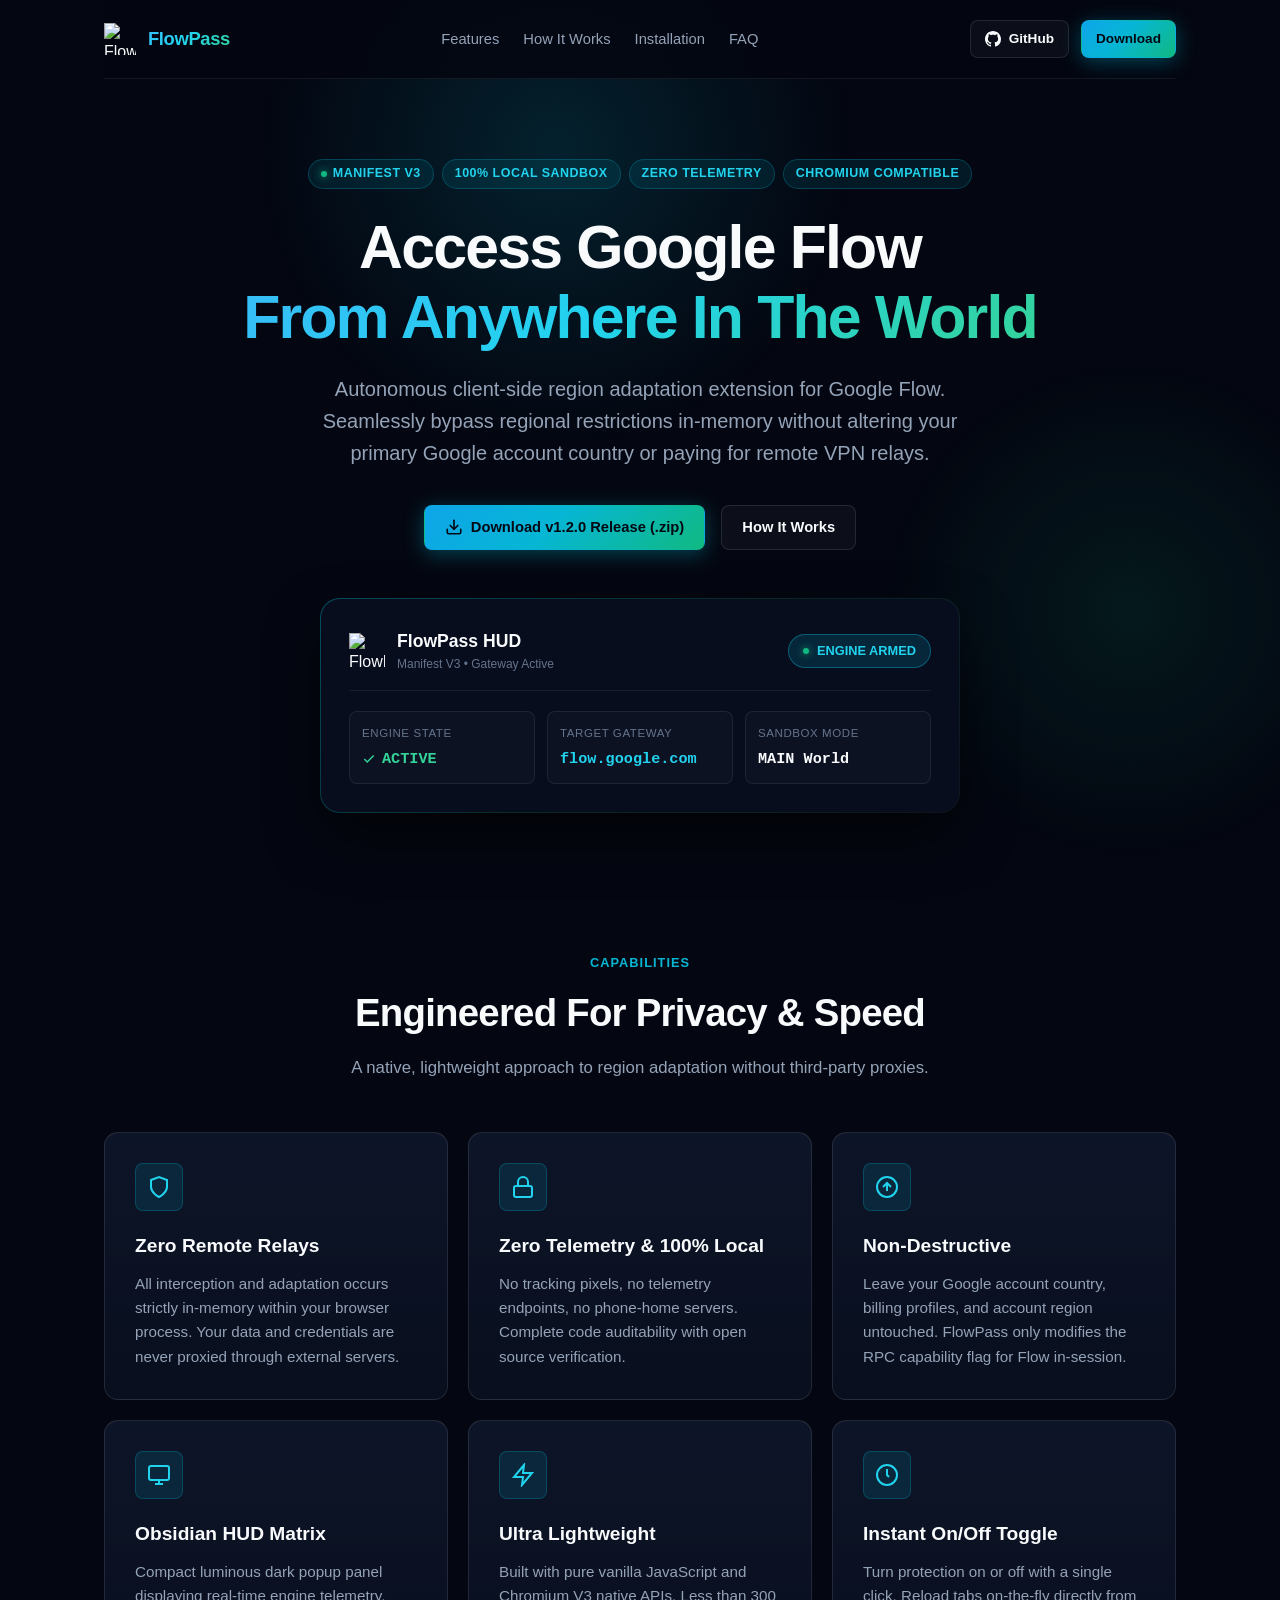
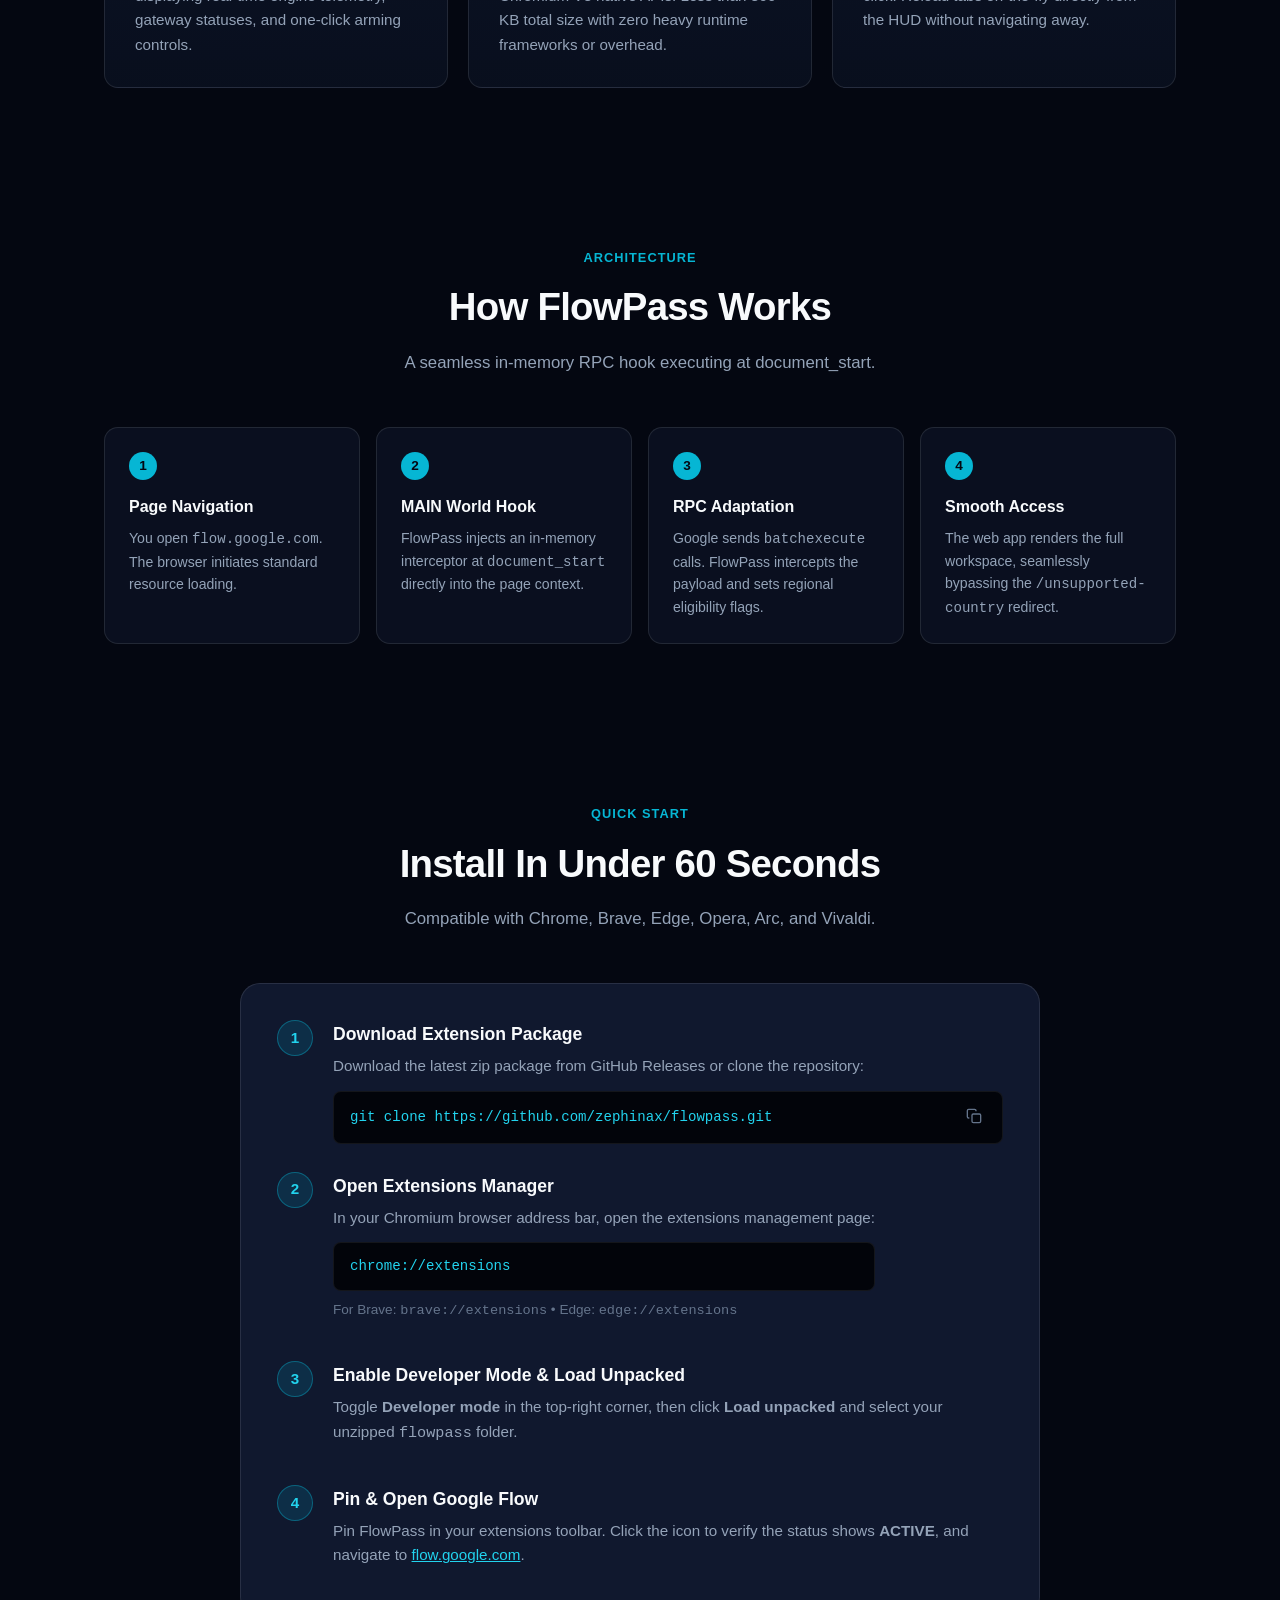
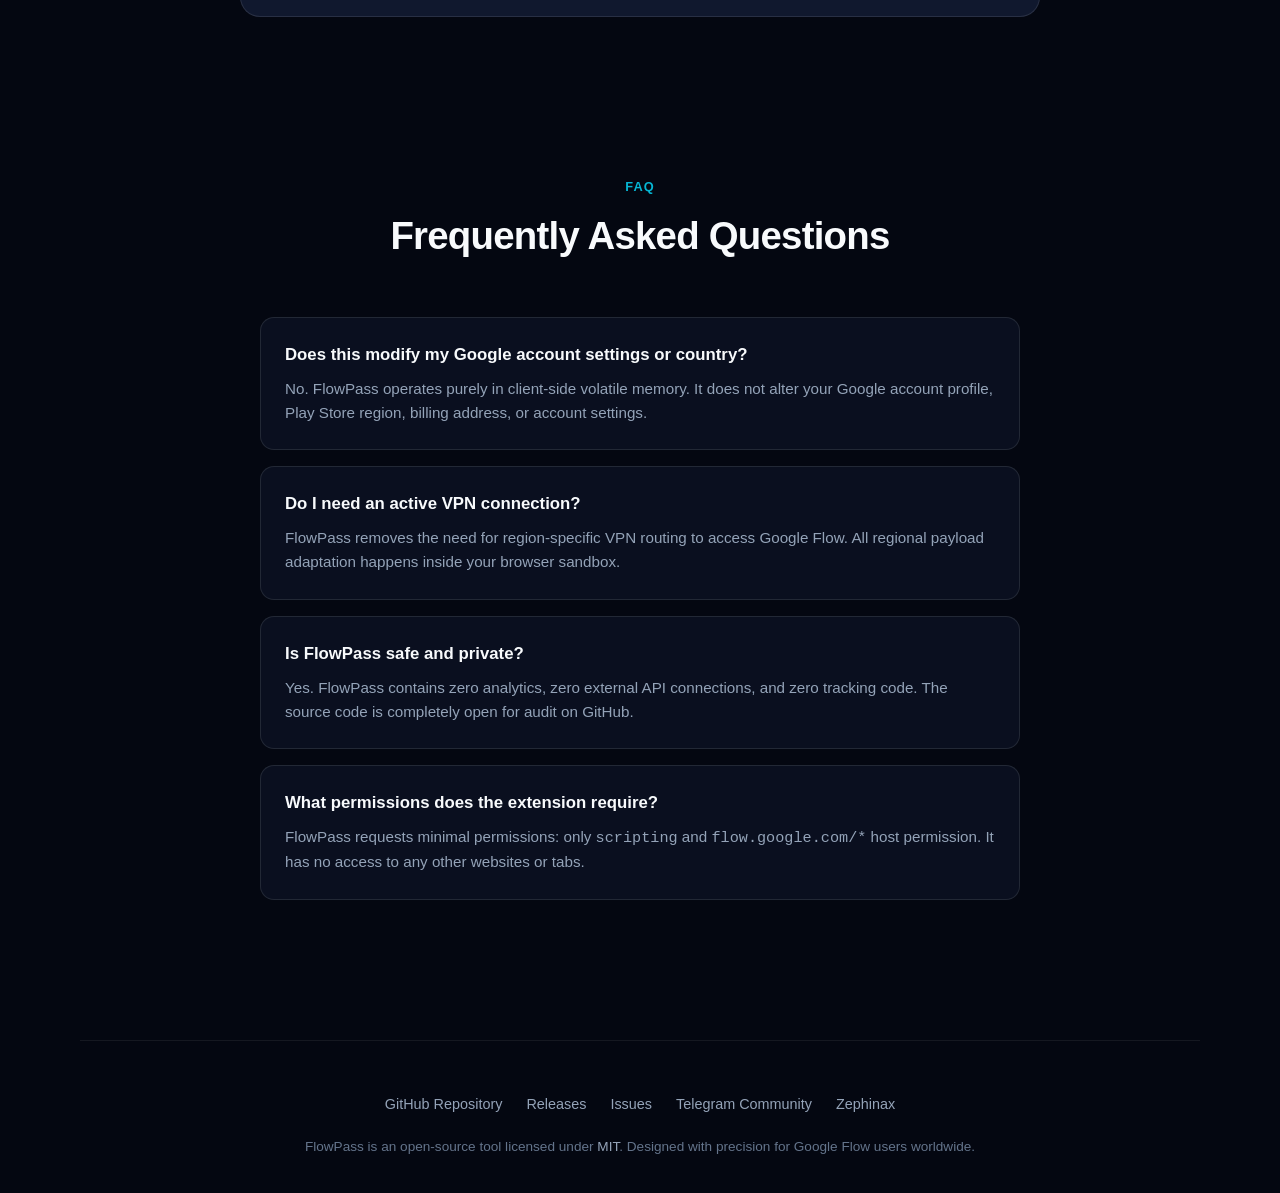
==== index.html @ 314a38a1 "feat(v1.2.0): support window.fetch interception, enhance resilience, bump to 1.2.0" ====
<!doctype html>
<html lang="en" dir="ltr">
<head>
  <meta charset="utf-8" />
  <meta name="viewport" content="width=device-width, initial-scale=1" />
  <meta name="color-scheme" content="dark" />
  <title>FlowPass — Autonomous Region Adaptation for Google Flow</title>
  <meta name="description" content="Seamlessly access Google Flow from anywhere without changing your account country, paying for VPNs, or proxying your traffic." />

  <!-- OpenGraph / Social -->
  <meta property="og:type" content="website" />
  <meta property="og:title" content="FlowPass — Autonomous Region Adaptation for Google Flow" />
  <meta property="og:description" content="Seamlessly access Google Flow from anywhere without changing your account region or using remote proxies." />
  <meta property="og:image" content="assets/icon.png" />
  <link rel="icon" type="image/png" sizes="32x32" href="assets/icon-32.png" />
  <link rel="icon" type="image/png" sizes="16x16" href="assets/icon-16.png" />

  <style>
    :root {
      --bg-page: #040711;
      --bg-surface: rgba(13, 19, 36, 0.75);
      --bg-surface-elevated: rgba(19, 28, 52, 0.85);
      --bg-surface-subtle: rgba(255, 255, 255, 0.035);
      --border-subtle: rgba(255, 255, 255, 0.07);
      --border-card: rgba(255, 255, 255, 0.1);
      --border-glow: rgba(6, 182, 212, 0.4);

      --text-main: #f8fafc;
      --text-muted: #94a3b8;
      --text-dim: #64748b;

      --cyan: #06b6d4;
      --cyan-bright: #22d3ee;
      --mint: #10b981;
      --mint-bright: #34d399;
      --indigo: #6366f1;

      --gradient-brand: linear-gradient(135deg, #0ea5e9 0%, #06b6d4 45%, #10b981 100%);
      --gradient-text: linear-gradient(135deg, #38bdf8 0%, #22d3ee 45%, #34d399 100%);
      --gradient-card: linear-gradient(180deg, rgba(20, 31, 56, 0.6) 0%, rgba(10, 16, 32, 0.85) 100%);

      --font-sans: -apple-system, BlinkMacSystemFont, "Segoe UI", Roboto, "Helvetica Neue", Arial, sans-serif;
      --font-mono: ui-monospace, SFMono-Regular, Menlo, Monaco, Consolas, "Liberation Mono", monospace;
      --radius-sm: 8px;
      --radius-md: 14px;
      --radius-lg: 20px;
      --radius-full: 9999px;
      --ease: cubic-bezier(0.16, 1, 0.3, 1);
    }

    *, *::before, *::after {
      box-sizing: border-box;
      margin: 0;
      padding: 0;
    }

    html {
      scroll-behavior: smooth;
      color-scheme: dark;
    }

    body {
      font-family: var(--font-sans);
      background-color: var(--bg-page);
      color: var(--text-main);
      line-height: 1.6;
      -webkit-font-smoothing: antialiased;
      overflow-x: hidden;
      position: relative;
    }

    /* Ambient background glows */
    body::before {
      content: "";
      position: fixed;
      top: -150px;
      left: 20%;
      width: 600px;
      height: 600px;
      background: radial-gradient(circle, rgba(6, 182, 212, 0.15) 0%, transparent 70%);
      pointer-events: none;
      z-index: 0;
    }

    body::after {
      content: "";
      position: fixed;
      top: 40%;
      right: -100px;
      width: 500px;
      height: 500px;
      background: radial-gradient(circle, rgba(16, 185, 129, 0.1) 0%, transparent 70%);
      pointer-events: none;
      z-index: 0;
    }

    .wrapper {
      position: relative;
      z-index: 1;
      max-width: 1120px;
      margin: 0 auto;
      padding: 0 24px;
    }

    /* Navigation */
    .nav {
      display: flex;
      align-items: center;
      justify-content: space-between;
      padding: 20px 0;
      border-bottom: 1px solid var(--border-subtle);
      backdrop-filter: blur(12px);
      -webkit-backdrop-filter: blur(12px);
      position: sticky;
      top: 0;
      background: rgba(4, 7, 17, 0.85);
      z-index: 50;
    }

    .nav-brand {
      display: flex;
      align-items: center;
      gap: 12px;
      text-decoration: none;
      color: inherit;
    }

    .nav-logo {
      width: 32px;
      height: 32px;
      object-fit: contain;
    }

    .nav-brand-text {
      font-size: 1.15rem;
      font-weight: 700;
      letter-spacing: -0.02em;
      background: var(--gradient-text);
      -webkit-background-clip: text;
      -webkit-text-fill-color: transparent;
    }

    .nav-links {
      display: flex;
      align-items: center;
      gap: 24px;
      list-style: none;
    }

    .nav-link {
      color: var(--text-muted);
      text-decoration: none;
      font-size: 0.92rem;
      font-weight: 500;
      transition: color 0.2s var(--ease);
    }

    .nav-link:hover {
      color: var(--text-main);
    }

    .btn {
      display: inline-flex;
      align-items: center;
      justify-content: center;
      gap: 8px;
      padding: 10px 20px;
      font-size: 0.92rem;
      font-weight: 600;
      border-radius: var(--radius-sm);
      text-decoration: none;
      cursor: pointer;
      transition: all 0.25s var(--ease);
      border: 1px solid transparent;
    }

    .btn-primary {
      background: var(--gradient-brand);
      color: #040813;
      box-shadow: 0 4px 20px rgba(6, 182, 212, 0.35);
    }

    .btn-primary:hover {
      transform: translateY(-2px);
      box-shadow: 0 6px 28px rgba(6, 182, 212, 0.55);
    }

    .btn-secondary {
      background: var(--bg-surface-subtle);
      color: var(--text-main);
      border-color: var(--border-card);
    }

    .btn-secondary:hover {
      background: rgba(255, 255, 255, 0.08);
      border-color: rgba(255, 255, 255, 0.2);
      transform: translateY(-2px);
    }

    .btn-sm {
      padding: 7px 14px;
      font-size: 0.85rem;
    }

    /* Hero Section */
    .hero {
      padding: 80px 0 60px;
      text-align: center;
    }

    .badge-row {
      display: flex;
      justify-content: center;
      flex-wrap: wrap;
      gap: 8px;
      margin-bottom: 24px;
    }

    .badge {
      display: inline-flex;
      align-items: center;
      gap: 6px;
      padding: 4px 12px;
      font-size: 0.78rem;
      font-weight: 600;
      letter-spacing: 0.04em;
      text-transform: uppercase;
      border-radius: var(--radius-full);
      background: rgba(6, 182, 212, 0.1);
      border: 1px solid rgba(6, 182, 212, 0.25);
      color: var(--cyan-bright);
    }

    .badge-dot {
      width: 6px;
      height: 6px;
      border-radius: 50%;
      background: var(--mint);
      box-shadow: 0 0 8px var(--mint);
      animation: pulse 2s infinite ease-in-out;
    }

    @keyframes pulse {
      0%, 100% { opacity: 0.6; transform: scale(1); }
      50% { opacity: 1; transform: scale(1.3); }
    }

    .hero-title {
      font-size: clamp(2.4rem, 5vw, 3.8rem);
      font-weight: 800;
      line-height: 1.15;
      letter-spacing: -0.03em;
      margin-bottom: 20px;
      max-width: 820px;
      margin-left: auto;
      margin-right: auto;
    }

    .hero-title-highlight {
      background: var(--gradient-text);
      -webkit-background-clip: text;
      -webkit-text-fill-color: transparent;
    }

    .hero-description {
      font-size: clamp(1.05rem, 2vw, 1.25rem);
      color: var(--text-muted);
      max-width: 680px;
      margin: 0 auto 36px;
      font-weight: 400;
    }

    .hero-actions {
      display: flex;
      align-items: center;
      justify-content: center;
      gap: 16px;
      flex-wrap: wrap;
      margin-bottom: 48px;
    }

    /* Live HUD Mockup Card */
    .hud-preview-wrapper {
      max-width: 640px;
      margin: 0 auto;
      padding: 1px;
      background: linear-gradient(135deg, rgba(6, 182, 212, 0.4), rgba(16, 185, 129, 0.2), rgba(255, 255, 255, 0.05));
      border-radius: var(--radius-lg);
      box-shadow: 0 24px 60px -10px rgba(0, 0, 0, 0.7);
    }

    .hud-preview {
      background: #080d1e;
      border-radius: calc(var(--radius-lg) - 1px);
      padding: 28px;
      text-align: left;
    }

    .hud-header {
      display: flex;
      align-items: center;
      justify-content: space-between;
      margin-bottom: 20px;
      padding-bottom: 16px;
      border-bottom: 1px solid var(--border-subtle);
    }

    .hud-title-group {
      display: flex;
      align-items: center;
      gap: 12px;
    }

    .hud-logo {
      width: 36px;
      height: 36px;
    }

    .hud-name {
      font-weight: 700;
      font-size: 1.1rem;
    }

    .hud-tag {
      font-size: 0.72rem;
      padding: 2px 8px;
      border-radius: 4px;
      background: rgba(16, 185, 129, 0.15);
      border: 1px solid rgba(16, 185, 129, 0.35);
      color: var(--mint-bright);
      font-weight: 700;
      letter-spacing: 0.05em;
    }

    .hud-toggle-pill {
      display: flex;
      align-items: center;
      gap: 8px;
      padding: 6px 14px;
      border-radius: var(--radius-full);
      background: rgba(6, 182, 212, 0.15);
      border: 1px solid rgba(6, 182, 212, 0.4);
      color: var(--cyan-bright);
      font-size: 0.8rem;
      font-weight: 600;
    }

    .hud-grid {
      display: grid;
      grid-template-columns: repeat(3, 1fr);
      gap: 12px;
    }

    .hud-cell {
      background: rgba(255, 255, 255, 0.025);
      border: 1px solid var(--border-subtle);
      border-radius: var(--radius-sm);
      padding: 12px;
    }

    .hud-cell-label {
      font-size: 0.72rem;
      color: var(--text-dim);
      text-transform: uppercase;
      letter-spacing: 0.05em;
      margin-bottom: 4px;
    }

    .hud-cell-val {
      font-size: 0.95rem;
      font-weight: 600;
      color: var(--text-main);
      font-family: var(--font-mono);
      display: flex;
      align-items: center;
      gap: 6px;
    }

    /* Section Styles */
    .section {
      padding: 80px 0;
    }

    .section-header {
      text-align: center;
      max-width: 640px;
      margin: 0 auto 50px;
    }

    .section-tag {
      font-size: 0.8rem;
      font-weight: 700;
      text-transform: uppercase;
      letter-spacing: 0.08em;
      color: var(--cyan);
      margin-bottom: 8px;
    }

    .section-title {
      font-size: clamp(1.8rem, 3.5vw, 2.4rem);
      font-weight: 800;
      letter-spacing: -0.02em;
      margin-bottom: 12px;
    }

    .section-subtitle {
      color: var(--text-muted);
      font-size: 1.05rem;
    }

    /* Feature Cards */
    .features-grid {
      display: grid;
      grid-template-columns: repeat(auto-fit, minmax(320px, 1fr));
      gap: 20px;
    }

    .feature-card {
      background: var(--gradient-card);
      border: 1px solid var(--border-card);
      border-radius: var(--radius-md);
      padding: 30px;
      position: relative;
      transition: all 0.3s var(--ease);
      overflow: hidden;
    }

    .feature-card:hover {
      transform: translateY(-4px);
      border-color: var(--border-glow);
      box-shadow: 0 16px 36px -8px rgba(6, 182, 212, 0.2);
    }

    .feature-icon-box {
      width: 48px;
      height: 48px;
      border-radius: var(--radius-sm);
      background: rgba(6, 182, 212, 0.12);
      border: 1px solid rgba(6, 182, 212, 0.25);
      display: flex;
      align-items: center;
      justify-content: center;
      margin-bottom: 20px;
      color: var(--cyan-bright);
    }

    .feature-title {
      font-size: 1.2rem;
      font-weight: 700;
      margin-bottom: 10px;
      color: var(--text-main);
    }

    .feature-desc {
      color: var(--text-muted);
      font-size: 0.95rem;
      line-height: 1.6;
    }

    /* Architecture / Flowchart */
    .flow-pipeline {
      display: grid;
      grid-template-columns: repeat(auto-fit, minmax(220px, 1fr));
      gap: 16px;
      margin-top: 30px;
      position: relative;
    }

    .flow-step {
      background: var(--bg-surface);
      border: 1px solid var(--border-card);
      border-radius: var(--radius-md);
      padding: 24px;
      position: relative;
    }

    .flow-step-num {
      width: 28px;
      height: 28px;
      border-radius: var(--radius-full);
      background: var(--cyan);
      color: #040813;
      font-weight: 700;
      font-size: 0.85rem;
      display: flex;
      align-items: center;
      justify-content: center;
      margin-bottom: 14px;
    }

    .flow-step-title {
      font-weight: 700;
      margin-bottom: 8px;
      font-size: 1rem;
    }

    .flow-step-text {
      font-size: 0.88rem;
      color: var(--text-muted);
    }

    /* Installation Steps */
    .install-box {
      background: var(--bg-surface-elevated);
      border: 1px solid var(--border-card);
      border-radius: var(--radius-lg);
      padding: 36px;
      max-width: 800px;
      margin: 0 auto;
    }

    .install-step {
      display: flex;
      gap: 20px;
      margin-bottom: 28px;
    }

    .install-step:last-child {
      margin-bottom: 0;
    }

    .step-marker {
      flex-shrink: 0;
      width: 36px;
      height: 36px;
      border-radius: var(--radius-full);
      background: rgba(6, 182, 212, 0.15);
      border: 1px solid rgba(6, 182, 212, 0.4);
      color: var(--cyan-bright);
      display: flex;
      align-items: center;
      justify-content: center;
      font-weight: 700;
      font-size: 0.95rem;
    }

    .step-content h3 {
      font-size: 1.1rem;
      font-weight: 700;
      margin-bottom: 6px;
    }

    .step-content p {
      color: var(--text-muted);
      font-size: 0.95rem;
      margin-bottom: 12px;
    }

    .code-block {
      background: #02040a;
      border: 1px solid var(--border-subtle);
      border-radius: var(--radius-sm);
      padding: 12px 16px;
      font-family: var(--font-mono);
      font-size: 0.88rem;
      color: var(--cyan-bright);
      display: flex;
      align-items: center;
      justify-content: space-between;
      overflow-x: auto;
    }

    .copy-btn {
      background: none;
      border: none;
      color: var(--text-dim);
      cursor: pointer;
      padding: 4px;
      transition: color 0.2s;
    }

    .copy-btn:hover {
      color: var(--text-main);
    }

    /* FAQ */
    .faq-grid {
      max-width: 760px;
      margin: 0 auto;
      display: flex;
      flex-direction: column;
      gap: 16px;
    }

    .faq-item {
      background: var(--bg-surface);
      border: 1px solid var(--border-card);
      border-radius: var(--radius-md);
      padding: 24px;
    }

    .faq-q {
      font-weight: 700;
      font-size: 1.05rem;
      margin-bottom: 8px;
      color: var(--text-main);
    }

    .faq-a {
      color: var(--text-muted);
      font-size: 0.95rem;
      line-height: 1.6;
    }

    /* Footer */
    .footer {
      border-top: 1px solid var(--border-subtle);
      padding: 50px 0 40px;
      text-align: center;
      margin-top: 60px;
    }

    .footer-links {
      display: flex;
      justify-content: center;
      gap: 24px;
      list-style: none;
      margin-bottom: 20px;
      flex-wrap: wrap;
    }

    .footer-link {
      color: var(--text-muted);
      text-decoration: none;
      font-size: 0.9rem;
      transition: color 0.2s;
    }

    .footer-link:hover {
      color: var(--cyan-bright);
    }

    .footer-credit {
      color: var(--text-dim);
      font-size: 0.85rem;
    }

    .footer-credit a {
      color: var(--text-muted);
      text-decoration: none;
    }

    .footer-credit a:hover {
      color: var(--text-main);
    }

    @media (max-width: 768px) {
      .nav-links {
        display: none;
      }
      .hud-grid {
        grid-template-columns: 1fr;
      }
      .install-step {
        flex-direction: column;
        gap: 12px;
      }
    }
  </style>
</head>
<body>

  <!-- Navigation -->
  <header class="wrapper">
    <nav class="nav">
      <a href="#" class="nav-brand">
        <img src="assets/icon.png" alt="FlowPass Logo" class="nav-logo" />
        <span class="nav-brand-text">FlowPass</span>
      </a>
      <ul class="nav-links">
        <li><a href="#features" class="nav-link">Features</a></li>
        <li><a href="#how-it-works" class="nav-link">How It Works</a></li>
        <li><a href="#installation" class="nav-link">Installation</a></li>
        <li><a href="#faq" class="nav-link">FAQ</a></li>
      </ul>
      <div style="display: flex; gap: 12px; align-items: center;">
        <a href="https://github.com/zephinax/flowpass" target="_blank" rel="noopener" class="btn btn-secondary btn-sm">
          <svg width="16" height="16" viewBox="0 0 24 24" fill="currentColor"><path d="M12 0C5.37 0 0 5.37 0 12c0 5.31 3.435 9.795 8.205 11.385.6.105.825-.255.825-.57 0-.285-.015-1.23-.015-2.235-3.015.555-3.795-.735-4.035-1.41-.135-.345-.72-1.41-1.23-1.695-.42-.225-1.02-.78-.015-.795.945-.015 1.62.87 1.845 1.23 1.08 1.815 2.805 1.305 3.495.99.105-.78.42-1.305.765-1.605-2.67-.3-5.46-1.335-5.46-5.925 0-1.305.465-2.385 1.23-3.225-.12-.3-.54-1.53.12-3.18 0 0 1.005-.315 3.3 1.23.96-.27 1.98-.405 3-.405s2.04.135 3 .405c2.295-1.56 3.3-1.23 3.3-1.23.66 1.65.24 2.88.12 3.18.765.84 1.23 1.905 1.23 3.225 0 4.605-2.805 5.625-5.475 5.925.435.375.81 1.095.81 2.22 0 1.605-.015 2.895-.015 3.3 0 .315.225.69.825.57A12.02 12.02 0 0024 12c0-6.63-5.37-12-12-12z"/></svg>
          GitHub
        </a>
        <a href="https://github.com/zephinax/flowpass/releases/latest" class="btn btn-primary btn-sm">
          Download
        </a>
      </div>
    </nav>
  </header>

  <!-- Main Content -->
  <main class="wrapper">
    <!-- Hero -->
    <section class="hero">
      <div class="badge-row">
        <div class="badge">
          <span class="badge-dot"></span>
          Manifest V3
        </div>
        <div class="badge">100% Local Sandbox</div>
        <div class="badge">Zero Telemetry</div>
        <div class="badge">Chromium Compatible</div>
      </div>

      <h1 class="hero-title">
        Access Google Flow <br />
        <span class="hero-title-highlight">From Anywhere In The World</span>
      </h1>

      <p class="hero-description">
        Autonomous client-side region adaptation extension for Google Flow. Seamlessly bypass regional restrictions in-memory without altering your primary Google account country or paying for remote VPN relays.
      </p>

      <div class="hero-actions">
        <a href="https://github.com/zephinax/flowpass/releases/latest" class="btn btn-primary">
          <svg width="18" height="18" viewBox="0 0 24 24" fill="none" stroke="currentColor" stroke-width="2.2" stroke-linecap="round" stroke-linejoin="round"><path d="M21 15v4a2 2 0 0 1-2 2H5a2 2 0 0 1-2-2v-4"/><polyline points="7 10 12 15 17 10"/><line x1="12" y1="15" x2="12" y2="3"/></svg>
          Download v1.2.0 Release (.zip)
        </a>
        <a href="#how-it-works" class="btn btn-secondary">
          How It Works
        </a>
      </div>

      <!-- Live Extension HUD Card Preview -->
      <div class="hud-preview-wrapper">
        <div class="hud-preview">
          <div class="hud-header">
            <div class="hud-title-group">
              <img src="assets/icon.png" alt="FlowPass Logo" class="hud-logo" />
              <div>
                <div class="hud-name">FlowPass HUD</div>
                <div style="font-size: 0.75rem; color: var(--text-dim);">Manifest V3 • Gateway Active</div>
              </div>
            </div>
            <div class="hud-toggle-pill">
              <span class="badge-dot"></span>
              ENGINE ARMED
            </div>
          </div>

          <div class="hud-grid">
            <div class="hud-cell">
              <div class="hud-cell-label">Engine State</div>
              <div class="hud-cell-val" style="color: var(--mint-bright);">
                <svg width="14" height="14" viewBox="0 0 24 24" fill="none" stroke="currentColor" stroke-width="2.5"><path d="M20 6L9 17l-5-5"/></svg>
                ACTIVE
              </div>
            </div>
            <div class="hud-cell">
              <div class="hud-cell-label">Target Gateway</div>
              <div class="hud-cell-val" style="color: var(--cyan-bright);">flow.google.com</div>
            </div>
            <div class="hud-cell">
              <div class="hud-cell-label">Sandbox Mode</div>
              <div class="hud-cell-val">MAIN World</div>
            </div>
          </div>
        </div>
      </div>
    </section>

    <!-- Features -->
    <section id="features" class="section">
      <div class="section-header">
        <div class="section-tag">Capabilities</div>
        <h2 class="section-title">Engineered For Privacy & Speed</h2>
        <p class="section-subtitle">A native, lightweight approach to region adaptation without third-party proxies.</p>
      </div>

      <div class="features-grid">
        <div class="feature-card">
          <div class="feature-icon-box">
            <svg width="24" height="24" viewBox="0 0 24 24" fill="none" stroke="currentColor" stroke-width="2"><path d="M12 22s8-4 8-10V5l-8-3-8 3v7c0 6 8 10 8 10z"/></svg>
          </div>
          <h3 class="feature-title">Zero Remote Relays</h3>
          <p class="feature-desc">All interception and adaptation occurs strictly in-memory within your browser process. Your data and credentials are never proxied through external servers.</p>
        </div>

        <div class="feature-card">
          <div class="feature-icon-box">
            <svg width="24" height="24" viewBox="0 0 24 24" fill="none" stroke="currentColor" stroke-width="2"><rect x="3" y="11" width="18" height="11" rx="2" ry="2"/><path d="M7 11V7a5 5 0 0 1 10 0v4"/></svg>
          </div>
          <h3 class="feature-title">Zero Telemetry & 100% Local</h3>
          <p class="feature-desc">No tracking pixels, no telemetry endpoints, no phone-home servers. Complete code auditability with open source verification.</p>
        </div>

        <div class="feature-card">
          <div class="feature-icon-box">
            <svg width="24" height="24" viewBox="0 0 24 24" fill="none" stroke="currentColor" stroke-width="2"><circle cx="12" cy="12" r="10"/><path d="M16 12l-4-4-4 4M12 16V8"/></svg>
          </div>
          <h3 class="feature-title">Non-Destructive</h3>
          <p class="feature-desc">Leave your Google account country, billing profiles, and account region untouched. FlowPass only modifies the RPC capability flag for Flow in-session.</p>
        </div>

        <div class="feature-card">
          <div class="feature-icon-box">
            <svg width="24" height="24" viewBox="0 0 24 24" fill="none" stroke="currentColor" stroke-width="2"><rect x="2" y="3" width="20" height="14" rx="2" ry="2"/><line x1="8" y1="21" x2="16" y2="21"/><line x1="12" y1="17" x2="12" y2="21"/></svg>
          </div>
          <h3 class="feature-title">Obsidian HUD Matrix</h3>
          <p class="feature-desc">Compact luminous dark popup panel displaying real-time engine telemetry, gateway statuses, and one-click arming controls.</p>
        </div>

        <div class="feature-card">
          <div class="feature-icon-box">
            <svg width="24" height="24" viewBox="0 0 24 24" fill="none" stroke="currentColor" stroke-width="2"><polygon points="13 2 3 14 12 14 11 22 21 10 12 10 13 2"/></svg>
          </div>
          <h3 class="feature-title">Ultra Lightweight</h3>
          <p class="feature-desc">Built with pure vanilla JavaScript and Chromium V3 native APIs. Less than 300 KB total size with zero heavy runtime frameworks or overhead.</p>
        </div>

        <div class="feature-card">
          <div class="feature-icon-box">
            <svg width="24" height="24" viewBox="0 0 24 24" fill="none" stroke="currentColor" stroke-width="2"><circle cx="12" cy="12" r="10"/><polyline points="12 6 12 12 14 14"/></svg>
          </div>
          <h3 class="feature-title">Instant On/Off Toggle</h3>
          <p class="feature-desc">Turn protection on or off with a single click. Reload tabs on-the-fly directly from the HUD without navigating away.</p>
        </div>
      </div>
    </section>

    <!-- How It Works -->
    <section id="how-it-works" class="section">
      <div class="section-header">
        <div class="section-tag">Architecture</div>
        <h2 class="section-title">How FlowPass Works</h2>
        <p class="section-subtitle">A seamless in-memory RPC hook executing at document_start.</p>
      </div>

      <div class="flow-pipeline">
        <div class="flow-step">
          <div class="flow-step-num">1</div>
          <h3 class="flow-step-title">Page Navigation</h3>
          <p class="flow-step-text">You open <code>flow.google.com</code>. The browser initiates standard resource loading.</p>
        </div>

        <div class="flow-step">
          <div class="flow-step-num">2</div>
          <h3 class="flow-step-title">MAIN World Hook</h3>
          <p class="flow-step-text">FlowPass injects an in-memory interceptor at <code>document_start</code> directly into the page context.</p>
        </div>

        <div class="flow-step">
          <div class="flow-step-num">3</div>
          <h3 class="flow-step-title">RPC Adaptation</h3>
          <p class="flow-step-text">Google sends <code>batchexecute</code> calls. FlowPass intercepts the payload and sets regional eligibility flags.</p>
        </div>

        <div class="flow-step">
          <div class="flow-step-num">4</div>
          <h3 class="flow-step-title">Smooth Access</h3>
          <p class="flow-step-text">The web app renders the full workspace, seamlessly bypassing the <code>/unsupported-country</code> redirect.</p>
        </div>
      </div>
    </section>

    <!-- Installation -->
    <section id="installation" class="section">
      <div class="section-header">
        <div class="section-tag">Quick Start</div>
        <h2 class="section-title">Install In Under 60 Seconds</h2>
        <p class="section-subtitle">Compatible with Chrome, Brave, Edge, Opera, Arc, and Vivaldi.</p>
      </div>

      <div class="install-box">
        <div class="install-step">
          <div class="step-marker">1</div>
          <div class="step-content" style="flex: 1;">
            <h3>Download Extension Package</h3>
            <p>Download the latest zip package from GitHub Releases or clone the repository:</p>
            <div class="code-block">
              <span>git clone https://github.com/zephinax/flowpass.git</span>
              <button class="copy-btn" title="Copy command" onclick="navigator.clipboard.writeText('git clone https://github.com/zephinax/flowpass.git')">
                <svg width="16" height="16" viewBox="0 0 24 24" fill="none" stroke="currentColor" stroke-width="2"><rect x="9" y="9" width="13" height="13" rx="2" ry="2"/><path d="M5 15H4a2 2 0 0 1-2-2V4a2 2 0 0 1 2-2h9a2 2 0 0 1 2 2v1"/></svg>
              </button>
            </div>
          </div>
        </div>

        <div class="install-step">
          <div class="step-marker">2</div>
          <div class="step-content">
            <h3>Open Extensions Manager</h3>
            <p>In your Chromium browser address bar, open the extensions management page:</p>
            <div class="code-block" style="margin-bottom: 8px;">
              <span>chrome://extensions</span>
            </div>
            <p style="font-size: 0.85rem; color: var(--text-dim);">For Brave: <code>brave://extensions</code> • Edge: <code>edge://extensions</code></p>
          </div>
        </div>

        <div class="install-step">
          <div class="step-marker">3</div>
          <div class="step-content">
            <h3>Enable Developer Mode & Load Unpacked</h3>
            <p>Toggle <strong>Developer mode</strong> in the top-right corner, then click <strong>Load unpacked</strong> and select your unzipped <code>flowpass</code> folder.</p>
          </div>
        </div>

        <div class="install-step">
          <div class="step-marker">4</div>
          <div class="step-content">
            <h3>Pin & Open Google Flow</h3>
            <p>Pin FlowPass in your extensions toolbar. Click the icon to verify the status shows <strong>ACTIVE</strong>, and navigate to <a href="https://flow.google.com" target="_blank" rel="noopener" style="color: var(--cyan-bright); text-decoration: underline;">flow.google.com</a>.</p>
          </div>
        </div>
      </div>
    </section>

    <!-- FAQ -->
    <section id="faq" class="section">
      <div class="section-header">
        <div class="section-tag">FAQ</div>
        <h2 class="section-title">Frequently Asked Questions</h2>
      </div>

      <div class="faq-grid">
        <div class="faq-item">
          <div class="faq-q">Does this modify my Google account settings or country?</div>
          <div class="faq-a">No. FlowPass operates purely in client-side volatile memory. It does not alter your Google account profile, Play Store region, billing address, or account settings.</div>
        </div>

        <div class="faq-item">
          <div class="faq-q">Do I need an active VPN connection?</div>
          <div class="faq-a">FlowPass removes the need for region-specific VPN routing to access Google Flow. All regional payload adaptation happens inside your browser sandbox.</div>
        </div>

        <div class="faq-item">
          <div class="faq-q">Is FlowPass safe and private?</div>
          <div class="faq-a">Yes. FlowPass contains zero analytics, zero external API connections, and zero tracking code. The source code is completely open for audit on GitHub.</div>
        </div>

        <div class="faq-item">
          <div class="faq-q">What permissions does the extension require?</div>
          <div class="faq-a">FlowPass requests minimal permissions: only <code>scripting</code> and <code>flow.google.com/*</code> host permission. It has no access to any other websites or tabs.</div>
        </div>
      </div>
    </section>
  </main>

  <!-- Footer -->
  <footer class="footer wrapper">
    <ul class="footer-links">
      <li><a href="https://github.com/zephinax/flowpass" class="footer-link">GitHub Repository</a></li>
      <li><a href="https://github.com/zephinax/flowpass/releases" class="footer-link">Releases</a></li>
      <li><a href="https://github.com/zephinax/flowpass/issues" class="footer-link">Issues</a></li>
      <li><a href="https://t.me/FlowPass" class="footer-link" target="_blank" rel="noopener">Telegram Community</a></li>
      <li><a href="https://zephinax.com" class="footer-link" target="_blank" rel="noopener">Zephinax</a></li>
    </ul>
    <p class="footer-credit">
      FlowPass is an open-source tool licensed under <a href="https://github.com/zephinax/flowpass/blob/main/LICENSE">MIT</a>.
      Designed with precision for Google Flow users worldwide.
    </p>
  </footer>

</body>
</html>
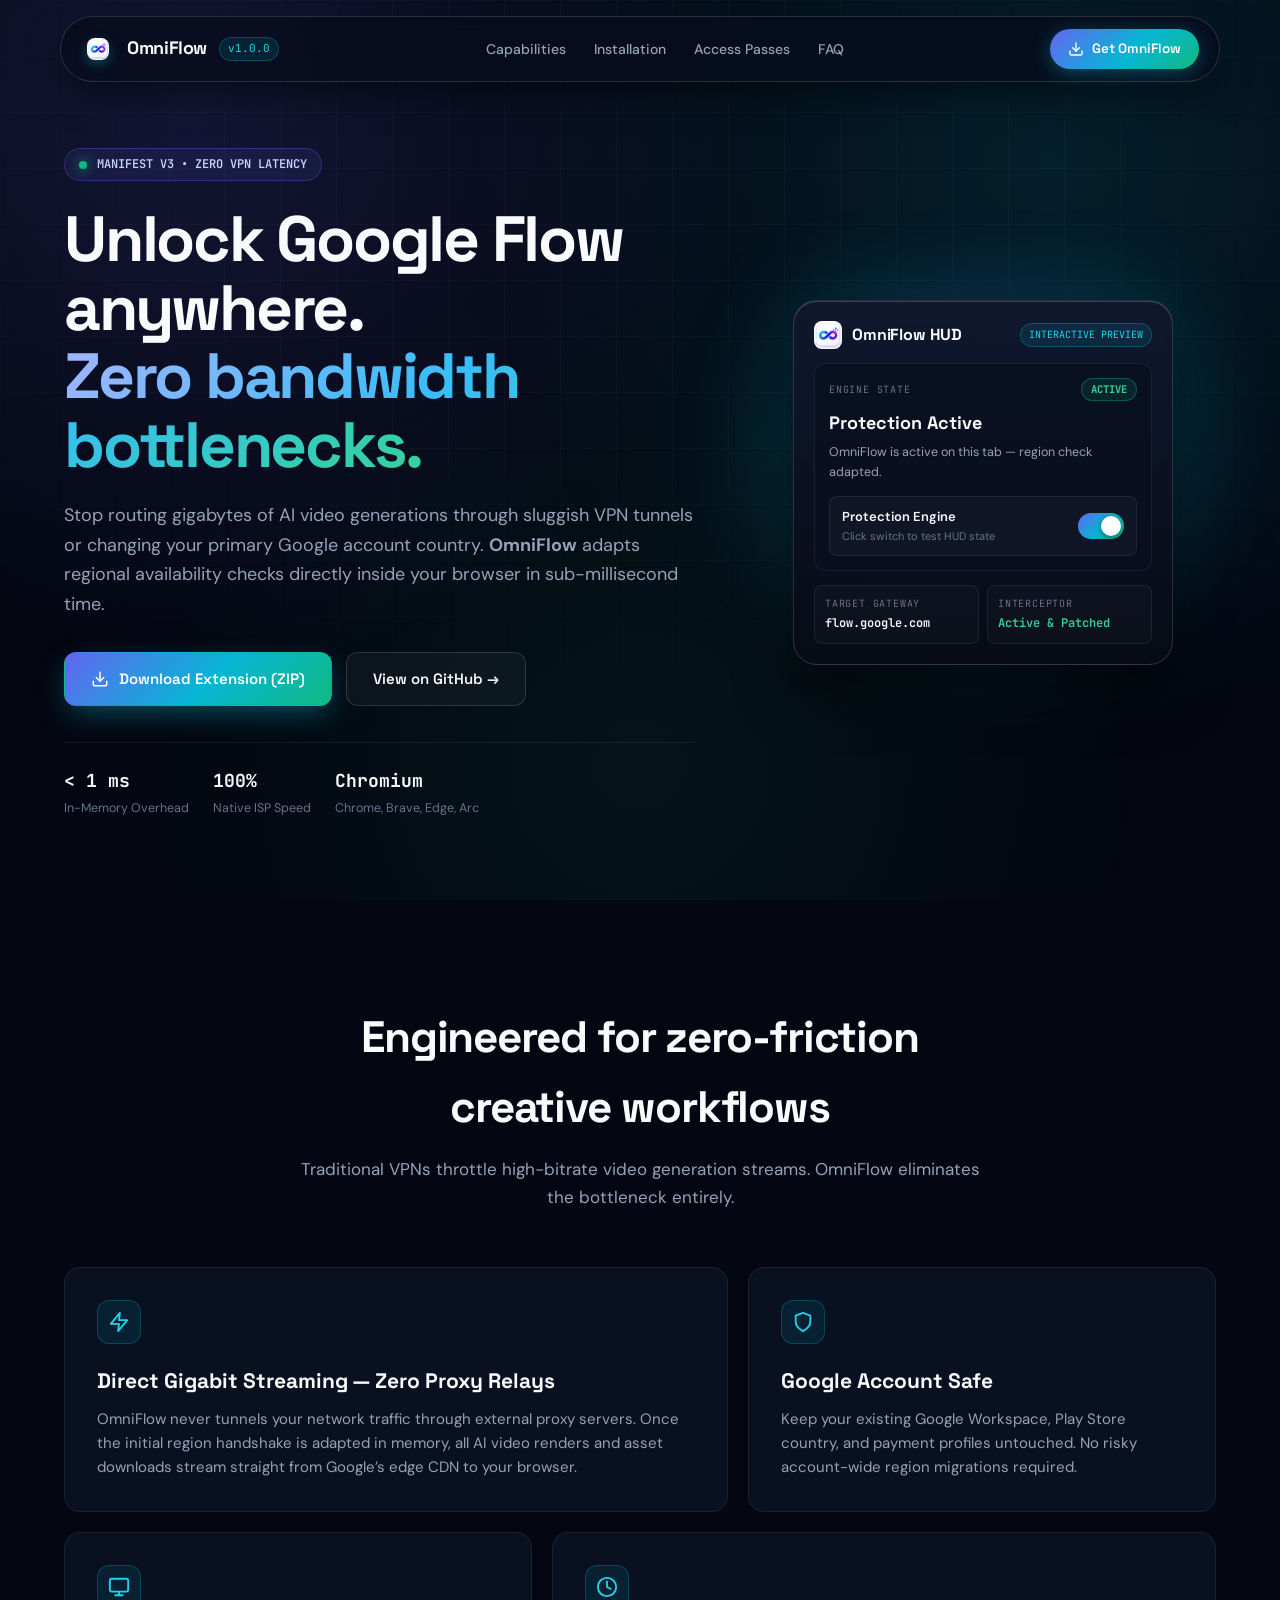
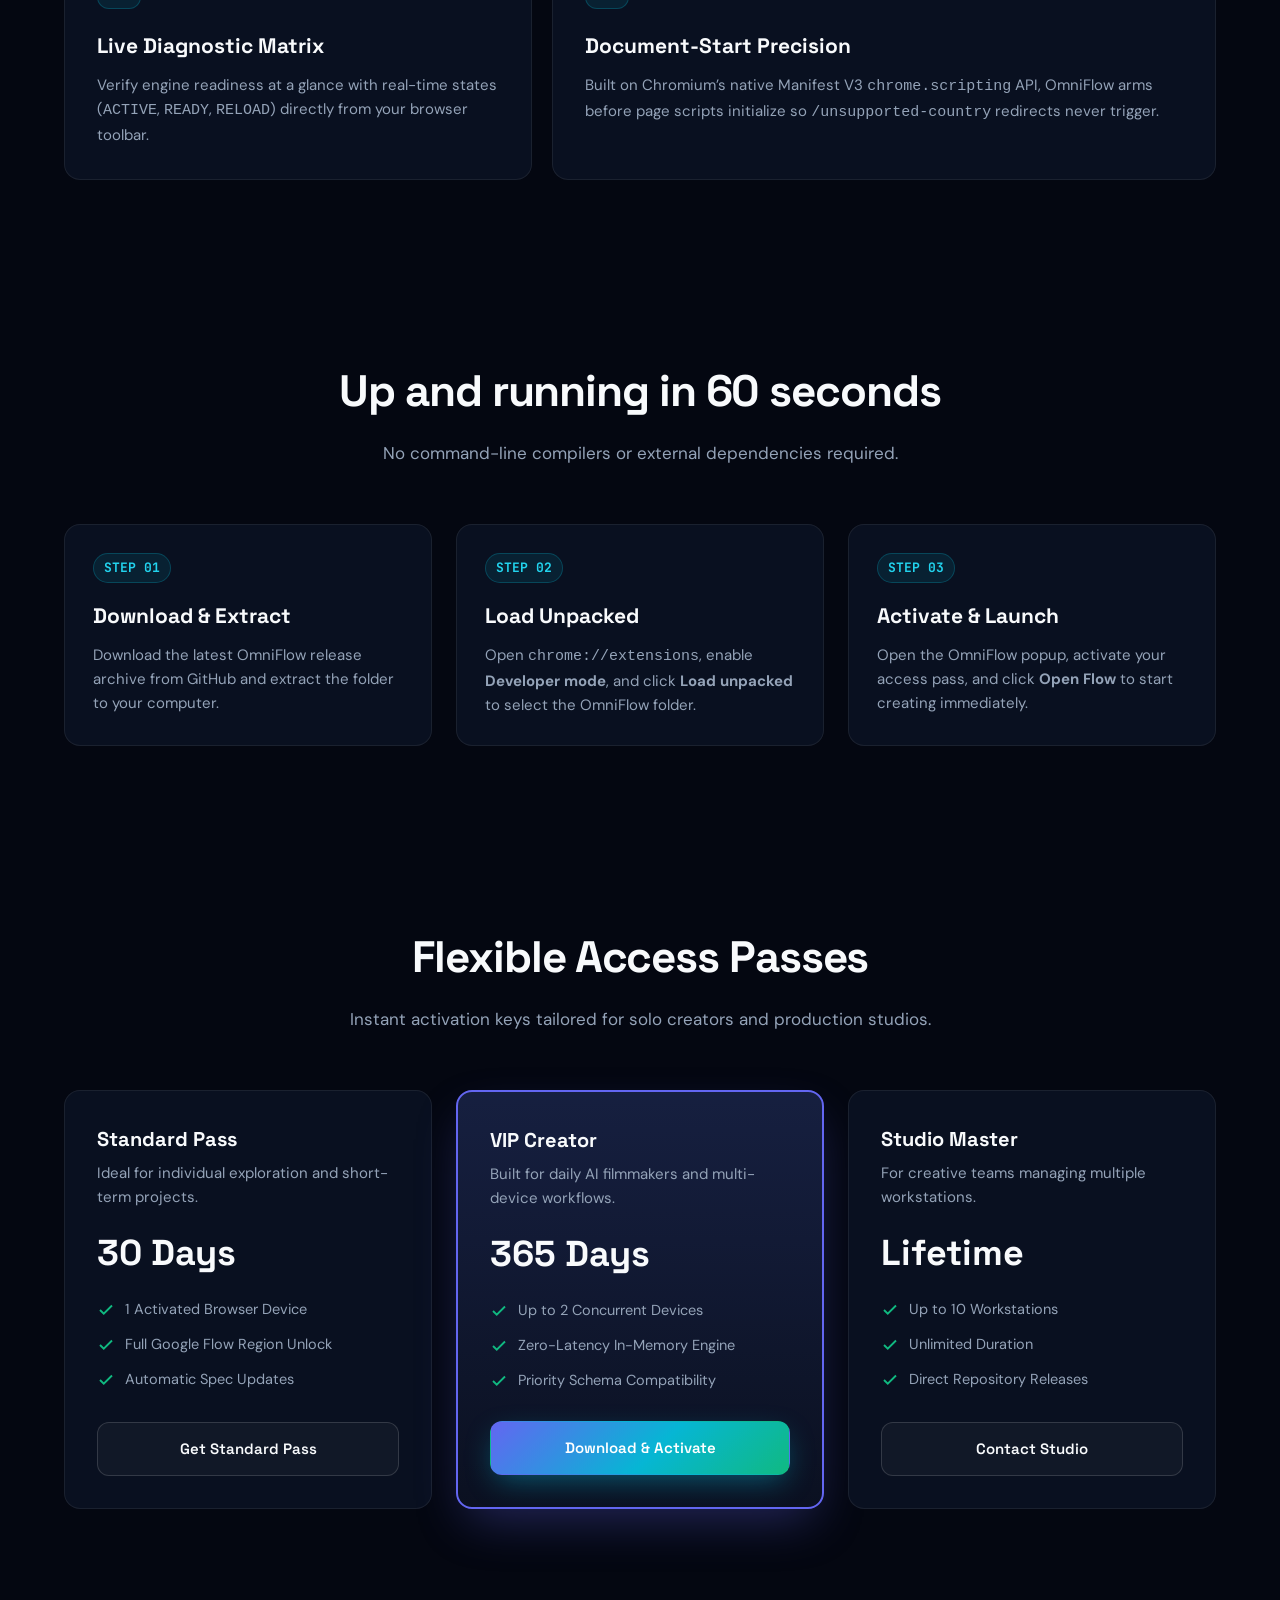
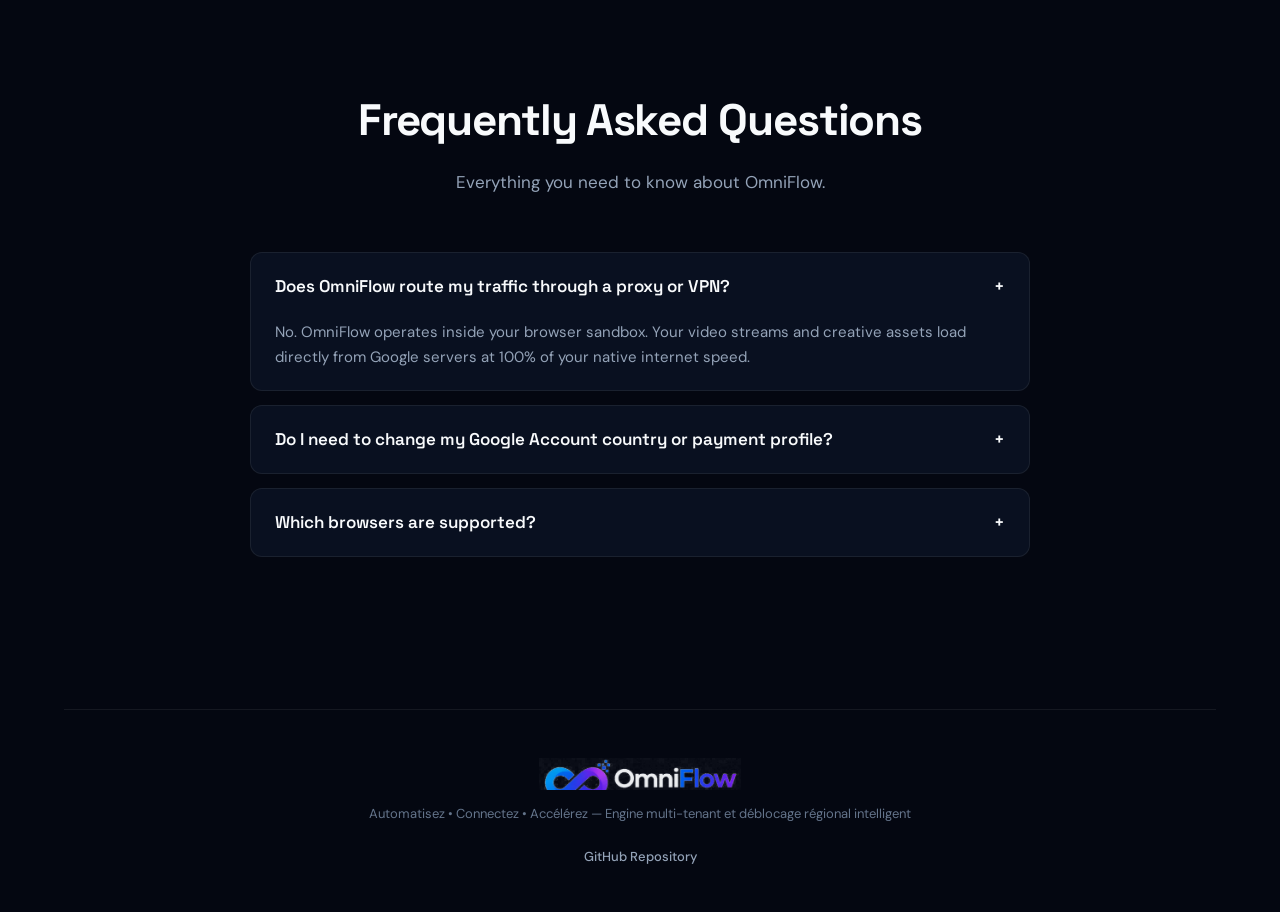
==== commit e8435028: "feat: release OmniFlow v1.0.0 with shielded API validation gateway and official branding" ====
--- a/index.html
+++ b/index.html
@@ -4,54 +4,125 @@
   <meta charset="utf-8" />
   <meta name="viewport" content="width=device-width, initial-scale=1" />
   <meta name="color-scheme" content="dark" />
-  <title>FlowPass — Autonomous Region Adaptation for Google Flow</title>
-  <meta name="description" content="Seamlessly access Google Flow from anywhere without changing your account country, paying for VPNs, or proxying your traffic." />
+  <title>OmniFlow — Instant Region Unlock for Google Flow (MV3)</title>
+  <meta name="description" content="Access Google Flow from any country at native connection speed. Zero VPN throttling, zero account country changes, instant in-browser activation." />
+  <link rel="canonical" href="https://angelolockdev.github.io/omniflow/" />
 
   <!-- OpenGraph / Social -->
   <meta property="og:type" content="website" />
-  <meta property="og:title" content="FlowPass — Autonomous Region Adaptation for Google Flow" />
-  <meta property="og:description" content="Seamlessly access Google Flow from anywhere without changing your account region or using remote proxies." />
-  <meta property="og:image" content="assets/icon.png" />
+  <meta property="og:url" content="https://angelolockdev.github.io/omniflow/" />
+  <meta property="og:title" content="OmniFlow — Instant Region Unlock for Google Flow" />
+  <meta property="og:description" content="Unlock Google Flow anywhere without VPN bandwidth bottlenecks or modifying your Google account country." />
+  <meta property="og:image" content="https://angelolockdev.github.io/omniflow/assets/og-image.png" />
+  <meta name="twitter:card" content="summary_large_image" />
+  <meta name="twitter:title" content="OmniFlow — Instant Region Unlock for Google Flow" />
+  <meta name="twitter:description" content="Autonomous client-side region adaptation engine for Google Flow." />
+  <meta name="twitter:image" content="https://angelolockdev.github.io/omniflow/assets/og-image.png" />
+
   <link rel="icon" type="image/png" sizes="32x32" href="assets/icon-32.png" />
   <link rel="icon" type="image/png" sizes="16x16" href="assets/icon-16.png" />
+  <link rel="apple-touch-icon" sizes="180x180" href="assets/icon-128.png" />
+
+  <!-- Expressive Display + Restrained Body + Technical Mono (ui-ux-pro-max & frontend-design) -->
+  <link rel="preconnect" href="https://fonts.googleapis.com" />
+  <link rel="preconnect" href="https://fonts.gstatic.com" crossorigin />
+  <link href="https://fonts.googleapis.com/css2?family=DM+Sans:ital,opsz,wght@0,9..40,400;0,9..40,500;0,9..40,700;1,9..40,400&family=JetBrains+Mono:wght@500;600;700&family=Space+Grotesk:wght@500;600;700&display=swap" rel="stylesheet" />
+
+  <!-- Structured Data: SoftwareApplication & FAQPage -->
+  <script type="application/ld+json">
+  {
+    "@context": "https://schema.org",
+    "@graph": [
+      {
+        "@type": "SoftwareApplication",
+        "name": "OmniFlow",
+        "operatingSystem": "Chrome, Brave, Edge, Arc, Chromium",
+        "applicationCategory": "BrowserApplication",
+        "description": "Autonomous client-side region adaptation extension for Google Flow with zero VPN latency.",
+        "softwareVersion": "1.0.0",
+        "url": "https://angelolockdev.github.io/omniflow/",
+        "offers": {
+          "@type": "Offer",
+          "price": "0",
+          "priceCurrency": "USD"
+        }
+      },
+      {
+        "@type": "FAQPage",
+        "mainEntity": [
+          {
+            "@type": "Question",
+            "name": "Does OmniFlow route my traffic through a proxy or VPN?",
+            "acceptedAnswer": {
+              "@type": "Answer",
+              "text": "No. OmniFlow runs locally inside your browser sandbox. Your video streams and creative assets load directly from Google servers at 100% of your native internet speed."
+            }
+          },
+          {
+            "@type": "Question",
+            "name": "Do I need to change my Google Account country or payment profile?",
+            "acceptedAnswer": {
+              "@type": "Answer",
+              "text": "Never. OmniFlow adapts regional eligibility checks in-memory before the page router redirects, leaving your Google account settings and payment profiles untouched."
+            }
+          },
+          {
+            "@type": "Question",
+            "name": "Which browsers are supported?",
+            "acceptedAnswer": {
+              "@type": "Answer",
+              "text": "Any Chromium-based browser supporting Manifest V3 (version 111+): Google Chrome, Brave, Microsoft Edge, Arc, Opera, and Vivaldi."
+            }
+          }
+        ]
+      }
+    ]
+  }
+  </script>
 
   <style>
     :root {
-      --bg-page: #040711;
-      --bg-surface: rgba(13, 19, 36, 0.75);
-      --bg-surface-elevated: rgba(19, 28, 52, 0.85);
-      --bg-surface-subtle: rgba(255, 255, 255, 0.035);
-      --border-subtle: rgba(255, 255, 255, 0.07);
-      --border-card: rgba(255, 255, 255, 0.1);
-      --border-glow: rgba(6, 182, 212, 0.4);
-
-      --text-main: #f8fafc;
-      --text-muted: #94a3b8;
-      --text-dim: #64748b;
-
-      --cyan: #06b6d4;
-      --cyan-bright: #22d3ee;
-      --mint: #10b981;
-      --mint-bright: #34d399;
-      --indigo: #6366f1;
-
-      --gradient-brand: linear-gradient(135deg, #0ea5e9 0%, #06b6d4 45%, #10b981 100%);
-      --gradient-text: linear-gradient(135deg, #38bdf8 0%, #22d3ee 45%, #34d399 100%);
-      --gradient-card: linear-gradient(180deg, rgba(20, 31, 56, 0.6) 0%, rgba(10, 16, 32, 0.85) 100%);
-
-      --font-sans: -apple-system, BlinkMacSystemFont, "Segoe UI", Roboto, "Helvetica Neue", Arial, sans-serif;
-      --font-mono: ui-monospace, SFMono-Regular, Menlo, Monaco, Consolas, "Liberation Mono", monospace;
-      --radius-sm: 8px;
-      --radius-md: 14px;
-      --radius-lg: 20px;
-      --radius-full: 9999px;
-      --ease: cubic-bezier(0.16, 1, 0.3, 1);
+      --bg-void: #040711;
+      --bg-deep: #080d1d;
+      --surface-glass: rgba(13, 20, 38, 0.76);
+      --surface-elevated: rgba(19, 29, 54, 0.88);
+      --surface-interactive: rgba(255, 255, 255, 0.035);
+      --surface-interactive-hover: rgba(255, 255, 255, 0.07);
+
+      --border-hairline: rgba(255, 255, 255, 0.07);
+      --border-strong: rgba(255, 255, 255, 0.14);
+      --border-accent: rgba(99, 102, 241, 0.45);
+      --border-cyan: rgba(6, 182, 212, 0.4);
+
+      --text-primary: #f8fafc;
+      --text-secondary: #94a3b8;
+      --text-muted: #64748b;
+
+      --accent-indigo: #6366f1;
+      --accent-cyan: #06b6d4;
+      --accent-cyan-bright: #22d3ee;
+      --accent-emerald: #10b981;
+      --accent-amber: #f59e0b;
+
+      --grad-primary: linear-gradient(135deg, #6366f1 0%, #06b6d4 55%, #10b981 100%);
+      --grad-primary-hover: linear-gradient(135deg, #818cf8 0%, #22d3ee 55%, #34d399 100%);
+      --grad-text: linear-gradient(135deg, #a5b4fc 0%, #38bdf8 48%, #34d399 100%);
+
+      --font-display: 'Space Grotesk', sans-serif;
+      --font-body: 'DM Sans', sans-serif;
+      --font-mono: 'JetBrains Mono', monospace;
+
+      --radius-2xl: 24px;
+      --radius-xl: 16px;
+      --radius-lg: 12px;
+      --radius-md: 8px;
+      --radius-pill: 9999px;
+
+      --ease-out: cubic-bezier(0.16, 1, 0.3, 1);
     }
 
     *, *::before, *::after {
       box-sizing: border-box;
-      margin: 0;
-      padding: 0;
     }
 
     html {
@@ -60,894 +131,1089 @@
     }
 
     body {
-      font-family: var(--font-sans);
-      background-color: var(--bg-page);
-      color: var(--text-main);
+      margin: 0;
+      background-color: var(--bg-void);
+      color: var(--text-primary);
+      font-family: var(--font-body);
+      font-size: 16px;
       line-height: 1.6;
       -webkit-font-smoothing: antialiased;
       overflow-x: hidden;
-      position: relative;
-    }
-
-    /* Ambient background glows */
-    body::before {
-      content: "";
+    }
+
+    /* Atmospheric Orbital Mesh Background */
+    .orbital-backdrop {
       position: fixed;
-      top: -150px;
-      left: 20%;
-      width: 600px;
-      height: 600px;
-      background: radial-gradient(circle, rgba(6, 182, 212, 0.15) 0%, transparent 70%);
+      inset: 0;
       pointer-events: none;
       z-index: 0;
-    }
-
-    body::after {
-      content: "";
+      background:
+        radial-gradient(circle at 15% 12%, rgba(99, 102, 241, 0.16), transparent 42%),
+        radial-gradient(circle at 82% 18%, rgba(6, 182, 212, 0.14), transparent 45%),
+        radial-gradient(circle at 50% 85%, rgba(16, 185, 129, 0.08), transparent 50%);
+    }
+
+    .orbital-grid {
       position: fixed;
-      top: 40%;
-      right: -100px;
-      width: 500px;
-      height: 500px;
-      background: radial-gradient(circle, rgba(16, 185, 129, 0.1) 0%, transparent 70%);
+      inset: 0;
       pointer-events: none;
       z-index: 0;
-    }
-
-    .wrapper {
+      background-image:
+        linear-gradient(to right, rgba(255, 255, 255, 0.022) 1px, transparent 1px),
+        linear-gradient(to bottom, rgba(255, 255, 255, 0.022) 1px, transparent 1px);
+      background-size: 56px 56px;
+      mask-image: radial-gradient(ellipse 80% 65% at 50% 25%, #000 40%, transparent 100%);
+      -webkit-mask-image: radial-gradient(ellipse 80% 65% at 50% 25%, #000 40%, transparent 100%);
+    }
+
+    .container {
       position: relative;
       z-index: 1;
-      max-width: 1120px;
+      width: 100%;
+      max-width: 1200px;
       margin: 0 auto;
       padding: 0 24px;
     }
 
-    /* Navigation */
-    .nav {
+    /* Floating Glass Navbar (ui-ux-pro-max top-4 spacing) */
+    .nav-wrapper {
+      position: fixed;
+      top: 16px;
+      left: 16px;
+      right: 16px;
+      z-index: 50;
+      display: flex;
+      justify-content: center;
+      pointer-events: none;
+    }
+
+    .navbar {
+      pointer-events: auto;
+      width: 100%;
+      max-width: 1160px;
       display: flex;
       align-items: center;
       justify-content: space-between;
-      padding: 20px 0;
-      border-bottom: 1px solid var(--border-subtle);
-      backdrop-filter: blur(12px);
-      -webkit-backdrop-filter: blur(12px);
-      position: sticky;
-      top: 0;
-      background: rgba(4, 7, 17, 0.85);
-      z-index: 50;
+      padding: 12px 20px;
+      border-radius: var(--radius-pill);
+      background: rgba(8, 13, 29, 0.82);
+      border: 1px solid var(--border-strong);
+      backdrop-filter: blur(20px);
+      -webkit-backdrop-filter: blur(20px);
+      box-shadow: 0 16px 40px -10px rgba(0, 0, 0, 0.6);
     }
 
     .nav-brand {
-      display: flex;
+      display: inline-flex;
       align-items: center;
       gap: 12px;
       text-decoration: none;
-      color: inherit;
-    }
-
-    .nav-logo {
-      width: 32px;
-      height: 32px;
-      object-fit: contain;
-    }
-
-    .nav-brand-text {
-      font-size: 1.15rem;
+      color: var(--text-primary);
+      cursor: pointer;
+    }
+
+    .nav-brand-icon {
+      width: 34px;
+      height: 34px;
+      border-radius: 10px;
+      background: var(--surface-elevated);
+      border: 1px solid var(--border-strong);
+      display: flex;
+      align-items: center;
+      justify-content: center;
+    }
+
+    .nav-brand-icon img {
+      width: 22px;
+      height: 22px;
+    }
+
+    .nav-brand-name {
+      font-family: var(--font-display);
       font-weight: 700;
+      font-size: 18px;
       letter-spacing: -0.02em;
-      background: var(--gradient-text);
+    }
+
+    .nav-version {
+      font-family: var(--font-mono);
+      font-size: 11px;
+      color: var(--accent-cyan-bright);
+      background: rgba(6, 182, 212, 0.12);
+      border: 1px solid rgba(6, 182, 212, 0.28);
+      padding: 2px 8px;
+      border-radius: var(--radius-pill);
+    }
+
+    .nav-links {
+      display: flex;
+      align-items: center;
+      gap: 28px;
+    }
+
+    .nav-link {
+      color: var(--text-secondary);
+      text-decoration: none;
+      font-size: 14px;
+      font-weight: 500;
+      transition: color 180ms ease;
+      cursor: pointer;
+    }
+
+    .nav-link:hover, .nav-link:focus-visible {
+      color: var(--text-primary);
+    }
+
+    .nav-cta {
+      display: inline-flex;
+      align-items: center;
+      gap: 8px;
+      padding: 9px 18px;
+      border-radius: var(--radius-pill);
+      background: var(--grad-primary);
+      color: #ffffff;
+      font-family: var(--font-display);
+      font-size: 13.5px;
+      font-weight: 600;
+      text-decoration: none;
+      transition: transform 180ms var(--ease-out), box-shadow 180ms var(--ease-out);
+      box-shadow: 0 4px 18px rgba(6, 182, 212, 0.35);
+      cursor: pointer;
+    }
+
+    .nav-cta:hover {
+      background: var(--grad-primary-hover);
+      transform: translateY(-1px);
+      box-shadow: 0 8px 24px rgba(6, 182, 212, 0.5);
+    }
+
+    /* Hero Section — Asymmetric Split */
+    .hero {
+      padding: 148px 0 96px;
+      display: grid;
+      grid-template-columns: 1.15fr 0.85fr;
+      gap: 56px;
+      align-items: center;
+    }
+
+    .eyebrow-pill {
+      display: inline-flex;
+      align-items: center;
+      gap: 10px;
+      padding: 6px 14px;
+      border-radius: var(--radius-pill);
+      background: rgba(99, 102, 241, 0.1);
+      border: 1px solid rgba(99, 102, 241, 0.3);
+      color: #c7d2fe;
+      font-family: var(--font-mono);
+      font-size: 12px;
+      font-weight: 600;
+      margin-bottom: 24px;
+    }
+
+    .pulse-dot {
+      width: 8px;
+      height: 8px;
+      border-radius: 50%;
+      background: var(--accent-emerald);
+      box-shadow: 0 0 12px var(--accent-emerald);
+    }
+
+    .hero-title {
+      font-family: var(--font-display);
+      font-size: clamp(2.5rem, 5vw, 4.15rem);
+      font-weight: 700;
+      line-height: 1.07;
+      letter-spacing: -0.035em;
+      margin: 0 0 22px;
+    }
+
+    .gradient-span {
+      background: var(--grad-text);
       -webkit-background-clip: text;
-      -webkit-text-fill-color: transparent;
-    }
-
-    .nav-links {
-      display: flex;
-      align-items: center;
-      gap: 24px;
-      list-style: none;
-    }
-
-    .nav-link {
-      color: var(--text-muted);
-      text-decoration: none;
-      font-size: 0.92rem;
-      font-weight: 500;
-      transition: color 0.2s var(--ease);
-    }
-
-    .nav-link:hover {
-      color: var(--text-main);
+      background-clip: text;
+      color: transparent;
+    }
+
+    .hero-lead {
+      font-size: 18px;
+      color: var(--text-secondary);
+      max-width: 58ch;
+      margin: 0 0 32px;
+      line-height: 1.65;
+    }
+
+    .hero-actions {
+      display: flex;
+      flex-wrap: wrap;
+      gap: 14px;
+      margin-bottom: 36px;
     }
 
     .btn {
       display: inline-flex;
       align-items: center;
       justify-content: center;
+      gap: 10px;
+      padding: 14px 26px;
+      border-radius: var(--radius-lg);
+      font-family: var(--font-display);
+      font-size: 15px;
+      font-weight: 600;
+      text-decoration: none;
+      border: 1px solid transparent;
+      transition: all 200ms var(--ease-out);
+      cursor: pointer;
+    }
+
+    .btn-primary {
+      background: var(--grad-primary);
+      color: #ffffff;
+      box-shadow: 0 10px 30px -6px rgba(6, 182, 212, 0.45);
+    }
+
+    .btn-primary:hover {
+      background: var(--grad-primary-hover);
+      transform: translateY(-2px);
+      box-shadow: 0 14px 36px -6px rgba(6, 182, 212, 0.6);
+    }
+
+    .btn-ghost {
+      background: var(--surface-interactive);
+      border-color: var(--border-strong);
+      color: var(--text-primary);
+    }
+
+    .btn-ghost:hover {
+      background: var(--surface-interactive-hover);
+      border-color: var(--accent-cyan-bright);
+    }
+
+    .trust-strip {
+      display: grid;
+      grid-template-columns: repeat(3, auto);
+      gap: 24px;
+      justify-content: start;
+      padding-top: 24px;
+      border-top: 1px solid var(--border-hairline);
+    }
+
+    .trust-metric {
+      display: flex;
+      flex-direction: column;
+      gap: 2px;
+    }
+
+    .trust-val {
+      font-family: var(--font-mono);
+      font-size: 18px;
+      font-weight: 700;
+      color: var(--text-primary);
+    }
+
+    .trust-label {
+      font-size: 12.5px;
+      color: var(--text-muted);
+    }
+
+    /* Differentiation Anchor: Interactive OmniFlow HUD Simulator */
+    .hud-stage {
+      position: relative;
+      display: flex;
+      flex-direction: column;
+      align-items: center;
+    }
+
+    .hud-halo {
+      position: absolute;
+      inset: -24px;
+      background: radial-gradient(circle at 50% 40%, rgba(99, 102, 241, 0.28), rgba(6, 182, 212, 0.15) 55%, transparent 75%);
+      filter: blur(32px);
+      z-index: 0;
+      pointer-events: none;
+    }
+
+    .hud-simulator {
+      position: relative;
+      z-index: 1;
+      width: 100%;
+      max-width: 380px;
+      border-radius: var(--radius-2xl);
+      background: linear-gradient(180deg, rgba(16, 24, 46, 0.95) 0%, rgba(7, 11, 22, 0.98) 100%);
+      border: 1px solid rgba(255, 255, 255, 0.14);
+      box-shadow: 0 28px 64px -12px rgba(0, 0, 0, 0.75), inset 0 1px 0 rgba(255, 255, 255, 0.18);
+      padding: 20px;
+      display: flex;
+      flex-direction: column;
+      gap: 14px;
+    }
+
+    .sim-top {
+      display: flex;
+      align-items: center;
+      justify-content: space-between;
+    }
+
+    .sim-brand {
+      display: flex;
+      align-items: center;
+      gap: 10px;
+    }
+
+    .sim-brand img.icon {
+      width: 28px;
+      height: 28px;
+      border-radius: 8px;
+    }
+
+    .sim-brand-title {
+      font-family: var(--font-display);
+      font-weight: 700;
+      font-size: 16px;
+      letter-spacing: -0.01em;
+    }
+
+    .sim-interactive-tag {
+      font-family: var(--font-mono);
+      font-size: 10px;
+      padding: 3px 8px;
+      border-radius: var(--radius-pill);
+      background: rgba(6, 182, 212, 0.12);
+      border: 1px solid rgba(6, 182, 212, 0.3);
+      color: var(--accent-cyan-bright);
+    }
+
+    .sim-card {
+      background: rgba(9, 15, 30, 0.8);
+      border: 1px solid var(--border-hairline);
+      border-radius: var(--radius-lg);
+      padding: 14px;
+    }
+
+    .sim-row-between {
+      display: flex;
+      align-items: center;
+      justify-content: space-between;
+      margin-bottom: 8px;
+    }
+
+    .sim-eyebrow {
+      font-family: var(--font-mono);
+      font-size: 10px;
+      letter-spacing: 0.08em;
+      color: var(--text-muted);
+      text-transform: uppercase;
+    }
+
+    .sim-pill {
+      display: inline-flex;
+      align-items: center;
+      gap: 6px;
+      font-family: var(--font-mono);
+      font-size: 10.5px;
+      font-weight: 700;
+      padding: 2px 9px;
+      border-radius: var(--radius-pill);
+      background: rgba(16, 185, 129, 0.12);
+      border: 1px solid rgba(16, 185, 129, 0.35);
+      color: #34d399;
+    }
+
+    .sim-pill.is-off {
+      background: rgba(245, 158, 11, 0.12);
+      border-color: rgba(245, 158, 11, 0.35);
+      color: #fbbf24;
+    }
+
+    .sim-state-title {
+      font-family: var(--font-display);
+      font-size: 18px;
+      font-weight: 700;
+      margin: 0 0 4px;
+    }
+
+    .sim-state-desc {
+      font-size: 12.5px;
+      color: var(--text-secondary);
+      margin: 0 0 14px;
+    }
+
+    .sim-toggle-bar {
+      display: flex;
+      align-items: center;
+      justify-content: space-between;
+      padding: 10px 12px;
+      border-radius: var(--radius-md);
+      background: rgba(255, 255, 255, 0.03);
+      border: 1px solid var(--border-hairline);
+    }
+
+    .sim-switch {
+      width: 46px;
+      height: 26px;
+      border-radius: var(--radius-pill);
+      background: var(--grad-primary);
+      border: none;
+      padding: 3px;
+      cursor: pointer;
+      display: flex;
+      align-items: center;
+      justify-content: flex-end;
+      transition: background 180ms ease;
+    }
+
+    .sim-switch[aria-checked="false"] {
+      background: rgba(100, 116, 139, 0.35);
+      justify-content: flex-start;
+    }
+
+    .sim-switch-thumb {
+      width: 20px;
+      height: 20px;
+      border-radius: 50%;
+      background: #ffffff;
+      box-shadow: 0 2px 6px rgba(0, 0, 0, 0.4);
+    }
+
+    .sim-matrix {
+      display: grid;
+      grid-template-columns: 1fr 1fr;
       gap: 8px;
-      padding: 10px 20px;
-      font-size: 0.92rem;
+    }
+
+    .sim-cell {
+      padding: 10px;
+      border-radius: var(--radius-md);
+      background: rgba(255, 255, 255, 0.025);
+      border: 1px solid var(--border-hairline);
+    }
+
+    .sim-cell-val {
+      font-family: var(--font-mono);
+      font-size: 12px;
       font-weight: 600;
-      border-radius: var(--radius-sm);
-      text-decoration: none;
-      cursor: pointer;
-      transition: all 0.25s var(--ease);
-      border: 1px solid transparent;
-    }
-
-    .btn-primary {
-      background: var(--gradient-brand);
-      color: #040813;
-      box-shadow: 0 4px 20px rgba(6, 182, 212, 0.35);
-    }
-
-    .btn-primary:hover {
+      color: var(--text-primary);
+      margin-top: 2px;
+    }
+
+    /* Section Headers */
+    .section {
+      padding: 88px 0;
+    }
+
+    .section-header {
+      max-width: 680px;
+      margin: 0 auto 56px;
+      text-align: center;
+    }
+
+    .section-title {
+      font-family: var(--font-display);
+      font-size: clamp(1.85rem, 3.5vw, 2.75rem);
+      font-weight: 700;
+      letter-spacing: -0.025em;
+      margin: 0 0 14px;
+    }
+
+    .section-sub {
+      color: var(--text-secondary);
+      font-size: 17px;
+      margin: 0;
+    }
+
+    /* Bento Grid (Features & Before/After) */
+    .bento-grid {
+      display: grid;
+      grid-template-columns: repeat(12, 1fr);
+      gap: 20px;
+    }
+
+    .bento-card {
+      grid-column: span 6;
+      background: var(--surface-glass);
+      border: 1px solid var(--border-hairline);
+      border-radius: var(--radius-xl);
+      padding: 32px;
+      transition: border-color 200ms ease, transform 200ms var(--ease-out);
+    }
+
+    .bento-card:hover {
+      border-color: var(--border-cyan);
       transform: translateY(-2px);
-      box-shadow: 0 6px 28px rgba(6, 182, 212, 0.55);
-    }
-
-    .btn-secondary {
-      background: var(--bg-surface-subtle);
-      color: var(--text-main);
-      border-color: var(--border-card);
-    }
-
-    .btn-secondary:hover {
-      background: rgba(255, 255, 255, 0.08);
-      border-color: rgba(255, 255, 255, 0.2);
-      transform: translateY(-2px);
-    }
-
-    .btn-sm {
-      padding: 7px 14px;
-      font-size: 0.85rem;
-    }
-
-    /* Hero Section */
-    .hero {
-      padding: 80px 0 60px;
-      text-align: center;
-    }
-
-    .badge-row {
-      display: flex;
-      justify-content: center;
-      flex-wrap: wrap;
-      gap: 8px;
-      margin-bottom: 24px;
-    }
-
-    .badge {
-      display: inline-flex;
-      align-items: center;
-      gap: 6px;
-      padding: 4px 12px;
-      font-size: 0.78rem;
-      font-weight: 600;
-      letter-spacing: 0.04em;
-      text-transform: uppercase;
-      border-radius: var(--radius-full);
+    }
+
+    .bento-card.span-7 { grid-column: span 7; }
+    .bento-card.span-5 { grid-column: span 5; }
+
+    .card-icon {
+      width: 44px;
+      height: 44px;
+      border-radius: 12px;
       background: rgba(6, 182, 212, 0.1);
       border: 1px solid rgba(6, 182, 212, 0.25);
-      color: var(--cyan-bright);
-    }
-
-    .badge-dot {
-      width: 6px;
-      height: 6px;
-      border-radius: 50%;
-      background: var(--mint);
-      box-shadow: 0 0 8px var(--mint);
-      animation: pulse 2s infinite ease-in-out;
-    }
-
-    @keyframes pulse {
-      0%, 100% { opacity: 0.6; transform: scale(1); }
-      50% { opacity: 1; transform: scale(1.3); }
-    }
-
-    .hero-title {
-      font-size: clamp(2.4rem, 5vw, 3.8rem);
-      font-weight: 800;
-      line-height: 1.15;
-      letter-spacing: -0.03em;
+      color: var(--accent-cyan-bright);
+      display: flex;
+      align-items: center;
+      justify-content: center;
       margin-bottom: 20px;
-      max-width: 820px;
-      margin-left: auto;
-      margin-right: auto;
-    }
-
-    .hero-title-highlight {
-      background: var(--gradient-text);
-      -webkit-background-clip: text;
-      -webkit-text-fill-color: transparent;
-    }
-
-    .hero-description {
-      font-size: clamp(1.05rem, 2vw, 1.25rem);
-      color: var(--text-muted);
-      max-width: 680px;
-      margin: 0 auto 36px;
-      font-weight: 400;
-    }
-
-    .hero-actions {
-      display: flex;
-      align-items: center;
-      justify-content: center;
-      gap: 16px;
-      flex-wrap: wrap;
-      margin-bottom: 48px;
-    }
-
-    /* Live HUD Mockup Card */
-    .hud-preview-wrapper {
-      max-width: 640px;
-      margin: 0 auto;
-      padding: 1px;
-      background: linear-gradient(135deg, rgba(6, 182, 212, 0.4), rgba(16, 185, 129, 0.2), rgba(255, 255, 255, 0.05));
-      border-radius: var(--radius-lg);
-      box-shadow: 0 24px 60px -10px rgba(0, 0, 0, 0.7);
-    }
-
-    .hud-preview {
-      background: #080d1e;
-      border-radius: calc(var(--radius-lg) - 1px);
-      padding: 28px;
-      text-align: left;
-    }
-
-    .hud-header {
-      display: flex;
-      align-items: center;
-      justify-content: space-between;
-      margin-bottom: 20px;
-      padding-bottom: 16px;
-      border-bottom: 1px solid var(--border-subtle);
-    }
-
-    .hud-title-group {
-      display: flex;
-      align-items: center;
-      gap: 12px;
-    }
-
-    .hud-logo {
-      width: 36px;
-      height: 36px;
-    }
-
-    .hud-name {
+    }
+
+    .bento-title {
+      font-family: var(--font-display);
+      font-size: 21px;
       font-weight: 700;
-      font-size: 1.1rem;
-    }
-
-    .hud-tag {
-      font-size: 0.72rem;
-      padding: 2px 8px;
-      border-radius: 4px;
-      background: rgba(16, 185, 129, 0.15);
-      border: 1px solid rgba(16, 185, 129, 0.35);
-      color: var(--mint-bright);
-      font-weight: 700;
-      letter-spacing: 0.05em;
-    }
-
-    .hud-toggle-pill {
-      display: flex;
-      align-items: center;
-      gap: 8px;
-      padding: 6px 14px;
-      border-radius: var(--radius-full);
-      background: rgba(6, 182, 212, 0.15);
-      border: 1px solid rgba(6, 182, 212, 0.4);
-      color: var(--cyan-bright);
-      font-size: 0.8rem;
-      font-weight: 600;
-    }
-
-    .hud-grid {
+      margin: 0 0 10px;
+    }
+
+    .bento-desc {
+      color: var(--text-secondary);
+      font-size: 15px;
+      margin: 0;
+      line-height: 1.6;
+    }
+
+    /* 3-Step Pipeline */
+    .steps-grid {
       display: grid;
       grid-template-columns: repeat(3, 1fr);
+      gap: 24px;
+    }
+
+    .step-box {
+      background: var(--surface-glass);
+      border: 1px solid var(--border-hairline);
+      border-radius: var(--radius-xl);
+      padding: 28px;
+      position: relative;
+    }
+
+    .step-number {
+      font-family: var(--font-mono);
+      font-size: 13px;
+      font-weight: 700;
+      color: var(--accent-cyan-bright);
+      background: rgba(6, 182, 212, 0.1);
+      border: 1px solid rgba(6, 182, 212, 0.25);
+      padding: 4px 10px;
+      border-radius: var(--radius-pill);
+      display: inline-block;
+      margin-bottom: 16px;
+    }
+
+    /* Access Tiers / Pricing */
+    .pricing-grid {
+      display: grid;
+      grid-template-columns: repeat(3, 1fr);
+      gap: 24px;
+      align-items: stretch;
+    }
+
+    .price-card {
+      background: var(--surface-glass);
+      border: 1px solid var(--border-hairline);
+      border-radius: var(--radius-xl);
+      padding: 32px;
+      display: flex;
+      flex-direction: column;
+      justify-content: space-between;
+    }
+
+    .price-card.featured {
+      background: linear-gradient(180deg, rgba(24, 34, 68, 0.92) 0%, rgba(11, 17, 34, 0.96) 100%);
+      border: 2px solid var(--accent-indigo);
+      box-shadow: 0 20px 50px -12px rgba(99, 102, 241, 0.35);
+    }
+
+    .price-name {
+      font-family: var(--font-display);
+      font-size: 20px;
+      font-weight: 700;
+      margin: 0 0 6px;
+    }
+
+    .price-amount {
+      font-family: var(--font-display);
+      font-size: 36px;
+      font-weight: 700;
+      margin: 16px 0;
+    }
+
+    .price-features {
+      list-style: none;
+      padding: 0;
+      margin: 0 0 28px;
+      display: flex;
+      flex-direction: column;
       gap: 12px;
     }
 
-    .hud-cell {
-      background: rgba(255, 255, 255, 0.025);
-      border: 1px solid var(--border-subtle);
-      border-radius: var(--radius-sm);
-      padding: 12px;
-    }
-
-    .hud-cell-label {
-      font-size: 0.72rem;
-      color: var(--text-dim);
-      text-transform: uppercase;
-      letter-spacing: 0.05em;
-      margin-bottom: 4px;
-    }
-
-    .hud-cell-val {
-      font-size: 0.95rem;
+    .price-features li {
+      display: flex;
+      align-items: center;
+      gap: 10px;
+      font-size: 14.5px;
+      color: var(--text-secondary);
+    }
+
+    .check-svg {
+      color: var(--accent-emerald);
+      flex-shrink: 0;
+    }
+
+    /* FAQ Accordion */
+    .faq-list {
+      max-width: 780px;
+      margin: 0 auto;
+      display: flex;
+      flex-direction: column;
+      gap: 14px;
+    }
+
+    .faq-item {
+      background: var(--surface-glass);
+      border: 1px solid var(--border-hairline);
+      border-radius: var(--radius-lg);
+      overflow: hidden;
+    }
+
+    .faq-item summary {
+      padding: 20px 24px;
+      font-family: var(--font-display);
+      font-size: 17px;
       font-weight: 600;
-      color: var(--text-main);
-      font-family: var(--font-mono);
-      display: flex;
-      align-items: center;
-      gap: 6px;
-    }
-
-    /* Section Styles */
-    .section {
-      padding: 80px 0;
-    }
-
-    .section-header {
-      text-align: center;
-      max-width: 640px;
-      margin: 0 auto 50px;
-    }
-
-    .section-tag {
-      font-size: 0.8rem;
-      font-weight: 700;
-      text-transform: uppercase;
-      letter-spacing: 0.08em;
-      color: var(--cyan);
-      margin-bottom: 8px;
-    }
-
-    .section-title {
-      font-size: clamp(1.8rem, 3.5vw, 2.4rem);
-      font-weight: 800;
-      letter-spacing: -0.02em;
-      margin-bottom: 12px;
-    }
-
-    .section-subtitle {
+      cursor: pointer;
+      list-style: none;
+      display: flex;
+      align-items: center;
+      justify-content: space-between;
+    }
+
+    .faq-item summary::-webkit-details-marker {
+      display: none;
+    }
+
+    .faq-answer {
+      padding: 0 24px 20px;
+      color: var(--text-secondary);
+      font-size: 15px;
+      line-height: 1.65;
+    }
+
+    /* Footer */
+    .site-footer {
+      padding: 48px 0;
+      border-top: 1px solid var(--border-hairline);
+      margin-top: 64px;
+      display: flex;
+      flex-wrap: wrap;
+      align-items: center;
+      justify-content: space-between;
+      gap: 16px;
       color: var(--text-muted);
-      font-size: 1.05rem;
-    }
-
-    /* Feature Cards */
-    .features-grid {
-      display: grid;
-      grid-template-columns: repeat(auto-fit, minmax(320px, 1fr));
-      gap: 20px;
-    }
-
-    .feature-card {
-      background: var(--gradient-card);
-      border: 1px solid var(--border-card);
-      border-radius: var(--radius-md);
-      padding: 30px;
-      position: relative;
-      transition: all 0.3s var(--ease);
-      overflow: hidden;
-    }
-
-    .feature-card:hover {
-      transform: translateY(-4px);
-      border-color: var(--border-glow);
-      box-shadow: 0 16px 36px -8px rgba(6, 182, 212, 0.2);
-    }
-
-    .feature-icon-box {
-      width: 48px;
-      height: 48px;
-      border-radius: var(--radius-sm);
-      background: rgba(6, 182, 212, 0.12);
-      border: 1px solid rgba(6, 182, 212, 0.25);
-      display: flex;
-      align-items: center;
-      justify-content: center;
-      margin-bottom: 20px;
-      color: var(--cyan-bright);
-    }
-
-    .feature-title {
-      font-size: 1.2rem;
-      font-weight: 700;
-      margin-bottom: 10px;
-      color: var(--text-main);
-    }
-
-    .feature-desc {
-      color: var(--text-muted);
-      font-size: 0.95rem;
-      line-height: 1.6;
-    }
-
-    /* Architecture / Flowchart */
-    .flow-pipeline {
-      display: grid;
-      grid-template-columns: repeat(auto-fit, minmax(220px, 1fr));
-      gap: 16px;
-      margin-top: 30px;
-      position: relative;
-    }
-
-    .flow-step {
-      background: var(--bg-surface);
-      border: 1px solid var(--border-card);
-      border-radius: var(--radius-md);
-      padding: 24px;
-      position: relative;
-    }
-
-    .flow-step-num {
-      width: 28px;
-      height: 28px;
-      border-radius: var(--radius-full);
-      background: var(--cyan);
-      color: #040813;
-      font-weight: 700;
-      font-size: 0.85rem;
-      display: flex;
-      align-items: center;
-      justify-content: center;
-      margin-bottom: 14px;
-    }
-
-    .flow-step-title {
-      font-weight: 700;
-      margin-bottom: 8px;
-      font-size: 1rem;
-    }
-
-    .flow-step-text {
-      font-size: 0.88rem;
-      color: var(--text-muted);
-    }
-
-    /* Installation Steps */
-    .install-box {
-      background: var(--bg-surface-elevated);
-      border: 1px solid var(--border-card);
-      border-radius: var(--radius-lg);
-      padding: 36px;
-      max-width: 800px;
-      margin: 0 auto;
-    }
-
-    .install-step {
-      display: flex;
-      gap: 20px;
-      margin-bottom: 28px;
-    }
-
-    .install-step:last-child {
-      margin-bottom: 0;
-    }
-
-    .step-marker {
-      flex-shrink: 0;
-      width: 36px;
-      height: 36px;
-      border-radius: var(--radius-full);
-      background: rgba(6, 182, 212, 0.15);
-      border: 1px solid rgba(6, 182, 212, 0.4);
-      color: var(--cyan-bright);
-      display: flex;
-      align-items: center;
-      justify-content: center;
-      font-weight: 700;
-      font-size: 0.95rem;
-    }
-
-    .step-content h3 {
-      font-size: 1.1rem;
-      font-weight: 700;
-      margin-bottom: 6px;
-    }
-
-    .step-content p {
-      color: var(--text-muted);
-      font-size: 0.95rem;
-      margin-bottom: 12px;
-    }
-
-    .code-block {
-      background: #02040a;
-      border: 1px solid var(--border-subtle);
-      border-radius: var(--radius-sm);
-      padding: 12px 16px;
-      font-family: var(--font-mono);
-      font-size: 0.88rem;
-      color: var(--cyan-bright);
-      display: flex;
-      align-items: center;
-      justify-content: space-between;
-      overflow-x: auto;
-    }
-
-    .copy-btn {
-      background: none;
-      border: none;
-      color: var(--text-dim);
-      cursor: pointer;
-      padding: 4px;
-      transition: color 0.2s;
-    }
-
-    .copy-btn:hover {
-      color: var(--text-main);
-    }
-
-    /* FAQ */
-    .faq-grid {
-      max-width: 760px;
-      margin: 0 auto;
-      display: flex;
-      flex-direction: column;
-      gap: 16px;
-    }
-
-    .faq-item {
-      background: var(--bg-surface);
-      border: 1px solid var(--border-card);
-      border-radius: var(--radius-md);
-      padding: 24px;
-    }
-
-    .faq-q {
-      font-weight: 700;
-      font-size: 1.05rem;
-      margin-bottom: 8px;
-      color: var(--text-main);
-    }
-
-    .faq-a {
-      color: var(--text-muted);
-      font-size: 0.95rem;
-      line-height: 1.6;
-    }
-
-    /* Footer */
-    .footer {
-      border-top: 1px solid var(--border-subtle);
-      padding: 50px 0 40px;
-      text-align: center;
-      margin-top: 60px;
-    }
-
-    .footer-links {
-      display: flex;
-      justify-content: center;
-      gap: 24px;
-      list-style: none;
-      margin-bottom: 20px;
-      flex-wrap: wrap;
-    }
-
-    .footer-link {
-      color: var(--text-muted);
-      text-decoration: none;
-      font-size: 0.9rem;
-      transition: color 0.2s;
-    }
-
-    .footer-link:hover {
-      color: var(--cyan-bright);
-    }
-
-    .footer-credit {
-      color: var(--text-dim);
-      font-size: 0.85rem;
-    }
-
-    .footer-credit a {
-      color: var(--text-muted);
-      text-decoration: none;
-    }
-
-    .footer-credit a:hover {
-      color: var(--text-main);
-    }
-
-    @media (max-width: 768px) {
-      .nav-links {
-        display: none;
+      font-size: 14px;
+    }
+
+    /* Accessibility & Responsive */
+    a:focus-visible, button:focus-visible, summary:focus-visible {
+      outline: 2px solid var(--accent-cyan-bright);
+      outline-offset: 3px;
+    }
+
+    @media (max-width: 960px) {
+      .hero {
+        grid-template-columns: 1fr;
+        padding-top: 124px;
+        text-align: center;
       }
-      .hud-grid {
-        grid-template-columns: 1fr;
-      }
-      .install-step {
-        flex-direction: column;
-        gap: 12px;
+      .hero-lead { margin-left: auto; margin-right: auto; }
+      .hero-actions { justify-content: center; }
+      .trust-strip { justify-content: center; }
+      .bento-card, .bento-card.span-7, .bento-card.span-5 { grid-column: span 12; }
+      .steps-grid, .pricing-grid { grid-template-columns: 1fr; }
+      .nav-links { display: none; }
+    }
+
+    @media (prefers-reduced-motion: reduce) {
+      *, *::before, *::after {
+        animation-duration: 0.01ms !important;
+        transition-duration: 0.01ms !important;
+        scroll-behavior: auto !important;
       }
     }
   </style>
 </head>
 <body>
-
-  <!-- Navigation -->
-  <header class="wrapper">
-    <nav class="nav">
+  <div class="orbital-backdrop" aria-hidden="true"></div>
+  <div class="orbital-grid" aria-hidden="true"></div>
+
+  <!-- Floating Navigation -->
+  <div class="nav-wrapper">
+    <nav class="navbar" aria-label="Primary Navigation">
       <a href="#" class="nav-brand">
-        <img src="assets/icon.png" alt="FlowPass Logo" class="nav-logo" />
-        <span class="nav-brand-text">FlowPass</span>
+        <span class="nav-brand-icon" style="background: transparent; border: none; padding: 0;">
+          <img src="assets/icon-48.png" alt="OmniFlow Icon" width="28" height="28" style="border-radius: 8px; box-shadow: 0 4px 12px rgba(6, 182, 212, 0.35);" />
+        </span>
+        <span class="nav-brand-name">OmniFlow</span>
+        <span class="nav-version">v1.0.0</span>
       </a>
-      <ul class="nav-links">
-        <li><a href="#features" class="nav-link">Features</a></li>
-        <li><a href="#how-it-works" class="nav-link">How It Works</a></li>
-        <li><a href="#installation" class="nav-link">Installation</a></li>
-        <li><a href="#faq" class="nav-link">FAQ</a></li>
-      </ul>
-      <div style="display: flex; gap: 12px; align-items: center;">
-        <a href="https://github.com/zephinax/flowpass" target="_blank" rel="noopener" class="btn btn-secondary btn-sm">
-          <svg width="16" height="16" viewBox="0 0 24 24" fill="currentColor"><path d="M12 0C5.37 0 0 5.37 0 12c0 5.31 3.435 9.795 8.205 11.385.6.105.825-.255.825-.57 0-.285-.015-1.23-.015-2.235-3.015.555-3.795-.735-4.035-1.41-.135-.345-.72-1.41-1.23-1.695-.42-.225-1.02-.78-.015-.795.945-.015 1.62.87 1.845 1.23 1.08 1.815 2.805 1.305 3.495.99.105-.78.42-1.305.765-1.605-2.67-.3-5.46-1.335-5.46-5.925 0-1.305.465-2.385 1.23-3.225-.12-.3-.54-1.53.12-3.18 0 0 1.005-.315 3.3 1.23.96-.27 1.98-.405 3-.405s2.04.135 3 .405c2.295-1.56 3.3-1.23 3.3-1.23.66 1.65.24 2.88.12 3.18.765.84 1.23 1.905 1.23 3.225 0 4.605-2.805 5.625-5.475 5.925.435.375.81 1.095.81 2.22 0 1.605-.015 2.895-.015 3.3 0 .315.225.69.825.57A12.02 12.02 0 0024 12c0-6.63-5.37-12-12-12z"/></svg>
-          GitHub
-        </a>
-        <a href="https://github.com/zephinax/flowpass/releases/latest" class="btn btn-primary btn-sm">
-          Download
-        </a>
+
+      <div class="nav-links">
+        <a href="#features" class="nav-link">Capabilities</a>
+        <a href="#how-it-works" class="nav-link">Installation</a>
+        <a href="#access-tiers" class="nav-link">Access Passes</a>
+        <a href="#faq" class="nav-link">FAQ</a>
       </div>
+
+      <a href="https://github.com/angelolockdev/omniflow" target="_blank" rel="noopener noreferrer" class="nav-cta">
+        <svg width="16" height="16" viewBox="0 0 24 24" fill="none" stroke="currentColor" stroke-width="2" stroke-linecap="round" stroke-linejoin="round" aria-hidden="true">
+          <path d="M21 15v4a2 2 0 0 1-2 2H5a2 2 0 0 1-2-2v-4"></path>
+          <polyline points="7 10 12 15 17 10"></polyline>
+          <line x1="12" y1="15" x2="12" y2="3"></line>
+        </svg>
+        <span>Get OmniFlow</span>
+      </a>
     </nav>
-  </header>
-
-  <!-- Main Content -->
-  <main class="wrapper">
-    <!-- Hero -->
+  </div>
+
+  <main class="container">
+    <!-- Asymmetric Split Hero -->
     <section class="hero">
-      <div class="badge-row">
-        <div class="badge">
-          <span class="badge-dot"></span>
-          Manifest V3
+      <div>
+        <div class="eyebrow-pill">
+          <span class="pulse-dot" aria-hidden="true"></span>
+          <span>MANIFEST V3 • ZERO VPN LATENCY</span>
         </div>
-        <div class="badge">100% Local Sandbox</div>
-        <div class="badge">Zero Telemetry</div>
-        <div class="badge">Chromium Compatible</div>
+
+        <h1 class="hero-title">
+          Unlock Google Flow anywhere.<br />
+          <span class="gradient-span">Zero bandwidth bottlenecks.</span>
+        </h1>
+
+        <p class="hero-lead">
+          Stop routing gigabytes of AI video generations through sluggish VPN tunnels or changing your primary Google account country. <strong>OmniFlow</strong> adapts regional availability checks directly inside your browser in sub-millisecond time.
+        </p>
+
+        <div class="hero-actions">
+          <a href="https://github.com/angelolockdev/omniflow/archive/refs/heads/main.zip" class="btn btn-primary">
+            <svg width="18" height="18" viewBox="0 0 24 24" fill="none" stroke="currentColor" stroke-width="2" stroke-linecap="round" stroke-linejoin="round" aria-hidden="true">
+              <path d="M21 15v4a2 2 0 0 1-2 2H5a2 2 0 0 1-2-2v-4"></path>
+              <polyline points="7 10 12 15 17 10"></polyline>
+              <line x1="12" y1="15" x2="12" y2="3"></line>
+            </svg>
+            <span>Download Extension (ZIP)</span>
+          </a>
+          <a href="https://github.com/angelolockdev/omniflow" target="_blank" rel="noopener noreferrer" class="btn btn-ghost">
+            <span>View on GitHub →</span>
+          </a>
+        </div>
+
+        <div class="trust-strip">
+          <div class="trust-metric">
+            <span class="trust-val">&lt; 1 ms</span>
+            <span class="trust-label">In-Memory Overhead</span>
+          </div>
+          <div class="trust-metric">
+            <span class="trust-val">100%</span>
+            <span class="trust-label">Native ISP Speed</span>
+          </div>
+          <div class="trust-metric">
+            <span class="trust-val">Chromium</span>
+            <span class="trust-label">Chrome, Brave, Edge, Arc</span>
+          </div>
+        </div>
       </div>
 
-      <h1 class="hero-title">
-        Access Google Flow <br />
-        <span class="hero-title-highlight">From Anywhere In The World</span>
-      </h1>
-
-      <p class="hero-description">
-        Autonomous client-side region adaptation extension for Google Flow. Seamlessly bypass regional restrictions in-memory without altering your primary Google account country or paying for remote VPN relays.
-      </p>
-
-      <div class="hero-actions">
-        <a href="https://github.com/zephinax/flowpass/releases/latest" class="btn btn-primary">
-          <svg width="18" height="18" viewBox="0 0 24 24" fill="none" stroke="currentColor" stroke-width="2.2" stroke-linecap="round" stroke-linejoin="round"><path d="M21 15v4a2 2 0 0 1-2 2H5a2 2 0 0 1-2-2v-4"/><polyline points="7 10 12 15 17 10"/><line x1="12" y1="15" x2="12" y2="3"/></svg>
-          Download v1.2.0 Release (.zip)
-        </a>
-        <a href="#how-it-works" class="btn btn-secondary">
-          How It Works
-        </a>
-      </div>
-
-      <!-- Live Extension HUD Card Preview -->
-      <div class="hud-preview-wrapper">
-        <div class="hud-preview">
-          <div class="hud-header">
-            <div class="hud-title-group">
-              <img src="assets/icon.png" alt="FlowPass Logo" class="hud-logo" />
+      <!-- Interactive HUD Simulator (Differentiation Anchor) -->
+      <div class="hud-stage">
+        <div class="hud-halo" aria-hidden="true"></div>
+        <div class="hud-simulator" role="region" aria-label="Interactive OmniFlow HUD Preview">
+          <div class="sim-top">
+            <div class="sim-brand">
+              <img class="icon" src="assets/icon.png" alt="OmniFlow" width="28" height="28" />
+              <span class="sim-brand-title">OmniFlow HUD</span>
+            </div>
+            <span class="sim-interactive-tag">INTERACTIVE PREVIEW</span>
+          </div>
+
+          <div class="sim-card">
+            <div class="sim-row-between">
+              <span class="sim-eyebrow">ENGINE STATE</span>
+              <span id="sim-pill" class="sim-pill">ACTIVE</span>
+            </div>
+            <h2 id="sim-title" class="sim-state-title">Protection Active</h2>
+            <p id="sim-desc" class="sim-state-desc">OmniFlow is active on this tab — region check adapted.</p>
+
+            <div class="sim-toggle-bar">
               <div>
-                <div class="hud-name">FlowPass HUD</div>
-                <div style="font-size: 0.75rem; color: var(--text-dim);">Manifest V3 • Gateway Active</div>
+                <div style="font-size: 13px; font-weight: 600;">Protection Engine</div>
+                <div style="font-size: 11px; color: var(--text-muted);">Click switch to test HUD state</div>
               </div>
+              <button id="sim-toggle" class="sim-switch" type="button" role="switch" aria-checked="true" aria-label="Toggle simulated protection engine">
+                <span class="sim-switch-thumb"></span>
+              </button>
             </div>
-            <div class="hud-toggle-pill">
-              <span class="badge-dot"></span>
-              ENGINE ARMED
+          </div>
+
+          <div class="sim-matrix">
+            <div class="sim-cell">
+              <div class="sim-eyebrow">TARGET GATEWAY</div>
+              <div class="sim-cell-val">flow.google.com</div>
             </div>
-          </div>
-
-          <div class="hud-grid">
-            <div class="hud-cell">
-              <div class="hud-cell-label">Engine State</div>
-              <div class="hud-cell-val" style="color: var(--mint-bright);">
-                <svg width="14" height="14" viewBox="0 0 24 24" fill="none" stroke="currentColor" stroke-width="2.5"><path d="M20 6L9 17l-5-5"/></svg>
-                ACTIVE
-              </div>
-            </div>
-            <div class="hud-cell">
-              <div class="hud-cell-label">Target Gateway</div>
-              <div class="hud-cell-val" style="color: var(--cyan-bright);">flow.google.com</div>
-            </div>
-            <div class="hud-cell">
-              <div class="hud-cell-label">Sandbox Mode</div>
-              <div class="hud-cell-val">MAIN World</div>
+            <div class="sim-cell">
+              <div class="sim-eyebrow">INTERCEPTOR</div>
+              <div id="sim-interceptor" class="sim-cell-val" style="color: #34d399;">Active &amp; Patched</div>
             </div>
           </div>
         </div>
       </div>
     </section>
 
-    <!-- Features -->
+    <!-- Bento Capabilities Grid -->
     <section id="features" class="section">
       <div class="section-header">
-        <div class="section-tag">Capabilities</div>
-        <h2 class="section-title">Engineered For Privacy & Speed</h2>
-        <p class="section-subtitle">A native, lightweight approach to region adaptation without third-party proxies.</p>
+        <h2 class="section-title">Engineered for zero-friction creative workflows</h2>
+        <p class="section-sub">Traditional VPNs throttle high-bitrate video generation streams. OmniFlow eliminates the bottleneck entirely.</p>
       </div>
 
-      <div class="features-grid">
-        <div class="feature-card">
-          <div class="feature-icon-box">
-            <svg width="24" height="24" viewBox="0 0 24 24" fill="none" stroke="currentColor" stroke-width="2"><path d="M12 22s8-4 8-10V5l-8-3-8 3v7c0 6 8 10 8 10z"/></svg>
-          </div>
-          <h3 class="feature-title">Zero Remote Relays</h3>
-          <p class="feature-desc">All interception and adaptation occurs strictly in-memory within your browser process. Your data and credentials are never proxied through external servers.</p>
+      <div class="bento-grid">
+        <article class="bento-card span-7">
+          <div class="card-icon">
+            <svg width="22" height="22" viewBox="0 0 24 24" fill="none" stroke="currentColor" stroke-width="2" stroke-linecap="round" stroke-linejoin="round" aria-hidden="true">
+              <polygon points="13 2 3 14 12 14 11 22 21 10 12 10 13 2"></polygon>
+            </svg>
+          </div>
+          <h3 class="bento-title">Direct Gigabit Streaming — Zero Proxy Relays</h3>
+          <p class="bento-desc">
+            OmniFlow never tunnels your network traffic through external proxy servers. Once the initial region handshake is adapted in memory, all AI video renders and asset downloads stream straight from Google’s edge CDN to your browser.
+          </p>
+        </article>
+
+        <article class="bento-card span-5">
+          <div class="card-icon">
+            <svg width="22" height="22" viewBox="0 0 24 24" fill="none" stroke="currentColor" stroke-width="2" stroke-linecap="round" stroke-linejoin="round" aria-hidden="true">
+              <path d="M12 22s8-4 8-10V5l-8-3-8 3v7c0 6 8 10 8 10z"></path>
+            </svg>
+          </div>
+          <h3 class="bento-title">Google Account Safe</h3>
+          <p class="bento-desc">
+            Keep your existing Google Workspace, Play Store country, and payment profiles untouched. No risky account-wide region migrations required.
+          </p>
+        </article>
+
+        <article class="bento-card span-5">
+          <div class="card-icon">
+            <svg width="22" height="22" viewBox="0 0 24 24" fill="none" stroke="currentColor" stroke-width="2" stroke-linecap="round" stroke-linejoin="round" aria-hidden="true">
+              <rect x="2" y="3" width="20" height="14" rx="2" ry="2"></rect>
+              <line x1="8" y1="21" x2="16" y2="21"></line>
+              <line x1="12" y1="17" x2="12" y2="21"></line>
+            </svg>
+          </div>
+          <h3 class="bento-title">Live Diagnostic Matrix</h3>
+          <p class="bento-desc">
+            Verify engine readiness at a glance with real-time states (<code>ACTIVE</code>, <code>READY</code>, <code>RELOAD</code>) directly from your browser toolbar.
+          </p>
+        </article>
+
+        <article class="bento-card span-7">
+          <div class="card-icon">
+            <svg width="22" height="22" viewBox="0 0 24 24" fill="none" stroke="currentColor" stroke-width="2" stroke-linecap="round" stroke-linejoin="round" aria-hidden="true">
+              <circle cx="12" cy="12" r="10"></circle>
+              <polyline points="12 6 12 12 16 14"></polyline>
+            </svg>
+          </div>
+          <h3 class="bento-title">Document-Start Precision</h3>
+          <p class="bento-desc">
+            Built on Chromium’s native Manifest V3 <code>chrome.scripting</code> API, OmniFlow arms before page scripts initialize so <code>/unsupported-country</code> redirects never trigger.
+          </p>
+        </article>
+      </div>
+    </section>
+
+    <!-- 3-Step Installation -->
+    <section id="how-it-works" class="section">
+      <div class="section-header">
+        <h2 class="section-title">Up and running in 60 seconds</h2>
+        <p class="section-sub">No command-line compilers or external dependencies required.</p>
+      </div>
+
+      <div class="steps-grid">
+        <div class="step-box">
+          <span class="step-number">STEP 01</span>
+          <h3 class="bento-title">Download &amp; Extract</h3>
+          <p class="bento-desc">Download the latest OmniFlow release archive from GitHub and extract the folder to your computer.</p>
         </div>
-
-        <div class="feature-card">
-          <div class="feature-icon-box">
-            <svg width="24" height="24" viewBox="0 0 24 24" fill="none" stroke="currentColor" stroke-width="2"><rect x="3" y="11" width="18" height="11" rx="2" ry="2"/><path d="M7 11V7a5 5 0 0 1 10 0v4"/></svg>
-          </div>
-          <h3 class="feature-title">Zero Telemetry & 100% Local</h3>
-          <p class="feature-desc">No tracking pixels, no telemetry endpoints, no phone-home servers. Complete code auditability with open source verification.</p>
+        <div class="step-box">
+          <span class="step-number">STEP 02</span>
+          <h3 class="bento-title">Load Unpacked</h3>
+          <p class="bento-desc">Open <code>chrome://extensions</code>, enable <strong>Developer mode</strong>, and click <strong>Load unpacked</strong> to select the OmniFlow folder.</p>
         </div>
-
-        <div class="feature-card">
-          <div class="feature-icon-box">
-            <svg width="24" height="24" viewBox="0 0 24 24" fill="none" stroke="currentColor" stroke-width="2"><circle cx="12" cy="12" r="10"/><path d="M16 12l-4-4-4 4M12 16V8"/></svg>
-          </div>
-          <h3 class="feature-title">Non-Destructive</h3>
-          <p class="feature-desc">Leave your Google account country, billing profiles, and account region untouched. FlowPass only modifies the RPC capability flag for Flow in-session.</p>
-        </div>
-
-        <div class="feature-card">
-          <div class="feature-icon-box">
-            <svg width="24" height="24" viewBox="0 0 24 24" fill="none" stroke="currentColor" stroke-width="2"><rect x="2" y="3" width="20" height="14" rx="2" ry="2"/><line x1="8" y1="21" x2="16" y2="21"/><line x1="12" y1="17" x2="12" y2="21"/></svg>
-          </div>
-          <h3 class="feature-title">Obsidian HUD Matrix</h3>
-          <p class="feature-desc">Compact luminous dark popup panel displaying real-time engine telemetry, gateway statuses, and one-click arming controls.</p>
-        </div>
-
-        <div class="feature-card">
-          <div class="feature-icon-box">
-            <svg width="24" height="24" viewBox="0 0 24 24" fill="none" stroke="currentColor" stroke-width="2"><polygon points="13 2 3 14 12 14 11 22 21 10 12 10 13 2"/></svg>
-          </div>
-          <h3 class="feature-title">Ultra Lightweight</h3>
-          <p class="feature-desc">Built with pure vanilla JavaScript and Chromium V3 native APIs. Less than 300 KB total size with zero heavy runtime frameworks or overhead.</p>
-        </div>
-
-        <div class="feature-card">
-          <div class="feature-icon-box">
-            <svg width="24" height="24" viewBox="0 0 24 24" fill="none" stroke="currentColor" stroke-width="2"><circle cx="12" cy="12" r="10"/><polyline points="12 6 12 12 14 14"/></svg>
-          </div>
-          <h3 class="feature-title">Instant On/Off Toggle</h3>
-          <p class="feature-desc">Turn protection on or off with a single click. Reload tabs on-the-fly directly from the HUD without navigating away.</p>
+        <div class="step-box">
+          <span class="step-number">STEP 03</span>
+          <h3 class="bento-title">Activate &amp; Launch</h3>
+          <p class="bento-desc">Open the OmniFlow popup, activate your access pass, and click <strong>Open Flow</strong> to start creating immediately.</p>
         </div>
       </div>
     </section>
 
-    <!-- How It Works -->
-    <section id="how-it-works" class="section">
+    <!-- Access Tiers -->
+    <section id="access-tiers" class="section">
       <div class="section-header">
-        <div class="section-tag">Architecture</div>
-        <h2 class="section-title">How FlowPass Works</h2>
-        <p class="section-subtitle">A seamless in-memory RPC hook executing at document_start.</p>
+        <h2 class="section-title">Flexible Access Passes</h2>
+        <p class="section-sub">Instant activation keys tailored for solo creators and production studios.</p>
       </div>
 
-      <div class="flow-pipeline">
-        <div class="flow-step">
-          <div class="flow-step-num">1</div>
-          <h3 class="flow-step-title">Page Navigation</h3>
-          <p class="flow-step-text">You open <code>flow.google.com</code>. The browser initiates standard resource loading.</p>
+      <div class="pricing-grid">
+        <div class="price-card">
+          <div>
+            <h3 class="price-name">Standard Pass</h3>
+            <p class="bento-desc">Ideal for individual exploration and short-term projects.</p>
+            <div class="price-amount">30 Days</div>
+            <ul class="price-features">
+              <li>
+                <svg class="check-svg" width="18" height="18" viewBox="0 0 24 24" fill="none" stroke="currentColor" stroke-width="2.5"><polyline points="20 6 9 17 4 12"></polyline></svg>
+                <span>1 Activated Browser Device</span>
+              </li>
+              <li>
+                <svg class="check-svg" width="18" height="18" viewBox="0 0 24 24" fill="none" stroke="currentColor" stroke-width="2.5"><polyline points="20 6 9 17 4 12"></polyline></svg>
+                <span>Full Google Flow Region Unlock</span>
+              </li>
+              <li>
+                <svg class="check-svg" width="18" height="18" viewBox="0 0 24 24" fill="none" stroke="currentColor" stroke-width="2.5"><polyline points="20 6 9 17 4 12"></polyline></svg>
+                <span>Automatic Spec Updates</span>
+              </li>
+            </ul>
+          </div>
+          <a href="https://github.com/angelolockdev/omniflow" target="_blank" rel="noopener noreferrer" class="btn btn-ghost">Get Standard Pass</a>
         </div>
 
-        <div class="flow-step">
-          <div class="flow-step-num">2</div>
-          <h3 class="flow-step-title">MAIN World Hook</h3>
-          <p class="flow-step-text">FlowPass injects an in-memory interceptor at <code>document_start</code> directly into the page context.</p>
+        <div class="price-card featured">
+          <div>
+            <h3 class="price-name">VIP Creator</h3>
+            <p class="bento-desc">Built for daily AI filmmakers and multi-device workflows.</p>
+            <div class="price-amount">365 Days</div>
+            <ul class="price-features">
+              <li>
+                <svg class="check-svg" width="18" height="18" viewBox="0 0 24 24" fill="none" stroke="currentColor" stroke-width="2.5"><polyline points="20 6 9 17 4 12"></polyline></svg>
+                <span>Up to 2 Concurrent Devices</span>
+              </li>
+              <li>
+                <svg class="check-svg" width="18" height="18" viewBox="0 0 24 24" fill="none" stroke="currentColor" stroke-width="2.5"><polyline points="20 6 9 17 4 12"></polyline></svg>
+                <span>Zero-Latency In-Memory Engine</span>
+              </li>
+              <li>
+                <svg class="check-svg" width="18" height="18" viewBox="0 0 24 24" fill="none" stroke="currentColor" stroke-width="2.5"><polyline points="20 6 9 17 4 12"></polyline></svg>
+                <span>Priority Schema Compatibility</span>
+              </li>
+            </ul>
+          </div>
+          <a href="https://github.com/angelolockdev/omniflow" target="_blank" rel="noopener noreferrer" class="btn btn-primary">Download &amp; Activate</a>
         </div>
 
-        <div class="flow-step">
-          <div class="flow-step-num">3</div>
-          <h3 class="flow-step-title">RPC Adaptation</h3>
-          <p class="flow-step-text">Google sends <code>batchexecute</code> calls. FlowPass intercepts the payload and sets regional eligibility flags.</p>
-        </div>
-
-        <div class="flow-step">
-          <div class="flow-step-num">4</div>
-          <h3 class="flow-step-title">Smooth Access</h3>
-          <p class="flow-step-text">The web app renders the full workspace, seamlessly bypassing the <code>/unsupported-country</code> redirect.</p>
+        <div class="price-card">
+          <div>
+            <h3 class="price-name">Studio Master</h3>
+            <p class="bento-desc">For creative teams managing multiple workstations.</p>
+            <div class="price-amount">Lifetime</div>
+            <ul class="price-features">
+              <li>
+                <svg class="check-svg" width="18" height="18" viewBox="0 0 24 24" fill="none" stroke="currentColor" stroke-width="2.5"><polyline points="20 6 9 17 4 12"></polyline></svg>
+                <span>Up to 10 Workstations</span>
+              </li>
+              <li>
+                <svg class="check-svg" width="18" height="18" viewBox="0 0 24 24" fill="none" stroke="currentColor" stroke-width="2.5"><polyline points="20 6 9 17 4 12"></polyline></svg>
+                <span>Unlimited Duration</span>
+              </li>
+              <li>
+                <svg class="check-svg" width="18" height="18" viewBox="0 0 24 24" fill="none" stroke="currentColor" stroke-width="2.5"><polyline points="20 6 9 17 4 12"></polyline></svg>
+                <span>Direct Repository Releases</span>
+              </li>
+            </ul>
+          </div>
+          <a href="https://github.com/angelolockdev/omniflow" target="_blank" rel="noopener noreferrer" class="btn btn-ghost">Contact Studio</a>
         </div>
       </div>
     </section>
 
-    <!-- Installation -->
-    <section id="installation" class="section">
+    <!-- FAQ Section -->
+    <section id="faq" class="section">
       <div class="section-header">
-        <div class="section-tag">Quick Start</div>
-        <h2 class="section-title">Install In Under 60 Seconds</h2>
-        <p class="section-subtitle">Compatible with Chrome, Brave, Edge, Opera, Arc, and Vivaldi.</p>
+        <h2 class="section-title">Frequently Asked Questions</h2>
+        <p class="section-sub">Everything you need to know about OmniFlow.</p>
       </div>
 
-      <div class="install-box">
-        <div class="install-step">
-          <div class="step-marker">1</div>
-          <div class="step-content" style="flex: 1;">
-            <h3>Download Extension Package</h3>
-            <p>Download the latest zip package from GitHub Releases or clone the repository:</p>
-            <div class="code-block">
-              <span>git clone https://github.com/zephinax/flowpass.git</span>
-              <button class="copy-btn" title="Copy command" onclick="navigator.clipboard.writeText('git clone https://github.com/zephinax/flowpass.git')">
-                <svg width="16" height="16" viewBox="0 0 24 24" fill="none" stroke="currentColor" stroke-width="2"><rect x="9" y="9" width="13" height="13" rx="2" ry="2"/><path d="M5 15H4a2 2 0 0 1-2-2V4a2 2 0 0 1 2-2h9a2 2 0 0 1 2 2v1"/></svg>
-              </button>
-            </div>
-          </div>
-        </div>
-
-        <div class="install-step">
-          <div class="step-marker">2</div>
-          <div class="step-content">
-            <h3>Open Extensions Manager</h3>
-            <p>In your Chromium browser address bar, open the extensions management page:</p>
-            <div class="code-block" style="margin-bottom: 8px;">
-              <span>chrome://extensions</span>
-            </div>
-            <p style="font-size: 0.85rem; color: var(--text-dim);">For Brave: <code>brave://extensions</code> • Edge: <code>edge://extensions</code></p>
-          </div>
-        </div>
-
-        <div class="install-step">
-          <div class="step-marker">3</div>
-          <div class="step-content">
-            <h3>Enable Developer Mode & Load Unpacked</h3>
-            <p>Toggle <strong>Developer mode</strong> in the top-right corner, then click <strong>Load unpacked</strong> and select your unzipped <code>flowpass</code> folder.</p>
-          </div>
-        </div>
-
-        <div class="install-step">
-          <div class="step-marker">4</div>
-          <div class="step-content">
-            <h3>Pin & Open Google Flow</h3>
-            <p>Pin FlowPass in your extensions toolbar. Click the icon to verify the status shows <strong>ACTIVE</strong>, and navigate to <a href="https://flow.google.com" target="_blank" rel="noopener" style="color: var(--cyan-bright); text-decoration: underline;">flow.google.com</a>.</p>
-          </div>
-        </div>
+      <div class="faq-list">
+        <details class="faq-item" open>
+          <summary>
+            <span>Does OmniFlow route my traffic through a proxy or VPN?</span>
+            <span>+</span>
+          </summary>
+          <div class="faq-answer">
+            No. OmniFlow operates inside your browser sandbox. Your video streams and creative assets load directly from Google servers at 100% of your native internet speed.
+          </div>
+        </details>
+
+        <details class="faq-item">
+          <summary>
+            <span>Do I need to change my Google Account country or payment profile?</span>
+            <span>+</span>
+          </summary>
+          <div class="faq-answer">
+            Never. OmniFlow adapts regional eligibility checks in-memory before the page router redirects, leaving your Google account settings and payment profiles untouched.
+          </div>
+        </details>
+
+        <details class="faq-item">
+          <summary>
+            <span>Which browsers are supported?</span>
+            <span>+</span>
+          </summary>
+          <div class="faq-answer">
+            Any Chromium-based browser supporting Manifest V3 (version 111+): Google Chrome, Brave, Microsoft Edge, Arc, Opera, and Vivaldi.
+          </div>
+        </details>
       </div>
     </section>
 
-    <!-- FAQ -->
-    <section id="faq" class="section">
-      <div class="section-header">
-        <div class="section-tag">FAQ</div>
-        <h2 class="section-title">Frequently Asked Questions</h2>
+    <footer class="site-footer" style="display: flex; flex-direction: column; align-items: center; justify-content: center; gap: 14px; text-align: center; padding: 48px 24px;">
+      <img src="assets/logo-dark.png" alt="OmniFlow — Automatisez • Connectez • Accélérez" height="32" style="width: auto; opacity: 0.95;" />
+      <div style="font-size: 13px; color: var(--text-muted); font-family: var(--font-body);">
+        Automatisez &bull; Connectez &bull; Acc&eacute;l&eacute;rez &mdash; Engine multi-tenant et d&eacute;blocage r&eacute;gional intelligent
       </div>
-
-      <div class="faq-grid">
-        <div class="faq-item">
-          <div class="faq-q">Does this modify my Google account settings or country?</div>
-          <div class="faq-a">No. FlowPass operates purely in client-side volatile memory. It does not alter your Google account profile, Play Store region, billing address, or account settings.</div>
-        </div>
-
-        <div class="faq-item">
-          <div class="faq-q">Do I need an active VPN connection?</div>
-          <div class="faq-a">FlowPass removes the need for region-specific VPN routing to access Google Flow. All regional payload adaptation happens inside your browser sandbox.</div>
-        </div>
-
-        <div class="faq-item">
-          <div class="faq-q">Is FlowPass safe and private?</div>
-          <div class="faq-a">Yes. FlowPass contains zero analytics, zero external API connections, and zero tracking code. The source code is completely open for audit on GitHub.</div>
-        </div>
-
-        <div class="faq-item">
-          <div class="faq-q">What permissions does the extension require?</div>
-          <div class="faq-a">FlowPass requests minimal permissions: only <code>scripting</code> and <code>flow.google.com/*</code> host permission. It has no access to any other websites or tabs.</div>
-        </div>
+      <div style="margin-top: 6px;">
+        <a href="https://github.com/angelolockdev/omniflow" target="_blank" rel="noopener noreferrer" class="nav-link" style="font-size: 13px;">GitHub Repository</a>
       </div>
-    </section>
+    </footer>
   </main>
 
-  <!-- Footer -->
-  <footer class="footer wrapper">
-    <ul class="footer-links">
-      <li><a href="https://github.com/zephinax/flowpass" class="footer-link">GitHub Repository</a></li>
-      <li><a href="https://github.com/zephinax/flowpass/releases" class="footer-link">Releases</a></li>
-      <li><a href="https://github.com/zephinax/flowpass/issues" class="footer-link">Issues</a></li>
-      <li><a href="https://t.me/FlowPass" class="footer-link" target="_blank" rel="noopener">Telegram Community</a></li>
-      <li><a href="https://zephinax.com" class="footer-link" target="_blank" rel="noopener">Zephinax</a></li>
-    </ul>
-    <p class="footer-credit">
-      FlowPass is an open-source tool licensed under <a href="https://github.com/zephinax/flowpass/blob/main/LICENSE">MIT</a>.
-      Designed with precision for Google Flow users worldwide.
-    </p>
-  </footer>
-
+  <script>
+    const simToggle = document.getElementById('sim-toggle');
+    const simPill = document.getElementById('sim-pill');
+    const simTitle = document.getElementById('sim-title');
+    const simDesc = document.getElementById('sim-desc');
+    const simInterceptor = document.getElementById('sim-interceptor');
+
+    if (simToggle) {
+      simToggle.addEventListener('click', () => {
+        const isChecked = simToggle.getAttribute('aria-checked') === 'true';
+        const next = !isChecked;
+        simToggle.setAttribute('aria-checked', String(next));
+        if (next) {
+          simPill.textContent = 'ACTIVE';
+          simPill.classList.remove('is-off');
+          simTitle.textContent = 'Protection Active';
+          simDesc.textContent = 'OmniFlow is active on this tab — region check adapted.';
+          simInterceptor.textContent = 'Active & Patched';
+          simInterceptor.style.color = '#34d399';
+        } else {
+          simPill.textContent = 'DISABLED';
+          simPill.classList.add('is-off');
+          simTitle.textContent = 'Protection Off';
+          simDesc.textContent = 'Engine disarmed. Click switch to re-enable adaptation.';
+          simInterceptor.textContent = 'Standby';
+          simInterceptor.style.color = '#fbbf24';
+        }
+      });
+    }
+  </script>
 </body>
 </html>
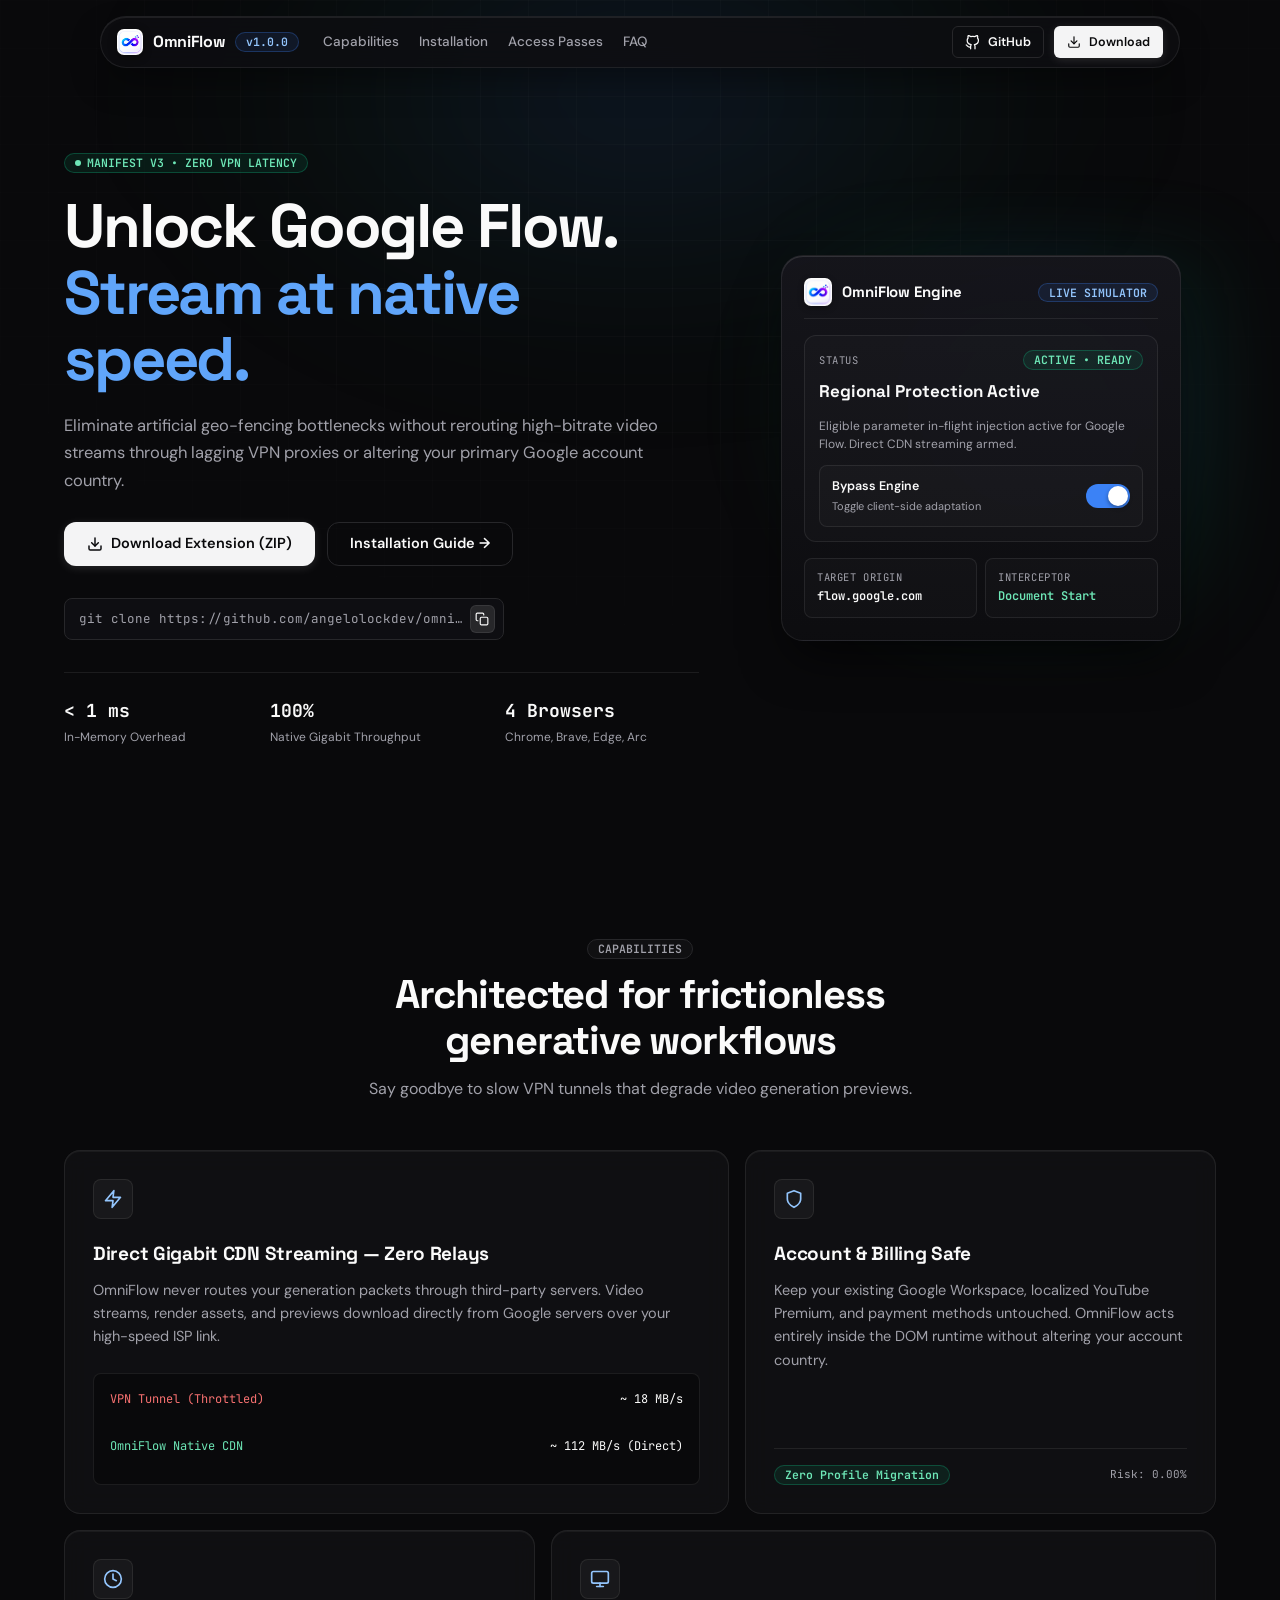
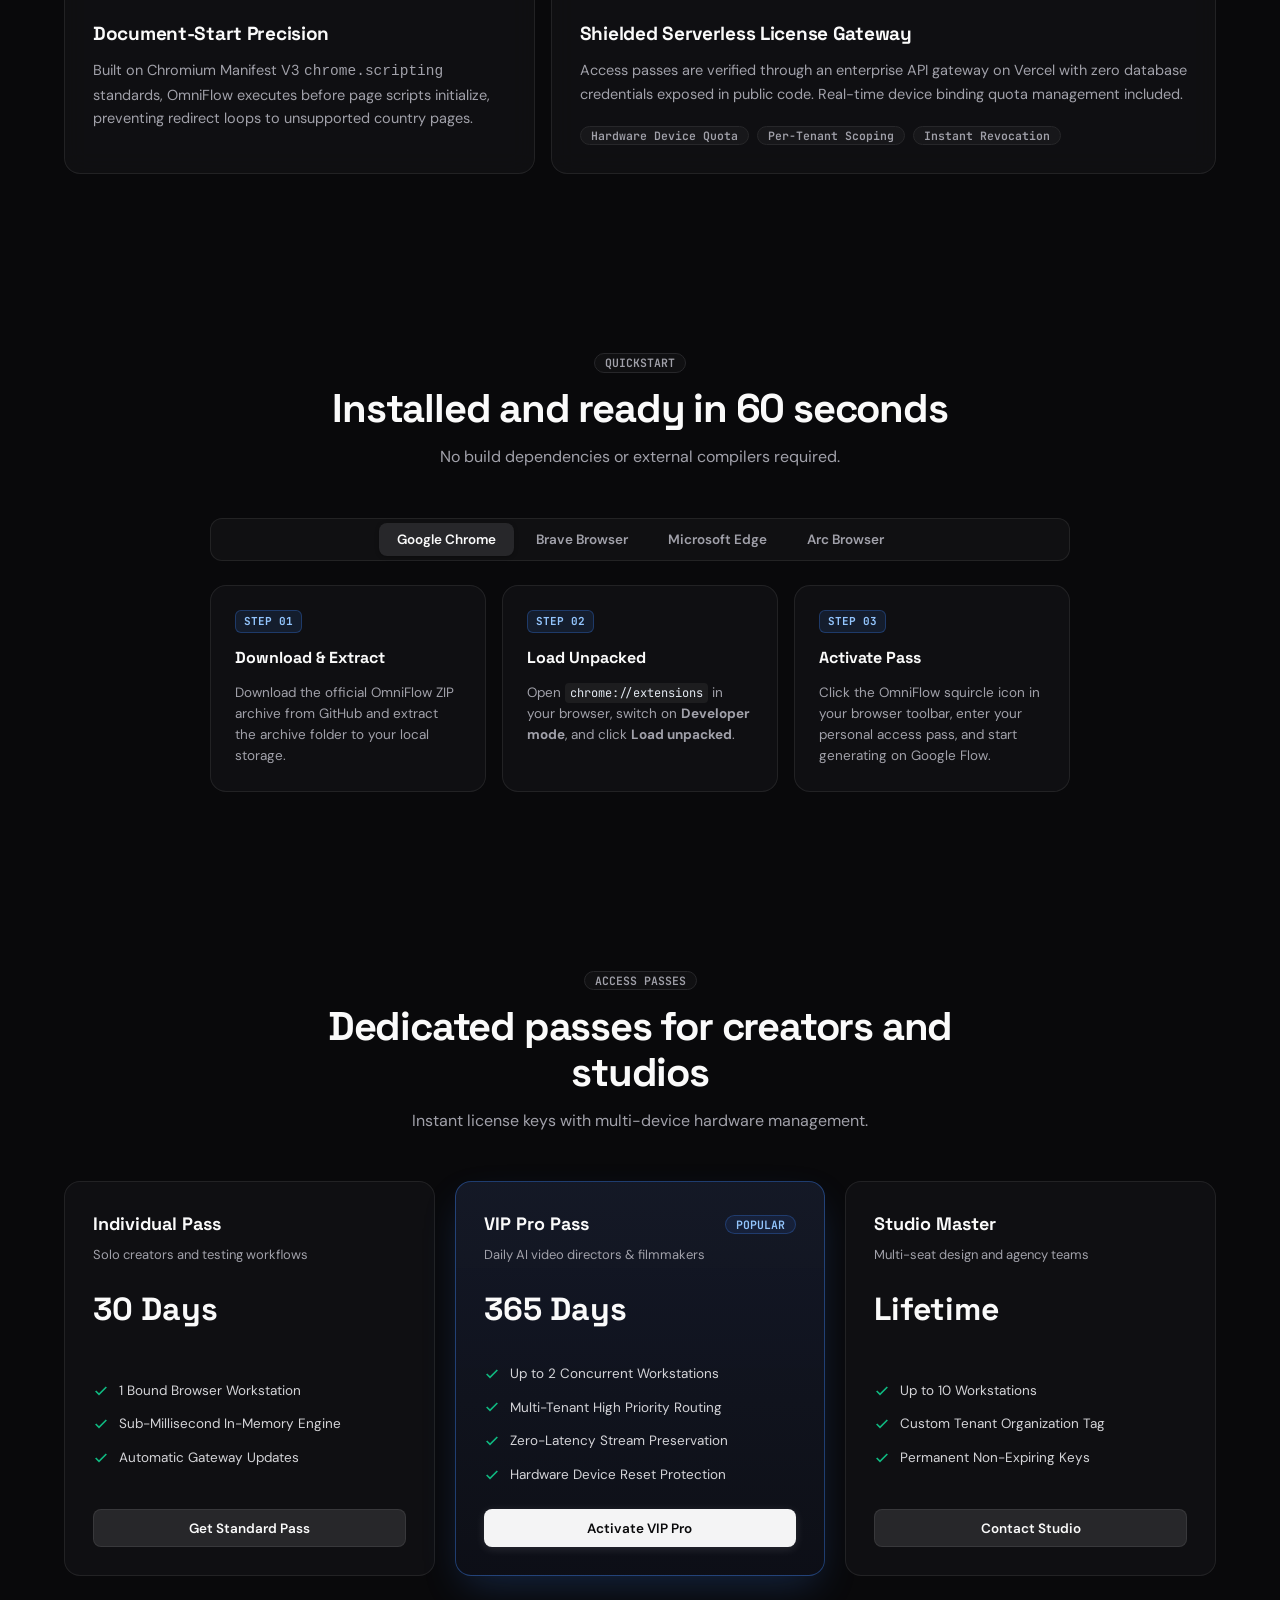
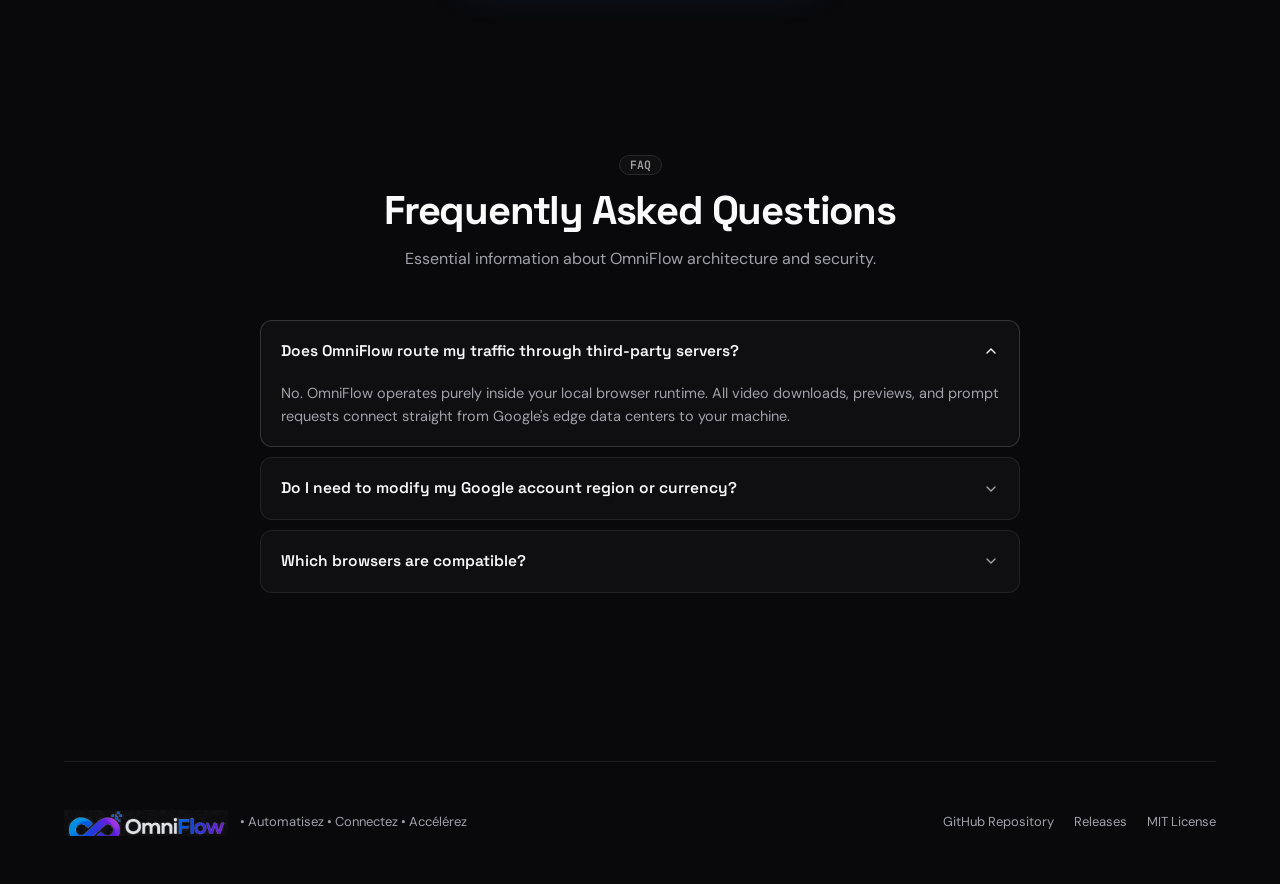
==== commit 026d7941: "feat(ui): redesign landing page with shadcn design system tokens and high-agency bento layout" ====
--- a/index.html
+++ b/index.html
@@ -1,21 +1,21 @@
 <!doctype html>
-<html lang="en" dir="ltr">
+<html lang="en" class="dark" dir="ltr">
 <head>
   <meta charset="utf-8" />
   <meta name="viewport" content="width=device-width, initial-scale=1" />
   <meta name="color-scheme" content="dark" />
-  <title>OmniFlow — Instant Region Unlock for Google Flow (MV3)</title>
-  <meta name="description" content="Access Google Flow from any country at native connection speed. Zero VPN throttling, zero account country changes, instant in-browser activation." />
+  <title>OmniFlow — Regional Acceleration &amp; Stream Unlock for Google Flow</title>
+  <meta name="description" content="Access Google Flow globally at native connection speed. Zero VPN throttling, zero account country migration, client-side in-memory adaptation." />
   <link rel="canonical" href="https://angelolockdev.github.io/omniflow/" />
 
-  <!-- OpenGraph / Social -->
+  <!-- OpenGraph / Social Cards -->
   <meta property="og:type" content="website" />
   <meta property="og:url" content="https://angelolockdev.github.io/omniflow/" />
-  <meta property="og:title" content="OmniFlow — Instant Region Unlock for Google Flow" />
-  <meta property="og:description" content="Unlock Google Flow anywhere without VPN bandwidth bottlenecks or modifying your Google account country." />
+  <meta property="og:title" content="OmniFlow — Regional Acceleration for Google Flow" />
+  <meta property="og:description" content="Access Google Flow from anywhere without VPN bottlenecks or Google Account country modifications." />
   <meta property="og:image" content="https://angelolockdev.github.io/omniflow/assets/og-image.png" />
   <meta name="twitter:card" content="summary_large_image" />
-  <meta name="twitter:title" content="OmniFlow — Instant Region Unlock for Google Flow" />
+  <meta name="twitter:title" content="OmniFlow — Regional Acceleration for Google Flow" />
   <meta name="twitter:description" content="Autonomous client-side region adaptation engine for Google Flow." />
   <meta name="twitter:image" content="https://angelolockdev.github.io/omniflow/assets/og-image.png" />
 
@@ -23,10 +23,10 @@
   <link rel="icon" type="image/png" sizes="16x16" href="assets/icon-16.png" />
   <link rel="apple-touch-icon" sizes="180x180" href="assets/icon-128.png" />
 
-  <!-- Expressive Display + Restrained Body + Technical Mono (ui-ux-pro-max & frontend-design) -->
+  <!-- Typography: Space Grotesk (Display) + DM Sans (Body) + JetBrains Mono (Tech Data) -->
   <link rel="preconnect" href="https://fonts.googleapis.com" />
   <link rel="preconnect" href="https://fonts.gstatic.com" crossorigin />
-  <link href="https://fonts.googleapis.com/css2?family=DM+Sans:ital,opsz,wght@0,9..40,400;0,9..40,500;0,9..40,700;1,9..40,400&family=JetBrains+Mono:wght@500;600;700&family=Space+Grotesk:wght@500;600;700&display=swap" rel="stylesheet" />
+  <link href="https://fonts.googleapis.com/css2?family=DM+Sans:ital,opsz,wght@0,9..40,400;0,9..40,500;0,9..40,600;0,9..40,700;1,9..40,400&family=JetBrains+Mono:wght@400;500;600;700&family=Space+Grotesk:wght@500;600;700&display=swap" rel="stylesheet" />
 
   <!-- Structured Data: SoftwareApplication & FAQPage -->
   <script type="application/ld+json">
@@ -52,26 +52,26 @@
         "mainEntity": [
           {
             "@type": "Question",
-            "name": "Does OmniFlow route my traffic through a proxy or VPN?",
+            "name": "Does OmniFlow route video traffic through external VPN proxies?",
             "acceptedAnswer": {
               "@type": "Answer",
-              "text": "No. OmniFlow runs locally inside your browser sandbox. Your video streams and creative assets load directly from Google servers at 100% of your native internet speed."
+              "text": "No. OmniFlow runs locally inside your browser sandbox. All video generations and creative streams load directly from Google servers at 100% of your native connection speed."
             }
           },
           {
             "@type": "Question",
-            "name": "Do I need to change my Google Account country or payment profile?",
+            "name": "Will this impact my Google Account country or payment profiles?",
             "acceptedAnswer": {
               "@type": "Answer",
-              "text": "Never. OmniFlow adapts regional eligibility checks in-memory before the page router redirects, leaving your Google account settings and payment profiles untouched."
+              "text": "Never. OmniFlow handles regional parameters in-memory before the router redirects, leaving your Google Workspace, billing, and Play Store profiles completely untouched."
             }
           },
           {
             "@type": "Question",
-            "name": "Which browsers are supported?",
+            "name": "Which Chromium browsers are supported?",
             "acceptedAnswer": {
               "@type": "Answer",
-              "text": "Any Chromium-based browser supporting Manifest V3 (version 111+): Google Chrome, Brave, Microsoft Edge, Arc, Opera, and Vivaldi."
+              "text": "Any Chromium-based browser supporting Manifest V3: Google Chrome, Brave Browser, Microsoft Edge, Arc Browser, and Opera."
             }
           }
         ]
@@ -81,48 +81,60 @@
   </script>
 
   <style>
+    /* ------------------------------------------------------------- */
+    /* shadcn/ui Design System & CSS Variables (Dark Neutral Theme)  */
+    /* ------------------------------------------------------------- */
     :root {
-      --bg-void: #040711;
-      --bg-deep: #080d1d;
-      --surface-glass: rgba(13, 20, 38, 0.76);
-      --surface-elevated: rgba(19, 29, 54, 0.88);
-      --surface-interactive: rgba(255, 255, 255, 0.035);
-      --surface-interactive-hover: rgba(255, 255, 255, 0.07);
-
-      --border-hairline: rgba(255, 255, 255, 0.07);
-      --border-strong: rgba(255, 255, 255, 0.14);
-      --border-accent: rgba(99, 102, 241, 0.45);
-      --border-cyan: rgba(6, 182, 212, 0.4);
-
-      --text-primary: #f8fafc;
-      --text-secondary: #94a3b8;
-      --text-muted: #64748b;
-
-      --accent-indigo: #6366f1;
-      --accent-cyan: #06b6d4;
-      --accent-cyan-bright: #22d3ee;
-      --accent-emerald: #10b981;
+      --background: #09090b;          /* Zinc-950 */
+      --foreground: #fafafa;          /* Zinc-50 */
+      
+      --card: rgba(18, 18, 22, 0.72); /* Glass Card */
+      --card-solid: #111114;
+      --card-foreground: #fafafa;
+      
+      --popover: #111114;
+      --popover-foreground: #fafafa;
+      
+      --primary: #f4f4f5;             /* High-contrast CTA */
+      --primary-foreground: #09090b;
+      
+      --secondary: #27272a;           /* Zinc-800 */
+      --secondary-foreground: #fafafa;
+      
+      --muted: #1c1c20;
+      --muted-foreground: #a1a1aa;    /* Zinc-400 */
+      
+      --accent: #27272a;
+      --accent-foreground: #fafafa;
+      --accent-brand: #3b82f6;        /* Electric Blue */
+      --accent-emerald: #10b981;      /* Telemetry Green */
       --accent-amber: #f59e0b;
-
-      --grad-primary: linear-gradient(135deg, #6366f1 0%, #06b6d4 55%, #10b981 100%);
-      --grad-primary-hover: linear-gradient(135deg, #818cf8 0%, #22d3ee 55%, #34d399 100%);
-      --grad-text: linear-gradient(135deg, #a5b4fc 0%, #38bdf8 48%, #34d399 100%);
-
-      --font-display: 'Space Grotesk', sans-serif;
-      --font-body: 'DM Sans', sans-serif;
+      
+      --border: #27272a;              /* 1px Hairline */
+      --border-subtle: rgba(255, 255, 255, 0.08);
+      --border-highlight: rgba(59, 130, 246, 0.4);
+      --input: #27272a;
+      --ring: #3b82f6;
+      
+      --radius-sm: 6px;
+      --radius-md: 8px;
+      --radius-lg: 12px;
+      --radius-xl: 16px;
+      --radius-2xl: 22px;
+      --radius-full: 9999px;
+      
+      --font-display: 'Space Grotesk', -apple-system, sans-serif;
+      --font-body: 'DM Sans', -apple-system, sans-serif;
       --font-mono: 'JetBrains Mono', monospace;
-
-      --radius-2xl: 24px;
-      --radius-xl: 16px;
-      --radius-lg: 12px;
-      --radius-md: 8px;
-      --radius-pill: 9999px;
-
+      
       --ease-out: cubic-bezier(0.16, 1, 0.3, 1);
+      --ease-spring: cubic-bezier(0.34, 1.56, 0.64, 1);
     }
 
     *, *::before, *::after {
       box-sizing: border-box;
+      margin: 0;
+      padding: 0;
     }
 
     html {
@@ -131,42 +143,50 @@
     }
 
     body {
-      margin: 0;
-      background-color: var(--bg-void);
-      color: var(--text-primary);
+      background-color: var(--background);
+      color: var(--foreground);
       font-family: var(--font-body);
-      font-size: 16px;
+      font-size: 15px;
       line-height: 1.6;
       -webkit-font-smoothing: antialiased;
+      -moz-osx-font-smoothing: grayscale;
       overflow-x: hidden;
-    }
-
-    /* Atmospheric Orbital Mesh Background */
-    .orbital-backdrop {
+      min-height: 100dvh;
+    }
+
+    /* Ambient Background Mesh (Non-intrusive, Fixed, High Performance) */
+    .bg-mesh-container {
       position: fixed;
       inset: 0;
       pointer-events: none;
       z-index: 0;
-      background:
-        radial-gradient(circle at 15% 12%, rgba(99, 102, 241, 0.16), transparent 42%),
-        radial-gradient(circle at 82% 18%, rgba(6, 182, 212, 0.14), transparent 45%),
-        radial-gradient(circle at 50% 85%, rgba(16, 185, 129, 0.08), transparent 50%);
-    }
-
-    .orbital-grid {
-      position: fixed;
+      overflow: hidden;
+    }
+
+    .bg-gradient-top {
+      position: absolute;
+      top: -20%;
+      left: 50%;
+      transform: translateX(-50%);
+      width: 1000px;
+      height: 550px;
+      background: radial-gradient(ellipse at center, rgba(59, 130, 246, 0.12) 0%, rgba(16, 185, 129, 0.04) 45%, transparent 70%);
+      filter: blur(80px);
+    }
+
+    .bg-grid-overlay {
+      position: absolute;
       inset: 0;
-      pointer-events: none;
-      z-index: 0;
-      background-image:
-        linear-gradient(to right, rgba(255, 255, 255, 0.022) 1px, transparent 1px),
-        linear-gradient(to bottom, rgba(255, 255, 255, 0.022) 1px, transparent 1px);
-      background-size: 56px 56px;
-      mask-image: radial-gradient(ellipse 80% 65% at 50% 25%, #000 40%, transparent 100%);
-      -webkit-mask-image: radial-gradient(ellipse 80% 65% at 50% 25%, #000 40%, transparent 100%);
-    }
-
-    .container {
+      background-image: 
+        linear-gradient(to right, rgba(255, 255, 255, 0.02) 1px, transparent 1px),
+        linear-gradient(to bottom, rgba(255, 255, 255, 0.02) 1px, transparent 1px);
+      background-size: 48px 48px;
+      mask-image: radial-gradient(ellipse 70% 60% at 50% 20%, #000 30%, transparent 100%);
+      -webkit-mask-image: radial-gradient(ellipse 70% 60% at 50% 20%, #000 30%, transparent 100%);
+    }
+
+    /* Page Container */
+    .site-container {
       position: relative;
       z-index: 1;
       width: 100%;
@@ -175,662 +195,966 @@
       padding: 0 24px;
     }
 
-    /* Floating Glass Navbar (ui-ux-pro-max top-4 spacing) */
-    .nav-wrapper {
+    /* ------------------------------------------------------------- */
+    /* shadcn Floating Navigation Bar                                */
+    /* ------------------------------------------------------------- */
+    .nav-anchor {
       position: fixed;
       top: 16px;
-      left: 16px;
-      right: 16px;
+      left: 0;
+      right: 0;
       z-index: 50;
       display: flex;
       justify-content: center;
+      padding: 0 16px;
       pointer-events: none;
     }
 
-    .navbar {
+    .nav-bar {
       pointer-events: auto;
       width: 100%;
-      max-width: 1160px;
+      max-width: 1080px;
+      height: 52px;
       display: flex;
       align-items: center;
       justify-content: space-between;
-      padding: 12px 20px;
-      border-radius: var(--radius-pill);
-      background: rgba(8, 13, 29, 0.82);
-      border: 1px solid var(--border-strong);
-      backdrop-filter: blur(20px);
-      -webkit-backdrop-filter: blur(20px);
-      box-shadow: 0 16px 40px -10px rgba(0, 0, 0, 0.6);
+      padding: 0 16px;
+      border-radius: var(--radius-full);
+      background: rgba(14, 14, 18, 0.82);
+      backdrop-filter: blur(16px);
+      -webkit-backdrop-filter: blur(16px);
+      border: 1px solid var(--border-subtle);
+      box-shadow: 0 16px 36px -10px rgba(0, 0, 0, 0.5), inset 0 1px 0 rgba(255, 255, 255, 0.08);
+    }
+
+    .nav-left {
+      display: flex;
+      align-items: center;
+      gap: 24px;
     }
 
     .nav-brand {
-      display: inline-flex;
-      align-items: center;
-      gap: 12px;
+      display: flex;
+      align-items: center;
+      gap: 10px;
       text-decoration: none;
-      color: var(--text-primary);
-      cursor: pointer;
-    }
-
-    .nav-brand-icon {
-      width: 34px;
-      height: 34px;
-      border-radius: 10px;
-      background: var(--surface-elevated);
-      border: 1px solid var(--border-strong);
-      display: flex;
-      align-items: center;
-      justify-content: center;
-    }
-
-    .nav-brand-icon img {
-      width: 22px;
-      height: 22px;
-    }
-
-    .nav-brand-name {
+      color: var(--foreground);
+    }
+
+    .nav-brand-img {
+      width: 26px;
+      height: 26px;
+      border-radius: 7px;
+      box-shadow: 0 2px 8px rgba(0, 0, 0, 0.4);
+    }
+
+    .nav-brand-text {
       font-family: var(--font-display);
       font-weight: 700;
-      font-size: 18px;
+      font-size: 16px;
       letter-spacing: -0.02em;
     }
 
-    .nav-version {
-      font-family: var(--font-mono);
-      font-size: 11px;
-      color: var(--accent-cyan-bright);
-      background: rgba(6, 182, 212, 0.12);
-      border: 1px solid rgba(6, 182, 212, 0.28);
-      padding: 2px 8px;
-      border-radius: var(--radius-pill);
-    }
-
-    .nav-links {
-      display: flex;
-      align-items: center;
-      gap: 28px;
-    }
-
-    .nav-link {
-      color: var(--text-secondary);
+    .nav-menu {
+      display: flex;
+      align-items: center;
+      gap: 20px;
+    }
+
+    .nav-item {
+      color: var(--muted-foreground);
       text-decoration: none;
-      font-size: 14px;
+      font-size: 13.5px;
       font-weight: 500;
-      transition: color 180ms ease;
-      cursor: pointer;
-    }
-
-    .nav-link:hover, .nav-link:focus-visible {
-      color: var(--text-primary);
-    }
-
-    .nav-cta {
+      transition: color 150ms ease;
+    }
+
+    .nav-item:hover, .nav-item:focus-visible {
+      color: var(--foreground);
+    }
+
+    .nav-actions {
+      display: flex;
+      align-items: center;
+      gap: 10px;
+    }
+
+    /* ------------------------------------------------------------- */
+    /* shadcn Button Primitives                                      */
+    /* ------------------------------------------------------------- */
+    .btn {
       display: inline-flex;
       align-items: center;
+      justify-content: center;
       gap: 8px;
-      padding: 9px 18px;
-      border-radius: var(--radius-pill);
-      background: var(--grad-primary);
-      color: #ffffff;
-      font-family: var(--font-display);
+      font-family: var(--font-body);
       font-size: 13.5px;
       font-weight: 600;
+      padding: 0 16px;
+      height: 38px;
+      border-radius: var(--radius-md);
       text-decoration: none;
-      transition: transform 180ms var(--ease-out), box-shadow 180ms var(--ease-out);
-      box-shadow: 0 4px 18px rgba(6, 182, 212, 0.35);
       cursor: pointer;
-    }
-
-    .nav-cta:hover {
-      background: var(--grad-primary-hover);
-      transform: translateY(-1px);
-      box-shadow: 0 8px 24px rgba(6, 182, 212, 0.5);
-    }
-
-    /* Hero Section — Asymmetric Split */
-    .hero {
-      padding: 148px 0 96px;
+      border: 1px solid transparent;
+      transition: all 180ms var(--ease-out);
+      white-space: nowrap;
+      user-select: none;
+    }
+
+    .btn:active {
+      transform: scale(0.98);
+    }
+
+    .btn-default {
+      background-color: var(--primary);
+      color: var(--primary-foreground);
+      box-shadow: 0 2px 10px rgba(255, 255, 255, 0.12);
+    }
+
+    .btn-default:hover {
+      background-color: #ffffff;
+      box-shadow: 0 4px 16px rgba(255, 255, 255, 0.2);
+    }
+
+    .btn-outline {
+      background-color: transparent;
+      border-color: var(--border);
+      color: var(--foreground);
+    }
+
+    .btn-outline:hover {
+      background-color: rgba(255, 255, 255, 0.04);
+      border-color: var(--muted-foreground);
+    }
+
+    .btn-secondary {
+      background-color: var(--secondary);
+      color: var(--secondary-foreground);
+      border-color: var(--border-subtle);
+    }
+
+    .btn-secondary:hover {
+      background-color: #323238;
+    }
+
+    .btn-ghost {
+      background-color: transparent;
+      color: var(--muted-foreground);
+    }
+
+    .btn-ghost:hover {
+      background-color: rgba(255, 255, 255, 0.05);
+      color: var(--foreground);
+    }
+
+    .btn-sm {
+      height: 32px;
+      padding: 0 12px;
+      font-size: 12.5px;
+      border-radius: var(--radius-sm);
+    }
+
+    .btn-lg {
+      height: 44px;
+      padding: 0 22px;
+      font-size: 14.5px;
+      border-radius: var(--radius-lg);
+    }
+
+    /* ------------------------------------------------------------- */
+    /* shadcn Badge Primitives                                       */
+    /* ------------------------------------------------------------- */
+    .badge {
+      display: inline-flex;
+      align-items: center;
+      gap: 6px;
+      font-family: var(--font-mono);
+      font-size: 11.5px;
+      font-weight: 600;
+      padding: 3px 10px;
+      border-radius: var(--radius-full);
+      border: 1px solid var(--border);
+      background-color: rgba(255, 255, 255, 0.03);
+      color: var(--muted-foreground);
+      line-height: 1;
+    }
+
+    .badge-primary {
+      background: rgba(59, 130, 246, 0.1);
+      border-color: rgba(59, 130, 246, 0.28);
+      color: #93c5fd;
+    }
+
+    .badge-success {
+      background: rgba(16, 185, 129, 0.1);
+      border-color: rgba(16, 185, 129, 0.3);
+      color: #6ee7b7;
+    }
+
+    .badge-dot {
+      width: 6px;
+      height: 6px;
+      border-radius: 50%;
+      background-color: currentColor;
+    }
+
+    .pulse-dot {
+      animation: pulse-ring 2s infinite ease-out;
+    }
+
+    @keyframes pulse-ring {
+      0% { opacity: 0.8; transform: scale(0.9); }
+      50% { opacity: 1; transform: scale(1.15); box-shadow: 0 0 8px currentColor; }
+      100% { opacity: 0.8; transform: scale(0.9); }
+    }
+
+    /* ------------------------------------------------------------- */
+    /* Section 1: Asymmetric Split Hero (Variance: 8, Density: 4)    */
+    /* ------------------------------------------------------------- */
+    .hero-section {
+      min-height: calc(100dvh - 52px);
+      display: flex;
+      align-items: center;
+      padding: 120px 0 72px;
+    }
+
+    .hero-grid {
+      width: 100%;
       display: grid;
       grid-template-columns: 1.15fr 0.85fr;
-      gap: 56px;
-      align-items: center;
-    }
-
-    .eyebrow-pill {
+      gap: 48px;
+      align-items: center;
+    }
+
+    .hero-content {
+      display: flex;
+      flex-direction: column;
+      align-items: flex-start;
+    }
+
+    .hero-eyebrow {
+      margin-bottom: 20px;
+    }
+
+    .hero-headline {
+      font-family: var(--font-display);
+      font-size: clamp(2.4rem, 4.8vw, 3.85rem);
+      font-weight: 700;
+      line-height: 1.08;
+      letter-spacing: -0.035em;
+      color: var(--foreground);
+      margin-bottom: 20px;
+    }
+
+    .headline-accent {
+      color: #60a5fa;
+      display: inline-block;
+    }
+
+    .hero-description {
+      font-size: 16.5px;
+      color: var(--muted-foreground);
+      max-width: 54ch;
+      line-height: 1.65;
+      margin-bottom: 28px;
+    }
+
+    .hero-cta-group {
+      display: flex;
+      flex-wrap: wrap;
+      align-items: center;
+      gap: 12px;
+      margin-bottom: 32px;
+    }
+
+    /* shadcn Command Copy Box */
+    .command-box {
+      display: flex;
+      align-items: center;
+      justify-content: space-between;
+      width: 100%;
+      max-width: 440px;
+      height: 42px;
+      padding: 0 8px 0 14px;
+      background: rgba(18, 18, 22, 0.7);
+      border: 1px solid var(--border);
+      border-radius: var(--radius-md);
+      font-family: var(--font-mono);
+      font-size: 12.5px;
+      color: var(--muted-foreground);
+      margin-bottom: 32px;
+      transition: border-color 150ms ease;
+    }
+
+    .command-box:hover {
+      border-color: rgba(255, 255, 255, 0.2);
+    }
+
+    .command-text {
+      overflow: hidden;
+      text-overflow: ellipsis;
+      white-space: nowrap;
+    }
+
+    .copy-btn {
       display: inline-flex;
       align-items: center;
+      justify-content: center;
+      width: 28px;
+      height: 28px;
+      border-radius: var(--radius-sm);
+      background: var(--secondary);
+      border: 1px solid var(--border-subtle);
+      color: var(--foreground);
+      cursor: pointer;
+      transition: all 150ms ease;
+    }
+
+    .copy-btn:hover {
+      background: #35353d;
+      color: #ffffff;
+    }
+
+    /* Trust / Telemetry Stats */
+    .hero-stats {
+      width: 100%;
+      display: grid;
+      grid-template-columns: repeat(3, auto);
+      gap: 32px;
+      padding-top: 24px;
+      border-top: 1px solid var(--border-subtle);
+    }
+
+    .stat-item {
+      display: flex;
+      flex-direction: column;
+      gap: 2px;
+    }
+
+    .stat-number {
+      font-family: var(--font-mono);
+      font-size: 18px;
+      font-weight: 700;
+      color: var(--foreground);
+    }
+
+    .stat-label {
+      font-size: 12px;
+      color: var(--muted-foreground);
+    }
+
+    /* ------------------------------------------------------------- */
+    /* shadcn HUD Card (Interactive Simulator)                       */
+    /* ------------------------------------------------------------- */
+    .hud-card-wrapper {
+      position: relative;
+      display: flex;
+      justify-content: center;
+    }
+
+    .hud-card-glow {
+      position: absolute;
+      inset: -12px;
+      background: radial-gradient(circle at 60% 40%, rgba(59, 130, 246, 0.18), rgba(16, 185, 129, 0.08) 50%, transparent 75%);
+      filter: blur(36px);
+      pointer-events: none;
+      z-index: 0;
+    }
+
+    .hud-card {
+      position: relative;
+      z-index: 1;
+      width: 100%;
+      max-width: 400px;
+      border-radius: var(--radius-2xl);
+      background: linear-gradient(180deg, rgba(22, 22, 28, 0.94) 0%, rgba(13, 13, 16, 0.98) 100%);
+      border: 1px solid var(--border-subtle);
+      box-shadow: 
+        0 24px 50px -12px rgba(0, 0, 0, 0.7), 
+        inset 0 1px 0 rgba(255, 255, 255, 0.12);
+      padding: 22px;
+      display: flex;
+      flex-direction: column;
+      gap: 16px;
+    }
+
+    .hud-header {
+      display: flex;
+      align-items: center;
+      justify-content: space-between;
+      padding-bottom: 12px;
+      border-bottom: 1px solid var(--border-subtle);
+    }
+
+    .hud-title-wrap {
+      display: flex;
+      align-items: center;
       gap: 10px;
-      padding: 6px 14px;
-      border-radius: var(--radius-pill);
-      background: rgba(99, 102, 241, 0.1);
-      border: 1px solid rgba(99, 102, 241, 0.3);
-      color: #c7d2fe;
+    }
+
+    .hud-icon {
+      width: 28px;
+      height: 28px;
+      border-radius: 7px;
+      box-shadow: 0 2px 6px rgba(0, 0, 0, 0.3);
+    }
+
+    .hud-title {
+      font-family: var(--font-display);
+      font-size: 15px;
+      font-weight: 700;
+      letter-spacing: -0.01em;
+    }
+
+    .hud-state-box {
+      background: rgba(255, 255, 255, 0.02);
+      border: 1px solid var(--border-subtle);
+      border-radius: var(--radius-lg);
+      padding: 14px;
+      display: flex;
+      flex-direction: column;
+      gap: 12px;
+    }
+
+    .hud-row {
+      display: flex;
+      align-items: center;
+      justify-content: space-between;
+    }
+
+    .hud-label-xs {
+      font-family: var(--font-mono);
+      font-size: 10.5px;
+      color: var(--muted-foreground);
+      letter-spacing: 0.05em;
+      text-transform: uppercase;
+    }
+
+    .hud-state-title {
+      font-family: var(--font-display);
+      font-size: 17px;
+      font-weight: 700;
+      margin-top: -4px;
+    }
+
+    .hud-state-desc {
+      font-size: 12px;
+      color: var(--muted-foreground);
+      line-height: 1.5;
+    }
+
+    /* shadcn Switch Primitive */
+    .switch-row {
+      display: flex;
+      align-items: center;
+      justify-content: space-between;
+      padding: 10px 12px;
+      border-radius: var(--radius-md);
+      background: rgba(255, 255, 255, 0.02);
+      border: 1px solid var(--border-subtle);
+    }
+
+    .switch-label-group {
+      display: flex;
+      flex-direction: column;
+      gap: 2px;
+    }
+
+    .switch-label-title {
+      font-size: 12.5px;
+      font-weight: 600;
+    }
+
+    .switch-label-sub {
+      font-size: 11px;
+      color: var(--muted-foreground);
+    }
+
+    .shadcn-switch {
+      width: 44px;
+      height: 24px;
+      border-radius: var(--radius-full);
+      background-color: var(--accent-brand);
+      border: none;
+      padding: 2px;
+      cursor: pointer;
+      display: flex;
+      align-items: center;
+      justify-content: flex-end;
+      transition: background-color 180ms ease;
+    }
+
+    .shadcn-switch[aria-checked="false"] {
+      background-color: var(--secondary);
+      justify-content: flex-start;
+    }
+
+    .shadcn-switch-thumb {
+      width: 20px;
+      height: 20px;
+      border-radius: 50%;
+      background-color: #ffffff;
+      box-shadow: 0 2px 4px rgba(0, 0, 0, 0.4);
+    }
+
+    .hud-telemetry-grid {
+      display: grid;
+      grid-template-columns: 1fr 1fr;
+      gap: 8px;
+    }
+
+    .hud-metric-cell {
+      padding: 10px 12px;
+      border-radius: var(--radius-md);
+      background: rgba(255, 255, 255, 0.02);
+      border: 1px solid var(--border-subtle);
+    }
+
+    .hud-metric-value {
       font-family: var(--font-mono);
       font-size: 12px;
       font-weight: 600;
+      color: var(--foreground);
+      margin-top: 2px;
+    }
+
+    /* ------------------------------------------------------------- */
+    /* Section 2: Bento Capabilities Grid (Vercel / shadcn Style)    */
+    /* ------------------------------------------------------------- */
+    .section-block {
+      padding: 88px 0;
+    }
+
+    .section-header {
+      max-width: 640px;
+      margin: 0 auto 48px;
+      text-align: center;
+    }
+
+    .section-tag {
+      margin-bottom: 12px;
+    }
+
+    .section-h2 {
+      font-family: var(--font-display);
+      font-size: clamp(1.85rem, 3.2vw, 2.5rem);
+      font-weight: 700;
+      letter-spacing: -0.03em;
+      line-height: 1.15;
+      margin-bottom: 12px;
+    }
+
+    .section-p {
+      color: var(--muted-foreground);
+      font-size: 16px;
+    }
+
+    .bento-grid-container {
+      display: grid;
+      grid-template-columns: repeat(12, 1fr);
+      gap: 16px;
+    }
+
+    /* shadcn Card Container */
+    .shadcn-card {
+      position: relative;
+      background: var(--card);
+      border: 1px solid var(--border-subtle);
+      border-radius: var(--radius-xl);
+      padding: 28px;
+      overflow: hidden;
+      display: flex;
+      flex-direction: column;
+      justify-content: space-between;
+      backdrop-filter: blur(12px);
+      -webkit-backdrop-filter: blur(12px);
+      box-shadow: inset 0 1px 0 rgba(255, 255, 255, 0.05);
+      transition: border-color 200ms ease, transform 200ms var(--ease-out);
+    }
+
+    .shadcn-card:hover {
+      border-color: rgba(255, 255, 255, 0.18);
+      transform: translateY(-2px);
+    }
+
+    .col-span-7 { grid-column: span 7; }
+    .col-span-5 { grid-column: span 5; }
+    .col-span-4 { grid-column: span 4; }
+    .col-span-8 { grid-column: span 8; }
+    .col-span-12 { grid-column: span 12; }
+
+    .card-icon-box {
+      width: 40px;
+      height: 40px;
+      border-radius: var(--radius-md);
+      background: rgba(255, 255, 255, 0.04);
+      border: 1px solid var(--border-subtle);
+      color: #93c5fd;
+      display: flex;
+      align-items: center;
+      justify-content: center;
+      margin-bottom: 20px;
+    }
+
+    .card-h3 {
+      font-family: var(--font-display);
+      font-size: 19px;
+      font-weight: 700;
+      letter-spacing: -0.015em;
+      margin-bottom: 10px;
+      color: var(--foreground);
+    }
+
+    .card-p {
+      color: var(--muted-foreground);
+      font-size: 14.5px;
+      line-height: 1.6;
+    }
+
+    /* Visual Telemetry Widget inside Bento Card */
+    .flow-compare-widget {
+      margin-top: 24px;
+      padding: 16px;
+      border-radius: var(--radius-md);
+      background: rgba(0, 0, 0, 0.35);
+      border: 1px solid var(--border-subtle);
+      display: flex;
+      flex-direction: column;
+      gap: 12px;
+    }
+
+    .compare-bar {
+      display: flex;
+      align-items: center;
+      justify-content: space-between;
+      gap: 12px;
+      font-family: var(--font-mono);
+      font-size: 12px;
+    }
+
+    .progress-track {
+      flex: 1;
+      height: 8px;
+      background: rgba(255, 255, 255, 0.06);
+      border-radius: var(--radius-full);
+      overflow: hidden;
+    }
+
+    .progress-fill-vpn {
+      width: 18%;
+      height: 100%;
+      background: #ef4444;
+      border-radius: var(--radius-full);
+    }
+
+    .progress-fill-omniflow {
+      width: 100%;
+      height: 100%;
+      background: var(--accent-emerald);
+      border-radius: var(--radius-full);
+    }
+
+    /* ------------------------------------------------------------- */
+    /* Section 3: Interactive Tabs Installation Workflow             */
+    /* ------------------------------------------------------------- */
+    .tabs-wrapper {
+      max-width: 860px;
+      margin: 0 auto;
+    }
+
+    .tabs-list {
+      display: flex;
+      align-items: center;
+      gap: 4px;
+      padding: 4px;
+      background: rgba(255, 255, 255, 0.03);
+      border: 1px solid var(--border-subtle);
+      border-radius: var(--radius-lg);
       margin-bottom: 24px;
-    }
-
-    .pulse-dot {
-      width: 8px;
-      height: 8px;
-      border-radius: 50%;
-      background: var(--accent-emerald);
-      box-shadow: 0 0 12px var(--accent-emerald);
-    }
-
-    .hero-title {
+      justify-content: center;
+    }
+
+    .tabs-trigger {
+      padding: 8px 18px;
+      font-family: var(--font-body);
+      font-size: 13.5px;
+      font-weight: 600;
+      border: none;
+      background: transparent;
+      color: var(--muted-foreground);
+      border-radius: var(--radius-md);
+      cursor: pointer;
+      transition: all 150ms ease;
+    }
+
+    .tabs-trigger.is-active {
+      background: var(--secondary);
+      color: var(--foreground);
+      box-shadow: 0 1px 4px rgba(0, 0, 0, 0.3);
+    }
+
+    .steps-stack {
+      display: grid;
+      grid-template-columns: repeat(3, 1fr);
+      gap: 16px;
+    }
+
+    .step-card {
+      background: var(--card);
+      border: 1px solid var(--border-subtle);
+      border-radius: var(--radius-xl);
+      padding: 24px;
+      display: flex;
+      flex-direction: column;
+      gap: 12px;
+    }
+
+    .step-index-badge {
+      align-self: flex-start;
+      font-family: var(--font-mono);
+      font-size: 11px;
+      font-weight: 700;
+      padding: 2px 8px;
+      border-radius: var(--radius-sm);
+      background: rgba(59, 130, 246, 0.12);
+      border: 1px solid rgba(59, 130, 246, 0.3);
+      color: #93c5fd;
+    }
+
+    .step-title {
       font-family: var(--font-display);
-      font-size: clamp(2.5rem, 5vw, 4.15rem);
+      font-size: 16px;
       font-weight: 700;
-      line-height: 1.07;
-      letter-spacing: -0.035em;
-      margin: 0 0 22px;
-    }
-
-    .gradient-span {
-      background: var(--grad-text);
-      -webkit-background-clip: text;
-      background-clip: text;
-      color: transparent;
-    }
-
-    .hero-lead {
-      font-size: 18px;
-      color: var(--text-secondary);
-      max-width: 58ch;
-      margin: 0 0 32px;
-      line-height: 1.65;
-    }
-
-    .hero-actions {
-      display: flex;
-      flex-wrap: wrap;
-      gap: 14px;
-      margin-bottom: 36px;
-    }
-
-    .btn {
-      display: inline-flex;
-      align-items: center;
-      justify-content: center;
-      gap: 10px;
-      padding: 14px 26px;
-      border-radius: var(--radius-lg);
-      font-family: var(--font-display);
-      font-size: 15px;
-      font-weight: 600;
-      text-decoration: none;
-      border: 1px solid transparent;
-      transition: all 200ms var(--ease-out);
-      cursor: pointer;
-    }
-
-    .btn-primary {
-      background: var(--grad-primary);
-      color: #ffffff;
-      box-shadow: 0 10px 30px -6px rgba(6, 182, 212, 0.45);
-    }
-
-    .btn-primary:hover {
-      background: var(--grad-primary-hover);
-      transform: translateY(-2px);
-      box-shadow: 0 14px 36px -6px rgba(6, 182, 212, 0.6);
-    }
-
-    .btn-ghost {
-      background: var(--surface-interactive);
-      border-color: var(--border-strong);
-      color: var(--text-primary);
-    }
-
-    .btn-ghost:hover {
-      background: var(--surface-interactive-hover);
-      border-color: var(--accent-cyan-bright);
-    }
-
-    .trust-strip {
+    }
+
+    .step-body {
+      font-size: 13.5px;
+      color: var(--muted-foreground);
+      line-height: 1.55;
+    }
+
+    .step-body code {
+      font-family: var(--font-mono);
+      font-size: 12px;
+      background: rgba(255, 255, 255, 0.06);
+      padding: 2px 5px;
+      border-radius: 4px;
+      color: #e2e8f0;
+    }
+
+    /* ------------------------------------------------------------- */
+    /* Section 4: Access Tiers & Licenses                            */
+    /* ------------------------------------------------------------- */
+    .pricing-grid {
       display: grid;
-      grid-template-columns: repeat(3, auto);
+      grid-template-columns: repeat(3, 1fr);
+      gap: 20px;
+      align-items: stretch;
+    }
+
+    .price-card {
+      background: var(--card);
+      border: 1px solid var(--border-subtle);
+      border-radius: var(--radius-xl);
+      padding: 28px;
+      display: flex;
+      flex-direction: column;
+      justify-content: space-between;
       gap: 24px;
-      justify-content: start;
-      padding-top: 24px;
-      border-top: 1px solid var(--border-hairline);
-    }
-
-    .trust-metric {
+      transition: all 180ms ease;
+    }
+
+    .price-card.featured-card {
+      border: 1px solid var(--border-highlight);
+      background: linear-gradient(180deg, rgba(24, 30, 48, 0.75) 0%, rgba(14, 16, 24, 0.9) 100%);
+      box-shadow: 0 16px 40px -10px rgba(59, 130, 246, 0.25);
+    }
+
+    .price-card-header {
       display: flex;
       flex-direction: column;
-      gap: 2px;
-    }
-
-    .trust-val {
-      font-family: var(--font-mono);
-      font-size: 18px;
-      font-weight: 700;
-      color: var(--text-primary);
-    }
-
-    .trust-label {
-      font-size: 12.5px;
-      color: var(--text-muted);
-    }
-
-    /* Differentiation Anchor: Interactive OmniFlow HUD Simulator */
-    .hud-stage {
-      position: relative;
-      display: flex;
-      flex-direction: column;
-      align-items: center;
-    }
-
-    .hud-halo {
-      position: absolute;
-      inset: -24px;
-      background: radial-gradient(circle at 50% 40%, rgba(99, 102, 241, 0.28), rgba(6, 182, 212, 0.15) 55%, transparent 75%);
-      filter: blur(32px);
-      z-index: 0;
-      pointer-events: none;
-    }
-
-    .hud-simulator {
-      position: relative;
-      z-index: 1;
-      width: 100%;
-      max-width: 380px;
-      border-radius: var(--radius-2xl);
-      background: linear-gradient(180deg, rgba(16, 24, 46, 0.95) 0%, rgba(7, 11, 22, 0.98) 100%);
-      border: 1px solid rgba(255, 255, 255, 0.14);
-      box-shadow: 0 28px 64px -12px rgba(0, 0, 0, 0.75), inset 0 1px 0 rgba(255, 255, 255, 0.18);
-      padding: 20px;
-      display: flex;
-      flex-direction: column;
-      gap: 14px;
-    }
-
-    .sim-top {
-      display: flex;
-      align-items: center;
-      justify-content: space-between;
-    }
-
-    .sim-brand {
-      display: flex;
-      align-items: center;
-      gap: 10px;
-    }
-
-    .sim-brand img.icon {
-      width: 28px;
-      height: 28px;
-      border-radius: 8px;
-    }
-
-    .sim-brand-title {
-      font-family: var(--font-display);
-      font-weight: 700;
-      font-size: 16px;
-      letter-spacing: -0.01em;
-    }
-
-    .sim-interactive-tag {
-      font-family: var(--font-mono);
-      font-size: 10px;
-      padding: 3px 8px;
-      border-radius: var(--radius-pill);
-      background: rgba(6, 182, 212, 0.12);
-      border: 1px solid rgba(6, 182, 212, 0.3);
-      color: var(--accent-cyan-bright);
-    }
-
-    .sim-card {
-      background: rgba(9, 15, 30, 0.8);
-      border: 1px solid var(--border-hairline);
-      border-radius: var(--radius-lg);
-      padding: 14px;
-    }
-
-    .sim-row-between {
-      display: flex;
-      align-items: center;
-      justify-content: space-between;
-      margin-bottom: 8px;
-    }
-
-    .sim-eyebrow {
-      font-family: var(--font-mono);
-      font-size: 10px;
-      letter-spacing: 0.08em;
-      color: var(--text-muted);
-      text-transform: uppercase;
-    }
-
-    .sim-pill {
-      display: inline-flex;
-      align-items: center;
       gap: 6px;
-      font-family: var(--font-mono);
-      font-size: 10.5px;
-      font-weight: 700;
-      padding: 2px 9px;
-      border-radius: var(--radius-pill);
-      background: rgba(16, 185, 129, 0.12);
-      border: 1px solid rgba(16, 185, 129, 0.35);
-      color: #34d399;
-    }
-
-    .sim-pill.is-off {
-      background: rgba(245, 158, 11, 0.12);
-      border-color: rgba(245, 158, 11, 0.35);
-      color: #fbbf24;
-    }
-
-    .sim-state-title {
+    }
+
+    .price-tier-name {
       font-family: var(--font-display);
       font-size: 18px;
       font-weight: 700;
-      margin: 0 0 4px;
-    }
-
-    .sim-state-desc {
-      font-size: 12.5px;
-      color: var(--text-secondary);
-      margin: 0 0 14px;
-    }
-
-    .sim-toggle-bar {
-      display: flex;
-      align-items: center;
-      justify-content: space-between;
-      padding: 10px 12px;
-      border-radius: var(--radius-md);
-      background: rgba(255, 255, 255, 0.03);
-      border: 1px solid var(--border-hairline);
-    }
-
-    .sim-switch {
-      width: 46px;
-      height: 26px;
-      border-radius: var(--radius-pill);
-      background: var(--grad-primary);
-      border: none;
-      padding: 3px;
-      cursor: pointer;
-      display: flex;
-      align-items: center;
-      justify-content: flex-end;
-      transition: background 180ms ease;
-    }
-
-    .sim-switch[aria-checked="false"] {
-      background: rgba(100, 116, 139, 0.35);
-      justify-content: flex-start;
-    }
-
-    .sim-switch-thumb {
-      width: 20px;
-      height: 20px;
-      border-radius: 50%;
-      background: #ffffff;
-      box-shadow: 0 2px 6px rgba(0, 0, 0, 0.4);
-    }
-
-    .sim-matrix {
-      display: grid;
-      grid-template-columns: 1fr 1fr;
-      gap: 8px;
-    }
-
-    .sim-cell {
-      padding: 10px;
-      border-radius: var(--radius-md);
-      background: rgba(255, 255, 255, 0.025);
-      border: 1px solid var(--border-hairline);
-    }
-
-    .sim-cell-val {
-      font-family: var(--font-mono);
-      font-size: 12px;
-      font-weight: 600;
-      color: var(--text-primary);
-      margin-top: 2px;
-    }
-
-    /* Section Headers */
-    .section {
-      padding: 88px 0;
-    }
-
-    .section-header {
-      max-width: 680px;
-      margin: 0 auto 56px;
-      text-align: center;
-    }
-
-    .section-title {
+    }
+
+    .price-tier-sub {
+      font-size: 13px;
+      color: var(--muted-foreground);
+    }
+
+    .price-tag {
       font-family: var(--font-display);
-      font-size: clamp(1.85rem, 3.5vw, 2.75rem);
+      font-size: 32px;
       font-weight: 700;
-      letter-spacing: -0.025em;
-      margin: 0 0 14px;
-    }
-
-    .section-sub {
-      color: var(--text-secondary);
-      font-size: 17px;
-      margin: 0;
-    }
-
-    /* Bento Grid (Features & Before/After) */
-    .bento-grid {
-      display: grid;
-      grid-template-columns: repeat(12, 1fr);
-      gap: 20px;
-    }
-
-    .bento-card {
-      grid-column: span 6;
-      background: var(--surface-glass);
-      border: 1px solid var(--border-hairline);
-      border-radius: var(--radius-xl);
-      padding: 32px;
-      transition: border-color 200ms ease, transform 200ms var(--ease-out);
-    }
-
-    .bento-card:hover {
-      border-color: var(--border-cyan);
-      transform: translateY(-2px);
-    }
-
-    .bento-card.span-7 { grid-column: span 7; }
-    .bento-card.span-5 { grid-column: span 5; }
-
-    .card-icon {
-      width: 44px;
-      height: 44px;
-      border-radius: 12px;
-      background: rgba(6, 182, 212, 0.1);
-      border: 1px solid rgba(6, 182, 212, 0.25);
-      color: var(--accent-cyan-bright);
-      display: flex;
-      align-items: center;
-      justify-content: center;
-      margin-bottom: 20px;
-    }
-
-    .bento-title {
-      font-family: var(--font-display);
-      font-size: 21px;
-      font-weight: 700;
-      margin: 0 0 10px;
-    }
-
-    .bento-desc {
-      color: var(--text-secondary);
-      font-size: 15px;
-      margin: 0;
-      line-height: 1.6;
-    }
-
-    /* 3-Step Pipeline */
-    .steps-grid {
-      display: grid;
-      grid-template-columns: repeat(3, 1fr);
-      gap: 24px;
-    }
-
-    .step-box {
-      background: var(--surface-glass);
-      border: 1px solid var(--border-hairline);
-      border-radius: var(--radius-xl);
-      padding: 28px;
-      position: relative;
-    }
-
-    .step-number {
-      font-family: var(--font-mono);
-      font-size: 13px;
-      font-weight: 700;
-      color: var(--accent-cyan-bright);
-      background: rgba(6, 182, 212, 0.1);
-      border: 1px solid rgba(6, 182, 212, 0.25);
-      padding: 4px 10px;
-      border-radius: var(--radius-pill);
-      display: inline-block;
-      margin-bottom: 16px;
-    }
-
-    /* Access Tiers / Pricing */
-    .pricing-grid {
-      display: grid;
-      grid-template-columns: repeat(3, 1fr);
-      gap: 24px;
-      align-items: stretch;
-    }
-
-    .price-card {
-      background: var(--surface-glass);
-      border: 1px solid var(--border-hairline);
-      border-radius: var(--radius-xl);
-      padding: 32px;
-      display: flex;
-      flex-direction: column;
-      justify-content: space-between;
-    }
-
-    .price-card.featured {
-      background: linear-gradient(180deg, rgba(24, 34, 68, 0.92) 0%, rgba(11, 17, 34, 0.96) 100%);
-      border: 2px solid var(--accent-indigo);
-      box-shadow: 0 20px 50px -12px rgba(99, 102, 241, 0.35);
-    }
-
-    .price-name {
-      font-family: var(--font-display);
-      font-size: 20px;
-      font-weight: 700;
-      margin: 0 0 6px;
-    }
-
-    .price-amount {
-      font-family: var(--font-display);
-      font-size: 36px;
-      font-weight: 700;
-      margin: 16px 0;
-    }
-
-    .price-features {
+      color: var(--foreground);
+      margin: 12px 0 4px;
+    }
+
+    .feature-list {
       list-style: none;
-      padding: 0;
-      margin: 0 0 28px;
       display: flex;
       flex-direction: column;
       gap: 12px;
     }
 
-    .price-features li {
+    .feature-item {
       display: flex;
       align-items: center;
       gap: 10px;
-      font-size: 14.5px;
-      color: var(--text-secondary);
-    }
-
-    .check-svg {
+      font-size: 13.5px;
+      color: #d4d4d8;
+    }
+
+    .feature-check {
       color: var(--accent-emerald);
       flex-shrink: 0;
     }
 
-    /* FAQ Accordion */
-    .faq-list {
-      max-width: 780px;
+    /* ------------------------------------------------------------- */
+    /* Section 5: shadcn Collapsible FAQ                             */
+    /* ------------------------------------------------------------- */
+    .faq-container {
+      max-width: 760px;
       margin: 0 auto;
       display: flex;
       flex-direction: column;
-      gap: 14px;
+      gap: 10px;
     }
 
     .faq-item {
-      background: var(--surface-glass);
-      border: 1px solid var(--border-hairline);
+      background: var(--card);
+      border: 1px solid var(--border-subtle);
       border-radius: var(--radius-lg);
       overflow: hidden;
-    }
-
-    .faq-item summary {
-      padding: 20px 24px;
+      transition: border-color 150ms ease;
+    }
+
+    .faq-item[open] {
+      border-color: rgba(255, 255, 255, 0.16);
+    }
+
+    .faq-summary {
+      padding: 18px 20px;
       font-family: var(--font-display);
-      font-size: 17px;
+      font-size: 15.5px;
       font-weight: 600;
       cursor: pointer;
       list-style: none;
       display: flex;
       align-items: center;
       justify-content: space-between;
-    }
-
-    .faq-item summary::-webkit-details-marker {
+      user-select: none;
+    }
+
+    .faq-summary::-webkit-details-marker {
       display: none;
     }
 
-    .faq-answer {
-      padding: 0 24px 20px;
-      color: var(--text-secondary);
-      font-size: 15px;
-      line-height: 1.65;
-    }
-
-    /* Footer */
+    .faq-chevron {
+      color: var(--muted-foreground);
+      transition: transform 180ms ease;
+    }
+
+    .faq-item[open] .faq-chevron {
+      transform: rotate(180deg);
+      color: var(--foreground);
+    }
+
+    .faq-body {
+      padding: 0 20px 18px;
+      color: var(--muted-foreground);
+      font-size: 14.5px;
+      line-height: 1.6;
+    }
+
+    /* ------------------------------------------------------------- */
+    /* shadcn Footer                                                 */
+    /* ------------------------------------------------------------- */
     .site-footer {
+      border-top: 1px solid var(--border-subtle);
+      margin-top: 80px;
       padding: 48px 0;
-      border-top: 1px solid var(--border-hairline);
-      margin-top: 64px;
-      display: flex;
+    }
+
+    .footer-inner {
+      display: flex;
+      align-items: center;
+      justify-content: space-between;
       flex-wrap: wrap;
-      align-items: center;
-      justify-content: space-between;
-      gap: 16px;
-      color: var(--text-muted);
-      font-size: 14px;
-    }
-
-    /* Accessibility & Responsive */
+      gap: 20px;
+    }
+
+    .footer-brand-wrap {
+      display: flex;
+      align-items: center;
+      gap: 12px;
+    }
+
+    .footer-slogan {
+      font-size: 13px;
+      color: var(--muted-foreground);
+    }
+
+    .footer-links {
+      display: flex;
+      align-items: center;
+      gap: 20px;
+    }
+
+    .footer-link {
+      font-size: 13px;
+      color: var(--muted-foreground);
+      text-decoration: none;
+      transition: color 150ms ease;
+    }
+
+    .footer-link:hover {
+      color: var(--foreground);
+    }
+
+    /* ------------------------------------------------------------- */
+    /* Focus & Accessibility State                                   */
+    /* ------------------------------------------------------------- */
     a:focus-visible, button:focus-visible, summary:focus-visible {
-      outline: 2px solid var(--accent-cyan-bright);
+      outline: 2px solid var(--ring);
       outline-offset: 3px;
     }
 
+    /* ------------------------------------------------------------- */
+    /* Mobile Collapse Guard (Breakpoints: < 960px & < 768px)        */
+    /* ------------------------------------------------------------- */
     @media (max-width: 960px) {
-      .hero {
+      .hero-grid {
         grid-template-columns: 1fr;
-        padding-top: 124px;
+        gap: 40px;
+      }
+      .hero-content {
+        align-items: center;
         text-align: center;
       }
-      .hero-lead { margin-left: auto; margin-right: auto; }
-      .hero-actions { justify-content: center; }
-      .trust-strip { justify-content: center; }
-      .bento-card, .bento-card.span-7, .bento-card.span-5 { grid-column: span 12; }
-      .steps-grid, .pricing-grid { grid-template-columns: 1fr; }
-      .nav-links { display: none; }
+      .hero-cta-group {
+        justify-content: center;
+      }
+      .command-box {
+        margin: 0 auto 32px;
+      }
+      .hero-stats {
+        justify-content: center;
+      }
+      .col-span-7, .col-span-5, .col-span-4, .col-span-8 {
+        grid-column: span 12;
+      }
+      .steps-stack, .pricing-grid {
+        grid-template-columns: 1fr;
+      }
+      .nav-menu {
+        display: none;
+      }
     }
 
     @media (prefers-reduced-motion: reduce) {
@@ -843,374 +1167,560 @@
   </style>
 </head>
 <body>
-  <div class="orbital-backdrop" aria-hidden="true"></div>
-  <div class="orbital-grid" aria-hidden="true"></div>
-
-  <!-- Floating Navigation -->
-  <div class="nav-wrapper">
-    <nav class="navbar" aria-label="Primary Navigation">
-      <a href="#" class="nav-brand">
-        <span class="nav-brand-icon" style="background: transparent; border: none; padding: 0;">
-          <img src="assets/icon-48.png" alt="OmniFlow Icon" width="28" height="28" style="border-radius: 8px; box-shadow: 0 4px 12px rgba(6, 182, 212, 0.35);" />
-        </span>
-        <span class="nav-brand-name">OmniFlow</span>
-        <span class="nav-version">v1.0.0</span>
-      </a>
-
-      <div class="nav-links">
-        <a href="#features" class="nav-link">Capabilities</a>
-        <a href="#how-it-works" class="nav-link">Installation</a>
-        <a href="#access-tiers" class="nav-link">Access Passes</a>
-        <a href="#faq" class="nav-link">FAQ</a>
+  <!-- Atmospheric Mesh & Background Grid -->
+  <div class="bg-mesh-container" aria-hidden="true">
+    <div class="bg-gradient-top"></div>
+    <div class="bg-grid-overlay"></div>
+  </div>
+
+  <!-- Floating shadcn Navbar -->
+  <div class="nav-anchor">
+    <nav class="nav-bar" aria-label="Primary Navigation">
+      <div class="nav-left">
+        <a href="#" class="nav-brand">
+          <img src="assets/icon-48.png" alt="OmniFlow Logo" class="nav-brand-img" width="26" height="26" />
+          <span class="nav-brand-text">OmniFlow</span>
+          <span class="badge badge-primary">v1.0.0</span>
+        </a>
+        <div class="nav-menu">
+          <a href="#features" class="nav-item">Capabilities</a>
+          <a href="#installation" class="nav-item">Installation</a>
+          <a href="#passes" class="nav-item">Access Passes</a>
+          <a href="#faq" class="nav-item">FAQ</a>
+        </div>
       </div>
 
-      <a href="https://github.com/angelolockdev/omniflow" target="_blank" rel="noopener noreferrer" class="nav-cta">
-        <svg width="16" height="16" viewBox="0 0 24 24" fill="none" stroke="currentColor" stroke-width="2" stroke-linecap="round" stroke-linejoin="round" aria-hidden="true">
-          <path d="M21 15v4a2 2 0 0 1-2 2H5a2 2 0 0 1-2-2v-4"></path>
-          <polyline points="7 10 12 15 17 10"></polyline>
-          <line x1="12" y1="15" x2="12" y2="3"></line>
-        </svg>
-        <span>Get OmniFlow</span>
-      </a>
+      <div class="nav-actions">
+        <a href="https://github.com/angelolockdev/omniflow" target="_blank" rel="noopener noreferrer" class="btn btn-outline btn-sm">
+          <svg width="15" height="15" viewBox="0 0 24 24" fill="none" stroke="currentColor" stroke-width="2" stroke-linecap="round" stroke-linejoin="round" aria-hidden="true">
+            <path d="M9 19c-5 1.5-5-2.5-7-3m14 6v-3.87a3.37 3.37 0 0 0-.94-2.61c3.14-.35 6.44-1.54 6.44-7A5.44 5.44 0 0 0 20 4.77 5.07 5.07 0 0 0 19.91 1S18.73.65 16 2.48a13.38 13.38 0 0 0-7 0C6.27.65 5.09 1 5.09 1A5.07 5.07 0 0 0 5 4.77a5.44 5.44 0 0 0-1.5 3.78c0 5.42 3.3 6.61 6.44 7A3.37 3.37 0 0 0 9 18.13V22"></path>
+          </svg>
+          <span>GitHub</span>
+        </a>
+        <a href="https://github.com/angelolockdev/omniflow/archive/refs/heads/main.zip" class="btn btn-default btn-sm">
+          <svg width="14" height="14" viewBox="0 0 24 24" fill="none" stroke="currentColor" stroke-width="2" stroke-linecap="round" stroke-linejoin="round" aria-hidden="true">
+            <path d="M21 15v4a2 2 0 0 1-2 2H5a2 2 0 0 1-2-2v-4"></path>
+            <polyline points="7 10 12 15 17 10"></polyline>
+            <line x1="12" y1="15" x2="12" y2="3"></line>
+          </svg>
+          <span>Download</span>
+        </a>
+      </div>
     </nav>
   </div>
 
-  <main class="container">
-    <!-- Asymmetric Split Hero -->
-    <section class="hero">
-      <div>
-        <div class="eyebrow-pill">
-          <span class="pulse-dot" aria-hidden="true"></span>
-          <span>MANIFEST V3 • ZERO VPN LATENCY</span>
+  <main class="site-container">
+    <!-- Asymmetric Split Hero Section -->
+    <section class="hero-section">
+      <div class="hero-grid">
+        <div class="hero-content">
+          <div class="hero-eyebrow">
+            <span class="badge badge-success">
+              <span class="badge-dot pulse-dot" aria-hidden="true"></span>
+              <span>MANIFEST V3 &bull; ZERO VPN LATENCY</span>
+            </span>
+          </div>
+
+          <h1 class="hero-headline">
+            Unlock Google Flow.<br />
+            <span class="headline-accent">Stream at native speed.</span>
+          </h1>
+
+          <p class="hero-description">
+            Eliminate artificial geo-fencing bottlenecks without rerouting high-bitrate video streams through lagging VPN proxies or altering your primary Google account country.
+          </p>
+
+          <div class="hero-cta-group">
+            <a href="https://github.com/angelolockdev/omniflow/archive/refs/heads/main.zip" class="btn btn-default btn-lg">
+              <svg width="16" height="16" viewBox="0 0 24 24" fill="none" stroke="currentColor" stroke-width="2.2" stroke-linecap="round" stroke-linejoin="round" aria-hidden="true">
+                <path d="M21 15v4a2 2 0 0 1-2 2H5a2 2 0 0 1-2-2v-4"></path>
+                <polyline points="7 10 12 15 17 10"></polyline>
+                <line x1="12" y1="15" x2="12" y2="3"></line>
+              </svg>
+              <span>Download Extension (ZIP)</span>
+            </a>
+            <a href="#installation" class="btn btn-outline btn-lg">
+              <span>Installation Guide &rarr;</span>
+            </a>
+          </div>
+
+          <!-- Command Box with Click-to-Copy -->
+          <div class="command-box">
+            <span class="command-text" id="cmd-text">git clone https://github.com/angelolockdev/omniflow.git</span>
+            <button class="copy-btn" id="btn-copy-cmd" type="button" title="Copy clone command" aria-label="Copy clone command">
+              <svg id="copy-icon-idle" width="14" height="14" viewBox="0 0 24 24" fill="none" stroke="currentColor" stroke-width="2" stroke-linecap="round" stroke-linejoin="round">
+                <rect x="9" y="9" width="13" height="13" rx="2" ry="2"></rect>
+                <path d="M5 15H4a2 2 0 0 1-2-2V4a2 2 0 0 1 2-2h9a2 2 0 0 1 2 2v1"></path>
+              </svg>
+              <svg id="copy-icon-success" width="14" height="14" viewBox="0 0 24 24" fill="none" stroke="currentColor" stroke-width="2.5" stroke-linecap="round" stroke-linejoin="round" style="display: none; color: #10b981;">
+                <polyline points="20 6 9 17 4 12"></polyline>
+              </svg>
+            </button>
+          </div>
+
+          <!-- Technical Metrics Strip -->
+          <div class="hero-stats">
+            <div class="stat-item">
+              <span class="stat-number">&lt; 1 ms</span>
+              <span class="stat-label">In-Memory Overhead</span>
+            </div>
+            <div class="stat-item">
+              <span class="stat-number">100%</span>
+              <span class="stat-label">Native Gigabit Throughput</span>
+            </div>
+            <div class="stat-item">
+              <span class="stat-number">4 Browsers</span>
+              <span class="stat-label">Chrome, Brave, Edge, Arc</span>
+            </div>
+          </div>
         </div>
 
-        <h1 class="hero-title">
-          Unlock Google Flow anywhere.<br />
-          <span class="gradient-span">Zero bandwidth bottlenecks.</span>
-        </h1>
-
-        <p class="hero-lead">
-          Stop routing gigabytes of AI video generations through sluggish VPN tunnels or changing your primary Google account country. <strong>OmniFlow</strong> adapts regional availability checks directly inside your browser in sub-millisecond time.
-        </p>
-
-        <div class="hero-actions">
-          <a href="https://github.com/angelolockdev/omniflow/archive/refs/heads/main.zip" class="btn btn-primary">
-            <svg width="18" height="18" viewBox="0 0 24 24" fill="none" stroke="currentColor" stroke-width="2" stroke-linecap="round" stroke-linejoin="round" aria-hidden="true">
-              <path d="M21 15v4a2 2 0 0 1-2 2H5a2 2 0 0 1-2-2v-4"></path>
-              <polyline points="7 10 12 15 17 10"></polyline>
-              <line x1="12" y1="15" x2="12" y2="3"></line>
-            </svg>
-            <span>Download Extension (ZIP)</span>
-          </a>
-          <a href="https://github.com/angelolockdev/omniflow" target="_blank" rel="noopener noreferrer" class="btn btn-ghost">
-            <span>View on GitHub →</span>
-          </a>
-        </div>
-
-        <div class="trust-strip">
-          <div class="trust-metric">
-            <span class="trust-val">&lt; 1 ms</span>
-            <span class="trust-label">In-Memory Overhead</span>
-          </div>
-          <div class="trust-metric">
-            <span class="trust-val">100%</span>
-            <span class="trust-label">Native ISP Speed</span>
-          </div>
-          <div class="trust-metric">
-            <span class="trust-val">Chromium</span>
-            <span class="trust-label">Chrome, Brave, Edge, Arc</span>
-          </div>
-        </div>
-      </div>
-
-      <!-- Interactive HUD Simulator (Differentiation Anchor) -->
-      <div class="hud-stage">
-        <div class="hud-halo" aria-hidden="true"></div>
-        <div class="hud-simulator" role="region" aria-label="Interactive OmniFlow HUD Preview">
-          <div class="sim-top">
-            <div class="sim-brand">
-              <img class="icon" src="assets/icon.png" alt="OmniFlow" width="28" height="28" />
-              <span class="sim-brand-title">OmniFlow HUD</span>
+        <!-- Interactive HUD Simulator (shadcn Component) -->
+        <div class="hud-card-wrapper">
+          <div class="hud-card-glow" aria-hidden="true"></div>
+          <div class="hud-card" role="region" aria-label="Interactive OmniFlow HUD Simulator">
+            <div class="hud-header">
+              <div class="hud-title-wrap">
+                <img src="assets/icon.png" alt="OmniFlow Squircle" class="hud-icon" width="28" height="28" />
+                <span class="hud-title">OmniFlow Engine</span>
+              </div>
+              <span class="badge badge-primary">LIVE SIMULATOR</span>
             </div>
-            <span class="sim-interactive-tag">INTERACTIVE PREVIEW</span>
-          </div>
-
-          <div class="sim-card">
-            <div class="sim-row-between">
-              <span class="sim-eyebrow">ENGINE STATE</span>
-              <span id="sim-pill" class="sim-pill">ACTIVE</span>
+
+            <div class="hud-state-box">
+              <div class="hud-row">
+                <span class="hud-label-xs">STATUS</span>
+                <span id="hud-status-badge" class="badge badge-success">ACTIVE &bull; READY</span>
+              </div>
+              <div id="hud-status-title" class="hud-state-title">Regional Protection Active</div>
+              <p id="hud-status-desc" class="hud-state-desc">
+                Eligible parameter in-flight injection active for Google Flow. Direct CDN streaming armed.
+              </p>
+
+              <!-- Interactive Switch -->
+              <div class="switch-row">
+                <div class="switch-label-group">
+                  <span class="switch-label-title">Bypass Engine</span>
+                  <span class="switch-label-sub">Toggle client-side adaptation</span>
+                </div>
+                <button id="hud-switch" class="shadcn-switch" type="button" role="switch" aria-checked="true" aria-label="Toggle OmniFlow Engine">
+                  <span class="shadcn-switch-thumb"></span>
+                </button>
+              </div>
             </div>
-            <h2 id="sim-title" class="sim-state-title">Protection Active</h2>
-            <p id="sim-desc" class="sim-state-desc">OmniFlow is active on this tab — region check adapted.</p>
-
-            <div class="sim-toggle-bar">
-              <div>
-                <div style="font-size: 13px; font-weight: 600;">Protection Engine</div>
-                <div style="font-size: 11px; color: var(--text-muted);">Click switch to test HUD state</div>
+
+            <div class="hud-telemetry-grid">
+              <div class="hud-metric-cell">
+                <div class="hud-label-xs">TARGET ORIGIN</div>
+                <div class="hud-metric-value">flow.google.com</div>
               </div>
-              <button id="sim-toggle" class="sim-switch" type="button" role="switch" aria-checked="true" aria-label="Toggle simulated protection engine">
-                <span class="sim-switch-thumb"></span>
-              </button>
-            </div>
-          </div>
-
-          <div class="sim-matrix">
-            <div class="sim-cell">
-              <div class="sim-eyebrow">TARGET GATEWAY</div>
-              <div class="sim-cell-val">flow.google.com</div>
-            </div>
-            <div class="sim-cell">
-              <div class="sim-eyebrow">INTERCEPTOR</div>
-              <div id="sim-interceptor" class="sim-cell-val" style="color: #34d399;">Active &amp; Patched</div>
+              <div class="hud-metric-cell">
+                <div class="hud-label-xs">INTERCEPTOR</div>
+                <div id="hud-interceptor-state" class="hud-metric-value" style="color: #6ee7b7;">Document Start</div>
+              </div>
             </div>
           </div>
         </div>
       </div>
     </section>
 
-    <!-- Bento Capabilities Grid -->
-    <section id="features" class="section">
+    <!-- Section 2: Bento 2.0 Capabilities Grid -->
+    <section id="features" class="section-block">
       <div class="section-header">
-        <h2 class="section-title">Engineered for zero-friction creative workflows</h2>
-        <p class="section-sub">Traditional VPNs throttle high-bitrate video generation streams. OmniFlow eliminates the bottleneck entirely.</p>
+        <div class="section-tag">
+          <span class="badge">CAPABILITIES</span>
+        </div>
+        <h2 class="section-h2">Architected for frictionless generative workflows</h2>
+        <p class="section-p">Say goodbye to slow VPN tunnels that degrade video generation previews.</p>
       </div>
 
-      <div class="bento-grid">
-        <article class="bento-card span-7">
-          <div class="card-icon">
-            <svg width="22" height="22" viewBox="0 0 24 24" fill="none" stroke="currentColor" stroke-width="2" stroke-linecap="round" stroke-linejoin="round" aria-hidden="true">
-              <polygon points="13 2 3 14 12 14 11 22 21 10 12 10 13 2"></polygon>
-            </svg>
-          </div>
-          <h3 class="bento-title">Direct Gigabit Streaming — Zero Proxy Relays</h3>
-          <p class="bento-desc">
-            OmniFlow never tunnels your network traffic through external proxy servers. Once the initial region handshake is adapted in memory, all AI video renders and asset downloads stream straight from Google’s edge CDN to your browser.
-          </p>
+      <div class="bento-grid-container">
+        <!-- Feature 1: Gigabit CDN Streaming -->
+        <article class="shadcn-card col-span-7">
+          <div>
+            <div class="card-icon-box">
+              <svg width="20" height="20" viewBox="0 0 24 24" fill="none" stroke="currentColor" stroke-width="2" stroke-linecap="round" stroke-linejoin="round">
+                <polygon points="13 2 3 14 12 14 11 22 21 10 12 10 13 2"></polygon>
+              </svg>
+            </div>
+            <h3 class="card-h3">Direct Gigabit CDN Streaming — Zero Relays</h3>
+            <p class="card-p">
+              OmniFlow never routes your generation packets through third-party servers. Video streams, render assets, and previews download directly from Google servers over your high-speed ISP link.
+            </p>
+          </div>
+
+          <div class="flow-compare-widget">
+            <div class="compare-bar">
+              <span style="color: #f87171;">VPN Tunnel (Throttled)</span>
+              <span>~ 18 MB/s</span>
+            </div>
+            <div class="progress-track">
+              <div class="progress-fill-vpn"></div>
+            </div>
+            <div class="compare-bar" style="margin-top: 4px;">
+              <span style="color: #6ee7b7;">OmniFlow Native CDN</span>
+              <span>~ 112 MB/s (Direct)</span>
+            </div>
+            <div class="progress-track">
+              <div class="progress-fill-omniflow"></div>
+            </div>
+          </div>
         </article>
 
-        <article class="bento-card span-5">
-          <div class="card-icon">
-            <svg width="22" height="22" viewBox="0 0 24 24" fill="none" stroke="currentColor" stroke-width="2" stroke-linecap="round" stroke-linejoin="round" aria-hidden="true">
-              <path d="M12 22s8-4 8-10V5l-8-3-8 3v7c0 6 8 10 8 10z"></path>
-            </svg>
-          </div>
-          <h3 class="bento-title">Google Account Safe</h3>
-          <p class="bento-desc">
-            Keep your existing Google Workspace, Play Store country, and payment profiles untouched. No risky account-wide region migrations required.
-          </p>
+        <!-- Feature 2: Google Account Safe -->
+        <article class="shadcn-card col-span-5">
+          <div>
+            <div class="card-icon-box">
+              <svg width="20" height="20" viewBox="0 0 24 24" fill="none" stroke="currentColor" stroke-width="2" stroke-linecap="round" stroke-linejoin="round">
+                <path d="M12 22s8-4 8-10V5l-8-3-8 3v7c0 6 8 10 8 10z"></path>
+              </svg>
+            </div>
+            <h3 class="card-h3">Account &amp; Billing Safe</h3>
+            <p class="card-p">
+              Keep your existing Google Workspace, localized YouTube Premium, and payment methods untouched. OmniFlow acts entirely inside the DOM runtime without altering your account country.
+            </p>
+          </div>
+          <div style="margin-top: 24px; padding-top: 16px; border-top: 1px solid var(--border-subtle); display: flex; align-items: center; justify-content: space-between;">
+            <span class="badge badge-success">Zero Profile Migration</span>
+            <span style="font-family: var(--font-mono); font-size: 11px; color: var(--muted-foreground);">Risk: 0.00%</span>
+          </div>
         </article>
 
-        <article class="bento-card span-5">
-          <div class="card-icon">
-            <svg width="22" height="22" viewBox="0 0 24 24" fill="none" stroke="currentColor" stroke-width="2" stroke-linecap="round" stroke-linejoin="round" aria-hidden="true">
-              <rect x="2" y="3" width="20" height="14" rx="2" ry="2"></rect>
-              <line x1="8" y1="21" x2="16" y2="21"></line>
-              <line x1="12" y1="17" x2="12" y2="21"></line>
-            </svg>
-          </div>
-          <h3 class="bento-title">Live Diagnostic Matrix</h3>
-          <p class="bento-desc">
-            Verify engine readiness at a glance with real-time states (<code>ACTIVE</code>, <code>READY</code>, <code>RELOAD</code>) directly from your browser toolbar.
-          </p>
+        <!-- Feature 3: Document Start Precision -->
+        <article class="shadcn-card col-span-5">
+          <div>
+            <div class="card-icon-box">
+              <svg width="20" height="20" viewBox="0 0 24 24" fill="none" stroke="currentColor" stroke-width="2" stroke-linecap="round" stroke-linejoin="round">
+                <circle cx="12" cy="12" r="10"></circle>
+                <polyline points="12 6 12 12 16 14"></polyline>
+              </svg>
+            </div>
+            <h3 class="card-h3">Document-Start Precision</h3>
+            <p class="card-p">
+              Built on Chromium Manifest V3 <code>chrome.scripting</code> standards, OmniFlow executes before page scripts initialize, preventing redirect loops to unsupported country pages.
+            </p>
+          </div>
         </article>
 
-        <article class="bento-card span-7">
-          <div class="card-icon">
-            <svg width="22" height="22" viewBox="0 0 24 24" fill="none" stroke="currentColor" stroke-width="2" stroke-linecap="round" stroke-linejoin="round" aria-hidden="true">
-              <circle cx="12" cy="12" r="10"></circle>
-              <polyline points="12 6 12 12 16 14"></polyline>
-            </svg>
-          </div>
-          <h3 class="bento-title">Document-Start Precision</h3>
-          <p class="bento-desc">
-            Built on Chromium’s native Manifest V3 <code>chrome.scripting</code> API, OmniFlow arms before page scripts initialize so <code>/unsupported-country</code> redirects never trigger.
-          </p>
+        <!-- Feature 4: Shielded Multi-Tenant Gateway -->
+        <article class="shadcn-card col-span-7">
+          <div>
+            <div class="card-icon-box">
+              <svg width="20" height="20" viewBox="0 0 24 24" fill="none" stroke="currentColor" stroke-width="2" stroke-linecap="round" stroke-linejoin="round">
+                <rect x="2" y="3" width="20" height="14" rx="2" ry="2"></rect>
+                <line x1="8" y1="21" x2="16" y2="21"></line>
+                <line x1="12" y1="17" x2="12" y2="21"></line>
+              </svg>
+            </div>
+            <h3 class="card-h3">Shielded Serverless License Gateway</h3>
+            <p class="card-p">
+              Access passes are verified through an enterprise API gateway on Vercel with zero database credentials exposed in public code. Real-time device binding quota management included.
+            </p>
+          </div>
+          <div style="margin-top: 20px; display: flex; gap: 8px; flex-wrap: wrap;">
+            <span class="badge">Hardware Device Quota</span>
+            <span class="badge">Per-Tenant Scoping</span>
+            <span class="badge">Instant Revocation</span>
+          </div>
         </article>
       </div>
     </section>
 
-    <!-- 3-Step Installation -->
-    <section id="how-it-works" class="section">
+    <!-- Section 3: Interactive Tabs Installation -->
+    <section id="installation" class="section-block">
       <div class="section-header">
-        <h2 class="section-title">Up and running in 60 seconds</h2>
-        <p class="section-sub">No command-line compilers or external dependencies required.</p>
+        <div class="section-tag">
+          <span class="badge">QUICKSTART</span>
+        </div>
+        <h2 class="section-h2">Installed and ready in 60 seconds</h2>
+        <p class="section-p">No build dependencies or external compilers required.</p>
       </div>
 
-      <div class="steps-grid">
-        <div class="step-box">
-          <span class="step-number">STEP 01</span>
-          <h3 class="bento-title">Download &amp; Extract</h3>
-          <p class="bento-desc">Download the latest OmniFlow release archive from GitHub and extract the folder to your computer.</p>
+      <div class="tabs-wrapper">
+        <div class="tabs-list" role="tablist">
+          <button class="tabs-trigger is-active" data-tab="chrome" type="button" role="tab" aria-selected="true">Google Chrome</button>
+          <button class="tabs-trigger" data-tab="brave" type="button" role="tab" aria-selected="false">Brave Browser</button>
+          <button class="tabs-trigger" data-tab="edge" type="button" role="tab" aria-selected="false">Microsoft Edge</button>
+          <button class="tabs-trigger" data-tab="arc" type="button" role="tab" aria-selected="false">Arc Browser</button>
         </div>
-        <div class="step-box">
-          <span class="step-number">STEP 02</span>
-          <h3 class="bento-title">Load Unpacked</h3>
-          <p class="bento-desc">Open <code>chrome://extensions</code>, enable <strong>Developer mode</strong>, and click <strong>Load unpacked</strong> to select the OmniFlow folder.</p>
-        </div>
-        <div class="step-box">
-          <span class="step-number">STEP 03</span>
-          <h3 class="bento-title">Activate &amp; Launch</h3>
-          <p class="bento-desc">Open the OmniFlow popup, activate your access pass, and click <strong>Open Flow</strong> to start creating immediately.</p>
+
+        <div class="steps-stack">
+          <div class="step-card">
+            <span class="step-index-badge">STEP 01</span>
+            <h3 class="step-title">Download &amp; Extract</h3>
+            <p class="step-body">
+              Download the official OmniFlow ZIP archive from GitHub and extract the archive folder to your local storage.
+            </p>
+          </div>
+
+          <div class="step-card">
+            <span class="step-index-badge">STEP 02</span>
+            <h3 class="step-title">Load Unpacked</h3>
+            <p class="step-body" id="tab-instruction-text">
+              Open <code>chrome://extensions</code> in your browser, switch on <strong>Developer mode</strong>, and click <strong>Load unpacked</strong>.
+            </p>
+          </div>
+
+          <div class="step-card">
+            <span class="step-index-badge">STEP 03</span>
+            <h3 class="step-title">Activate Pass</h3>
+            <p class="step-body">
+              Click the OmniFlow squircle icon in your browser toolbar, enter your personal access pass, and start generating on Google Flow.
+            </p>
+          </div>
         </div>
       </div>
     </section>
 
-    <!-- Access Tiers -->
-    <section id="access-tiers" class="section">
+    <!-- Section 4: Access Tiers (shadcn Cards) -->
+    <section id="passes" class="section-block">
       <div class="section-header">
-        <h2 class="section-title">Flexible Access Passes</h2>
-        <p class="section-sub">Instant activation keys tailored for solo creators and production studios.</p>
+        <div class="section-tag">
+          <span class="badge">ACCESS PASSES</span>
+        </div>
+        <h2 class="section-h2">Dedicated passes for creators and studios</h2>
+        <p class="section-p">Instant license keys with multi-device hardware management.</p>
       </div>
 
       <div class="pricing-grid">
+        <!-- Tier 1: Creator -->
         <div class="price-card">
-          <div>
-            <h3 class="price-name">Standard Pass</h3>
-            <p class="bento-desc">Ideal for individual exploration and short-term projects.</p>
-            <div class="price-amount">30 Days</div>
-            <ul class="price-features">
-              <li>
-                <svg class="check-svg" width="18" height="18" viewBox="0 0 24 24" fill="none" stroke="currentColor" stroke-width="2.5"><polyline points="20 6 9 17 4 12"></polyline></svg>
-                <span>1 Activated Browser Device</span>
-              </li>
-              <li>
-                <svg class="check-svg" width="18" height="18" viewBox="0 0 24 24" fill="none" stroke="currentColor" stroke-width="2.5"><polyline points="20 6 9 17 4 12"></polyline></svg>
-                <span>Full Google Flow Region Unlock</span>
-              </li>
-              <li>
-                <svg class="check-svg" width="18" height="18" viewBox="0 0 24 24" fill="none" stroke="currentColor" stroke-width="2.5"><polyline points="20 6 9 17 4 12"></polyline></svg>
-                <span>Automatic Spec Updates</span>
-              </li>
-            </ul>
-          </div>
-          <a href="https://github.com/angelolockdev/omniflow" target="_blank" rel="noopener noreferrer" class="btn btn-ghost">Get Standard Pass</a>
+          <div class="price-card-header">
+            <span class="price-tier-name">Individual Pass</span>
+            <span class="price-tier-sub">Solo creators and testing workflows</span>
+            <div class="price-tag">30 Days</div>
+          </div>
+
+          <ul class="feature-list">
+            <li class="feature-item">
+              <svg class="feature-check" width="16" height="16" viewBox="0 0 24 24" fill="none" stroke="currentColor" stroke-width="2.5"><polyline points="20 6 9 17 4 12"></polyline></svg>
+              <span>1 Bound Browser Workstation</span>
+            </li>
+            <li class="feature-item">
+              <svg class="feature-check" width="16" height="16" viewBox="0 0 24 24" fill="none" stroke="currentColor" stroke-width="2.5"><polyline points="20 6 9 17 4 12"></polyline></svg>
+              <span>Sub-Millisecond In-Memory Engine</span>
+            </li>
+            <li class="feature-item">
+              <svg class="feature-check" width="16" height="16" viewBox="0 0 24 24" fill="none" stroke="currentColor" stroke-width="2.5"><polyline points="20 6 9 17 4 12"></polyline></svg>
+              <span>Automatic Gateway Updates</span>
+            </li>
+          </ul>
+
+          <a href="https://github.com/angelolockdev/omniflow" target="_blank" rel="noopener noreferrer" class="btn btn-secondary">
+            <span>Get Standard Pass</span>
+          </a>
         </div>
 
-        <div class="price-card featured">
-          <div>
-            <h3 class="price-name">VIP Creator</h3>
-            <p class="bento-desc">Built for daily AI filmmakers and multi-device workflows.</p>
-            <div class="price-amount">365 Days</div>
-            <ul class="price-features">
-              <li>
-                <svg class="check-svg" width="18" height="18" viewBox="0 0 24 24" fill="none" stroke="currentColor" stroke-width="2.5"><polyline points="20 6 9 17 4 12"></polyline></svg>
-                <span>Up to 2 Concurrent Devices</span>
-              </li>
-              <li>
-                <svg class="check-svg" width="18" height="18" viewBox="0 0 24 24" fill="none" stroke="currentColor" stroke-width="2.5"><polyline points="20 6 9 17 4 12"></polyline></svg>
-                <span>Zero-Latency In-Memory Engine</span>
-              </li>
-              <li>
-                <svg class="check-svg" width="18" height="18" viewBox="0 0 24 24" fill="none" stroke="currentColor" stroke-width="2.5"><polyline points="20 6 9 17 4 12"></polyline></svg>
-                <span>Priority Schema Compatibility</span>
-              </li>
-            </ul>
-          </div>
-          <a href="https://github.com/angelolockdev/omniflow" target="_blank" rel="noopener noreferrer" class="btn btn-primary">Download &amp; Activate</a>
+        <!-- Tier 2: VIP Creator (Featured) -->
+        <div class="price-card featured-card">
+          <div class="price-card-header">
+            <div style="display: flex; justify-content: space-between; align-items: center;">
+              <span class="price-tier-name">VIP Pro Pass</span>
+              <span class="badge badge-primary">POPULAR</span>
+            </div>
+            <span class="price-tier-sub">Daily AI video directors &amp; filmmakers</span>
+            <div class="price-tag">365 Days</div>
+          </div>
+
+          <ul class="feature-list">
+            <li class="feature-item">
+              <svg class="feature-check" width="16" height="16" viewBox="0 0 24 24" fill="none" stroke="currentColor" stroke-width="2.5"><polyline points="20 6 9 17 4 12"></polyline></svg>
+              <span>Up to 2 Concurrent Workstations</span>
+            </li>
+            <li class="feature-item">
+              <svg class="feature-check" width="16" height="16" viewBox="0 0 24 24" fill="none" stroke="currentColor" stroke-width="2.5"><polyline points="20 6 9 17 4 12"></polyline></svg>
+              <span>Multi-Tenant High Priority Routing</span>
+            </li>
+            <li class="feature-item">
+              <svg class="feature-check" width="16" height="16" viewBox="0 0 24 24" fill="none" stroke="currentColor" stroke-width="2.5"><polyline points="20 6 9 17 4 12"></polyline></svg>
+              <span>Zero-Latency Stream Preservation</span>
+            </li>
+            <li class="feature-item">
+              <svg class="feature-check" width="16" height="16" viewBox="0 0 24 24" fill="none" stroke="currentColor" stroke-width="2.5"><polyline points="20 6 9 17 4 12"></polyline></svg>
+              <span>Hardware Device Reset Protection</span>
+            </li>
+          </ul>
+
+          <a href="https://github.com/angelolockdev/omniflow" target="_blank" rel="noopener noreferrer" class="btn btn-default">
+            <span>Activate VIP Pro</span>
+          </a>
         </div>
 
+        <!-- Tier 3: Studio -->
         <div class="price-card">
-          <div>
-            <h3 class="price-name">Studio Master</h3>
-            <p class="bento-desc">For creative teams managing multiple workstations.</p>
-            <div class="price-amount">Lifetime</div>
-            <ul class="price-features">
-              <li>
-                <svg class="check-svg" width="18" height="18" viewBox="0 0 24 24" fill="none" stroke="currentColor" stroke-width="2.5"><polyline points="20 6 9 17 4 12"></polyline></svg>
-                <span>Up to 10 Workstations</span>
-              </li>
-              <li>
-                <svg class="check-svg" width="18" height="18" viewBox="0 0 24 24" fill="none" stroke="currentColor" stroke-width="2.5"><polyline points="20 6 9 17 4 12"></polyline></svg>
-                <span>Unlimited Duration</span>
-              </li>
-              <li>
-                <svg class="check-svg" width="18" height="18" viewBox="0 0 24 24" fill="none" stroke="currentColor" stroke-width="2.5"><polyline points="20 6 9 17 4 12"></polyline></svg>
-                <span>Direct Repository Releases</span>
-              </li>
-            </ul>
-          </div>
-          <a href="https://github.com/angelolockdev/omniflow" target="_blank" rel="noopener noreferrer" class="btn btn-ghost">Contact Studio</a>
+          <div class="price-card-header">
+            <span class="price-tier-name">Studio Master</span>
+            <span class="price-tier-sub">Multi-seat design and agency teams</span>
+            <div class="price-tag">Lifetime</div>
+          </div>
+
+          <ul class="feature-list">
+            <li class="feature-item">
+              <svg class="feature-check" width="16" height="16" viewBox="0 0 24 24" fill="none" stroke="currentColor" stroke-width="2.5"><polyline points="20 6 9 17 4 12"></polyline></svg>
+              <span>Up to 10 Workstations</span>
+            </li>
+            <li class="feature-item">
+              <svg class="feature-check" width="16" height="16" viewBox="0 0 24 24" fill="none" stroke="currentColor" stroke-width="2.5"><polyline points="20 6 9 17 4 12"></polyline></svg>
+              <span>Custom Tenant Organization Tag</span>
+            </li>
+            <li class="feature-item">
+              <svg class="feature-check" width="16" height="16" viewBox="0 0 24 24" fill="none" stroke="currentColor" stroke-width="2.5"><polyline points="20 6 9 17 4 12"></polyline></svg>
+              <span>Permanent Non-Expiring Keys</span>
+            </li>
+          </ul>
+
+          <a href="https://github.com/angelolockdev/omniflow" target="_blank" rel="noopener noreferrer" class="btn btn-secondary">
+            <span>Contact Studio</span>
+          </a>
         </div>
       </div>
     </section>
 
-    <!-- FAQ Section -->
-    <section id="faq" class="section">
+    <!-- Section 5: shadcn Accordion FAQ -->
+    <section id="faq" class="section-block">
       <div class="section-header">
-        <h2 class="section-title">Frequently Asked Questions</h2>
-        <p class="section-sub">Everything you need to know about OmniFlow.</p>
+        <div class="section-tag">
+          <span class="badge">FAQ</span>
+        </div>
+        <h2 class="section-h2">Frequently Asked Questions</h2>
+        <p class="section-p">Essential information about OmniFlow architecture and security.</p>
       </div>
 
-      <div class="faq-list">
+      <div class="faq-container">
         <details class="faq-item" open>
-          <summary>
-            <span>Does OmniFlow route my traffic through a proxy or VPN?</span>
-            <span>+</span>
+          <summary class="faq-summary">
+            <span>Does OmniFlow route my traffic through third-party servers?</span>
+            <svg class="faq-chevron" width="16" height="16" viewBox="0 0 24 24" fill="none" stroke="currentColor" stroke-width="2" stroke-linecap="round" stroke-linejoin="round">
+              <polyline points="6 9 12 15 18 9"></polyline>
+            </svg>
           </summary>
-          <div class="faq-answer">
-            No. OmniFlow operates inside your browser sandbox. Your video streams and creative assets load directly from Google servers at 100% of your native internet speed.
+          <div class="faq-body">
+            No. OmniFlow operates purely inside your local browser runtime. All video downloads, previews, and prompt requests connect straight from Google's edge data centers to your machine.
           </div>
         </details>
 
         <details class="faq-item">
-          <summary>
-            <span>Do I need to change my Google Account country or payment profile?</span>
-            <span>+</span>
+          <summary class="faq-summary">
+            <span>Do I need to modify my Google account region or currency?</span>
+            <svg class="faq-chevron" width="16" height="16" viewBox="0 0 24 24" fill="none" stroke="currentColor" stroke-width="2" stroke-linecap="round" stroke-linejoin="round">
+              <polyline points="6 9 12 15 18 9"></polyline>
+            </svg>
           </summary>
-          <div class="faq-answer">
-            Never. OmniFlow adapts regional eligibility checks in-memory before the page router redirects, leaving your Google account settings and payment profiles untouched.
+          <div class="faq-body">
+            Never. OmniFlow handles regional parameters in-memory before the router redirects, leaving your Google Workspace, billing, and Play Store profiles untouched.
           </div>
         </details>
 
         <details class="faq-item">
-          <summary>
-            <span>Which browsers are supported?</span>
-            <span>+</span>
+          <summary class="faq-summary">
+            <span>Which browsers are compatible?</span>
+            <svg class="faq-chevron" width="16" height="16" viewBox="0 0 24 24" fill="none" stroke="currentColor" stroke-width="2" stroke-linecap="round" stroke-linejoin="round">
+              <polyline points="6 9 12 15 18 9"></polyline>
+            </svg>
           </summary>
-          <div class="faq-answer">
-            Any Chromium-based browser supporting Manifest V3 (version 111+): Google Chrome, Brave, Microsoft Edge, Arc, Opera, and Vivaldi.
+          <div class="faq-body">
+            Any Chromium-based browser supporting Manifest V3: Google Chrome, Brave Browser, Microsoft Edge, Arc Browser, and Opera.
           </div>
         </details>
       </div>
     </section>
 
-    <footer class="site-footer" style="display: flex; flex-direction: column; align-items: center; justify-content: center; gap: 14px; text-align: center; padding: 48px 24px;">
-      <img src="assets/logo-dark.png" alt="OmniFlow — Automatisez • Connectez • Accélérez" height="32" style="width: auto; opacity: 0.95;" />
-      <div style="font-size: 13px; color: var(--text-muted); font-family: var(--font-body);">
-        Automatisez &bull; Connectez &bull; Acc&eacute;l&eacute;rez &mdash; Engine multi-tenant et d&eacute;blocage r&eacute;gional intelligent
-      </div>
-      <div style="margin-top: 6px;">
-        <a href="https://github.com/angelolockdev/omniflow" target="_blank" rel="noopener noreferrer" class="nav-link" style="font-size: 13px;">GitHub Repository</a>
+    <!-- shadcn Minimal Footer -->
+    <footer class="site-footer">
+      <div class="footer-inner">
+        <div class="footer-brand-wrap">
+          <img src="assets/logo-dark.png" alt="OmniFlow Logo" height="26" style="width: auto; opacity: 0.9;" />
+          <span class="footer-slogan">&bull; Automatisez &bull; Connectez &bull; Acc&eacute;l&eacute;rez</span>
+        </div>
+
+        <div class="footer-links">
+          <a href="https://github.com/angelolockdev/omniflow" target="_blank" rel="noopener noreferrer" class="footer-link">GitHub Repository</a>
+          <a href="https://github.com/angelolockdev/omniflow/releases" target="_blank" rel="noopener noreferrer" class="footer-link">Releases</a>
+          <a href="https://github.com/angelolockdev/omniflow/blob/main/LICENSE" target="_blank" rel="noopener noreferrer" class="footer-link">MIT License</a>
+        </div>
       </div>
     </footer>
   </main>
 
+  <!-- Interactive Logic: HUD Simulator + Tabs + Copy Box -->
   <script>
-    const simToggle = document.getElementById('sim-toggle');
-    const simPill = document.getElementById('sim-pill');
-    const simTitle = document.getElementById('sim-title');
-    const simDesc = document.getElementById('sim-desc');
-    const simInterceptor = document.getElementById('sim-interceptor');
-
-    if (simToggle) {
-      simToggle.addEventListener('click', () => {
-        const isChecked = simToggle.getAttribute('aria-checked') === 'true';
+    // 1. Interactive HUD Simulator Toggle
+    const hudSwitch = document.getElementById('hud-switch');
+    const hudStatusBadge = document.getElementById('hud-status-badge');
+    const hudStatusTitle = document.getElementById('hud-status-title');
+    const hudStatusDesc = document.getElementById('hud-status-desc');
+    const hudInterceptorState = document.getElementById('hud-interceptor-state');
+
+    if (hudSwitch) {
+      hudSwitch.addEventListener('click', () => {
+        const isChecked = hudSwitch.getAttribute('aria-checked') === 'true';
         const next = !isChecked;
-        simToggle.setAttribute('aria-checked', String(next));
+        hudSwitch.setAttribute('aria-checked', String(next));
+
         if (next) {
-          simPill.textContent = 'ACTIVE';
-          simPill.classList.remove('is-off');
-          simTitle.textContent = 'Protection Active';
-          simDesc.textContent = 'OmniFlow is active on this tab — region check adapted.';
-          simInterceptor.textContent = 'Active & Patched';
-          simInterceptor.style.color = '#34d399';
+          hudStatusBadge.className = 'badge badge-success';
+          hudStatusBadge.textContent = 'ACTIVE • READY';
+          hudStatusTitle.textContent = 'Regional Protection Active';
+          hudStatusDesc.textContent = 'Eligible parameter in-flight injection active for Google Flow. Direct CDN streaming armed.';
+          hudInterceptorState.textContent = 'Document Start';
+          hudInterceptorState.style.color = '#6ee7b7';
         } else {
-          simPill.textContent = 'DISABLED';
-          simPill.classList.add('is-off');
-          simTitle.textContent = 'Protection Off';
-          simDesc.textContent = 'Engine disarmed. Click switch to re-enable adaptation.';
-          simInterceptor.textContent = 'Standby';
-          simInterceptor.style.color = '#fbbf24';
+          hudStatusBadge.className = 'badge';
+          hudStatusBadge.textContent = 'STANDBY';
+          hudStatusTitle.textContent = 'Engine Inactive';
+          hudStatusDesc.textContent = 'Protection disarmed. Click switch to re-arm in-memory regional adaptation.';
+          hudInterceptorState.textContent = 'Disabled';
+          hudInterceptorState.style.color = '#fbbf24';
+        }
+      });
+    }
+
+    // 2. Browser Quickstart Tabs
+    const tabTriggers = document.querySelectorAll('.tabs-trigger');
+    const tabInstruction = document.getElementById('tab-instruction-text');
+
+    const instructionsMap = {
+      chrome: 'Open <code>chrome://extensions</code> in your browser, switch on <strong>Developer mode</strong>, and click <strong>Load unpacked</strong>.',
+      brave: 'Open <code>brave://extensions</code> in Brave, activate <strong>Developer mode</strong> in top-right, and select <strong>Load unpacked</strong>.',
+      edge: 'Navigate to <code>edge://extensions</code>, enable <strong>Developer mode</strong> in the left sidebar, and click <strong>Load unpacked</strong>.',
+      arc: 'Open <strong>Arc Settings &gt; Extensions</strong> (or <code>arc://extensions</code>), toggle <strong>Developer mode</strong>, and select the folder.',
+    };
+
+    tabTriggers.forEach((btn) => {
+      btn.addEventListener('click', () => {
+        tabTriggers.forEach((b) => {
+          b.classList.remove('is-active');
+          b.setAttribute('aria-selected', 'false');
+        });
+        btn.classList.add('is-active');
+        btn.setAttribute('aria-selected', 'true');
+        const tab = btn.dataset.tab;
+        if (tabInstruction && instructionsMap[tab]) {
+          tabInstruction.innerHTML = instructionsMap[tab];
+        }
+      });
+    });
+
+    // 3. Command Box Click-to-Copy
+    const btnCopy = document.getElementById('btn-copy-cmd');
+    const cmdText = document.getElementById('cmd-text');
+    const iconIdle = document.getElementById('copy-icon-idle');
+    const iconSuccess = document.getElementById('copy-icon-success');
+
+    if (btnCopy && cmdText) {
+      btnCopy.addEventListener('click', async () => {
+        try {
+          await navigator.clipboard.writeText(cmdText.textContent.trim());
+          if (iconIdle && iconSuccess) {
+            iconIdle.style.display = 'none';
+            iconSuccess.style.display = 'inline-block';
+            setTimeout(() => {
+              iconIdle.style.display = 'inline-block';
+              iconSuccess.style.display = 'none';
+            }, 2000);
+          }
+        } catch {
+          // Fallback
         }
       });
     }
